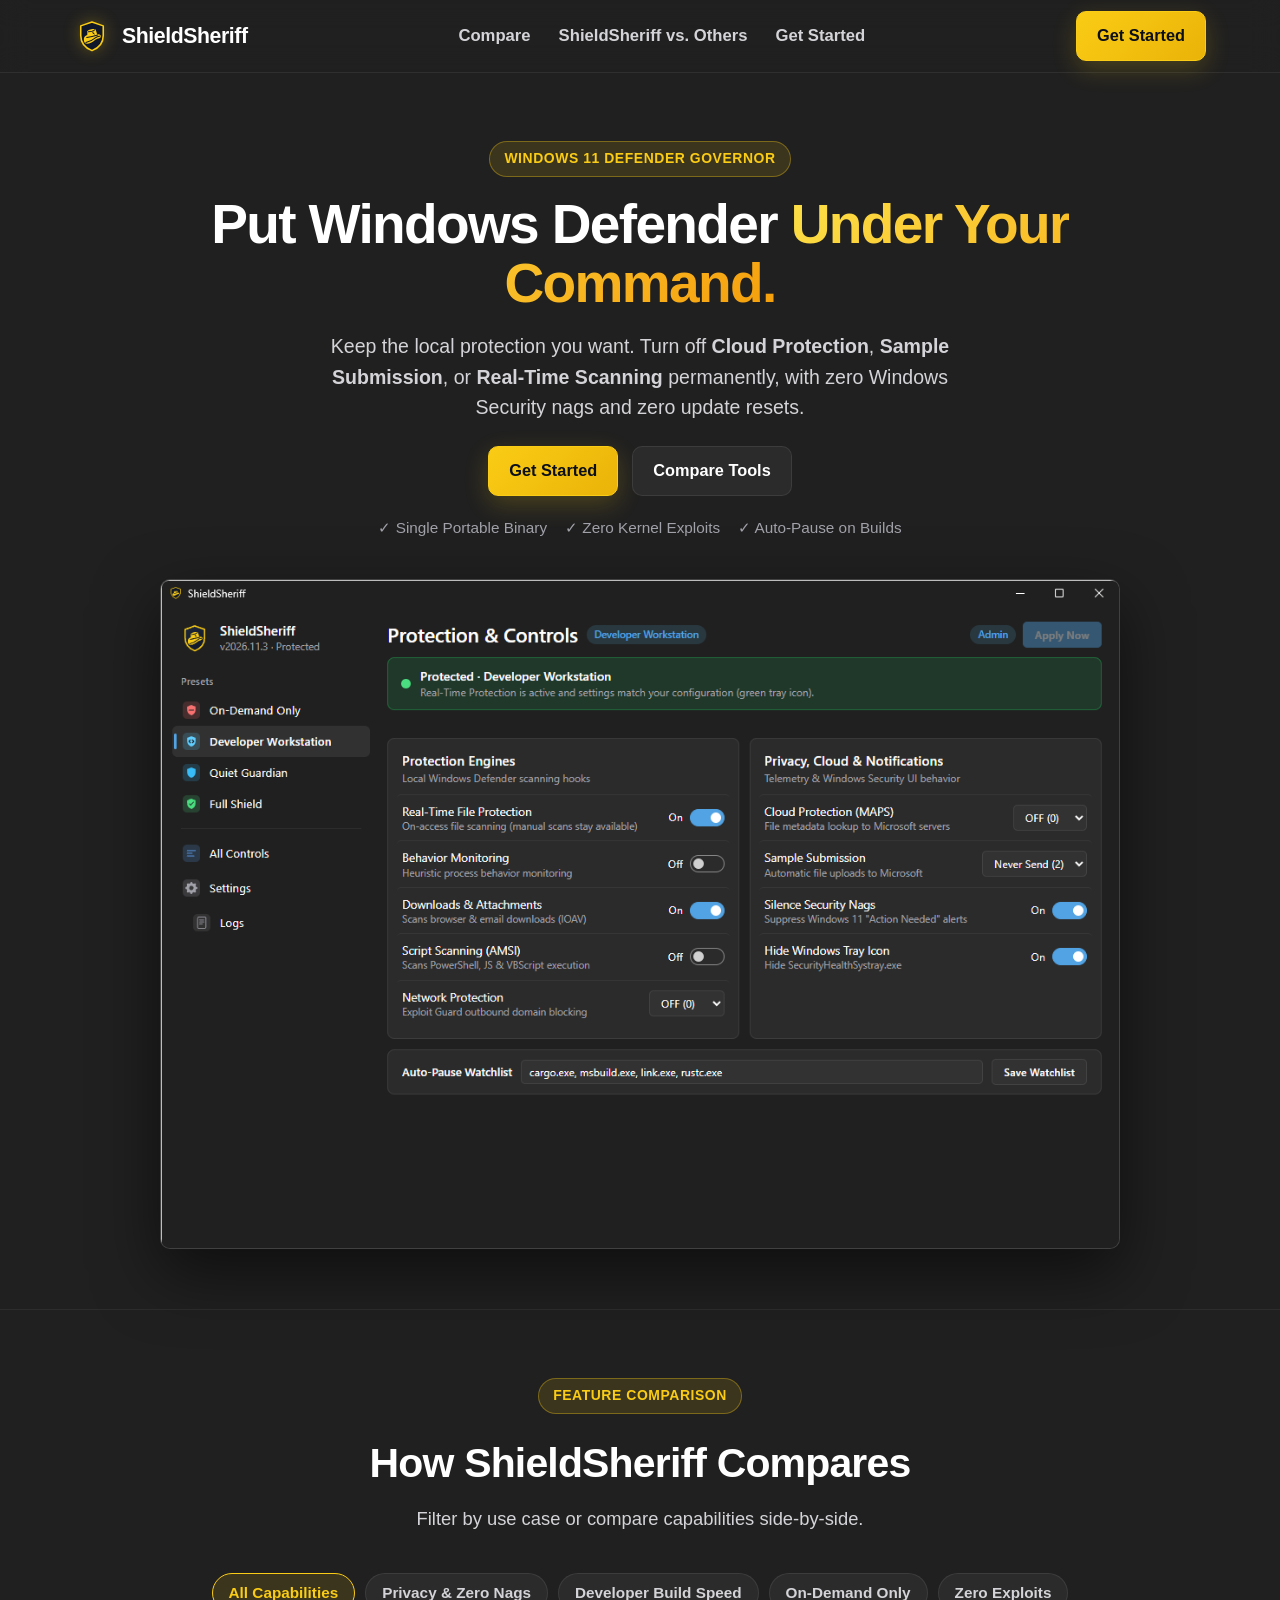
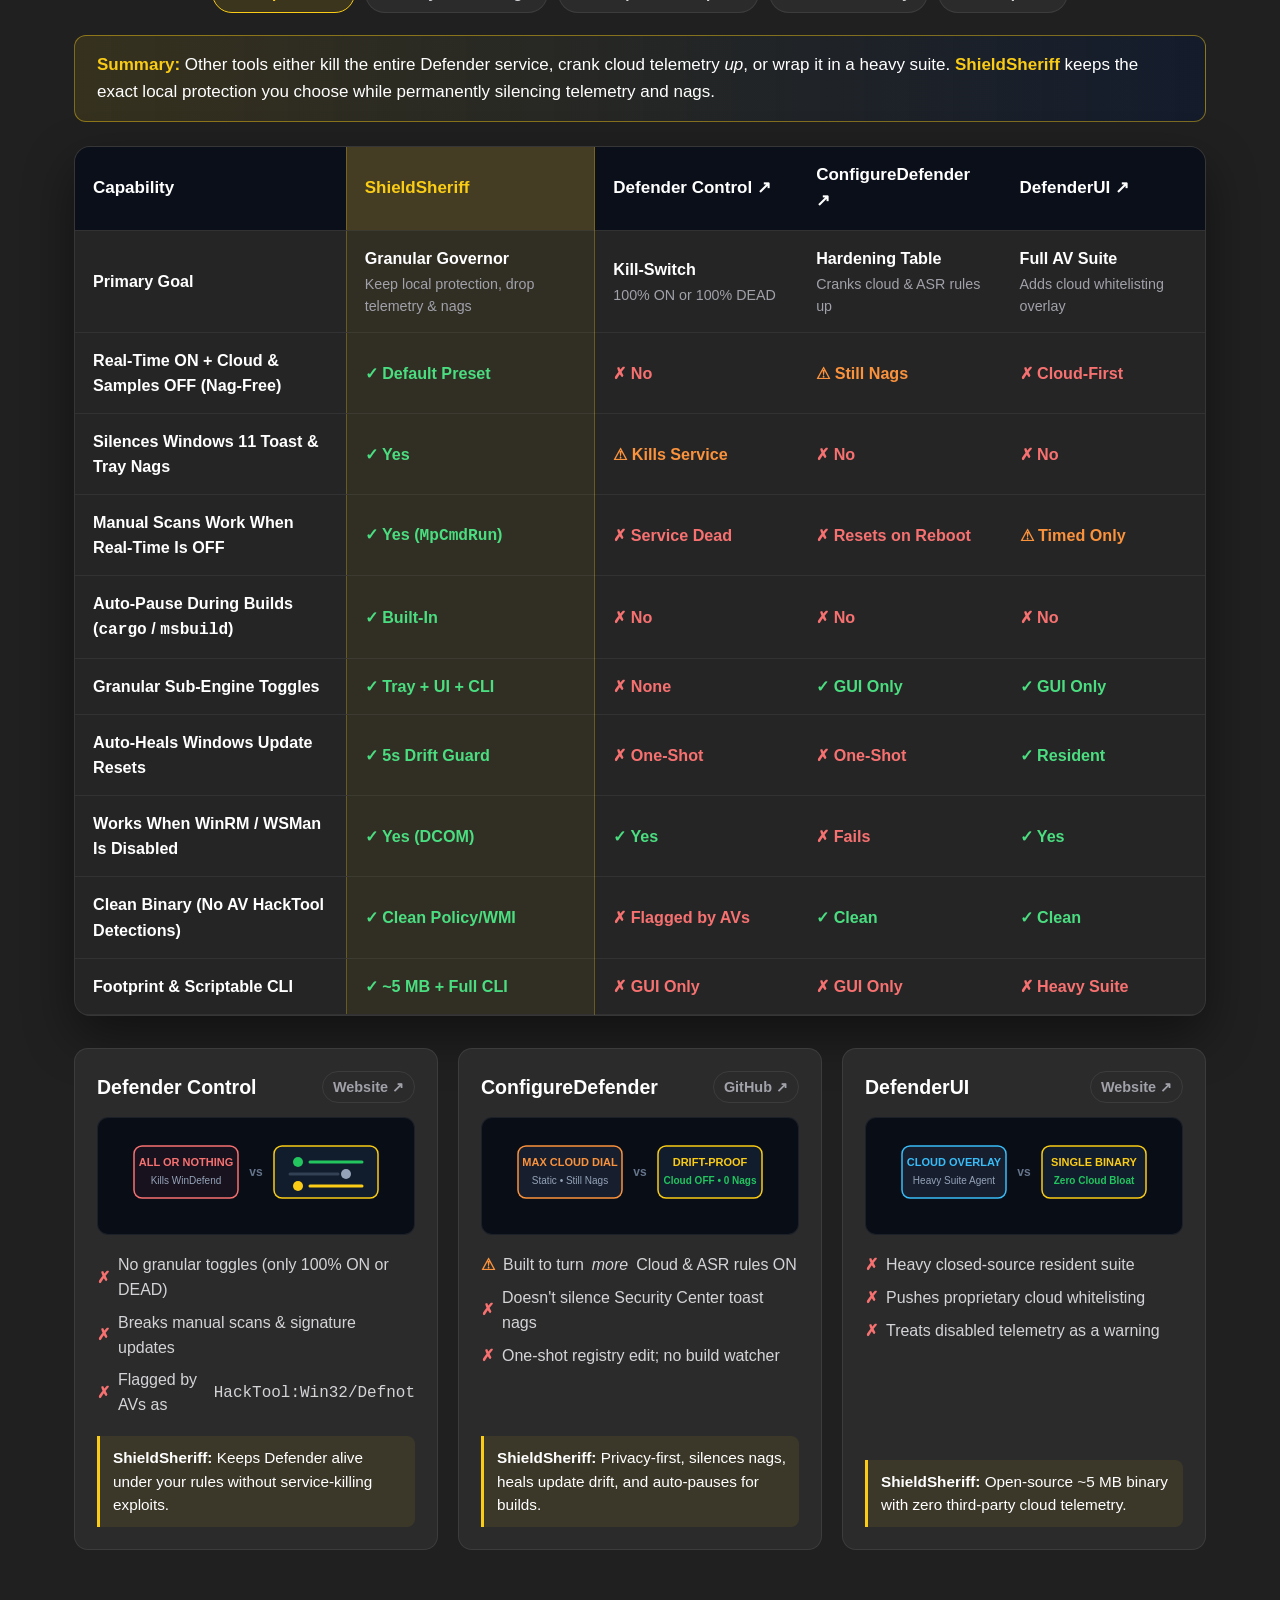
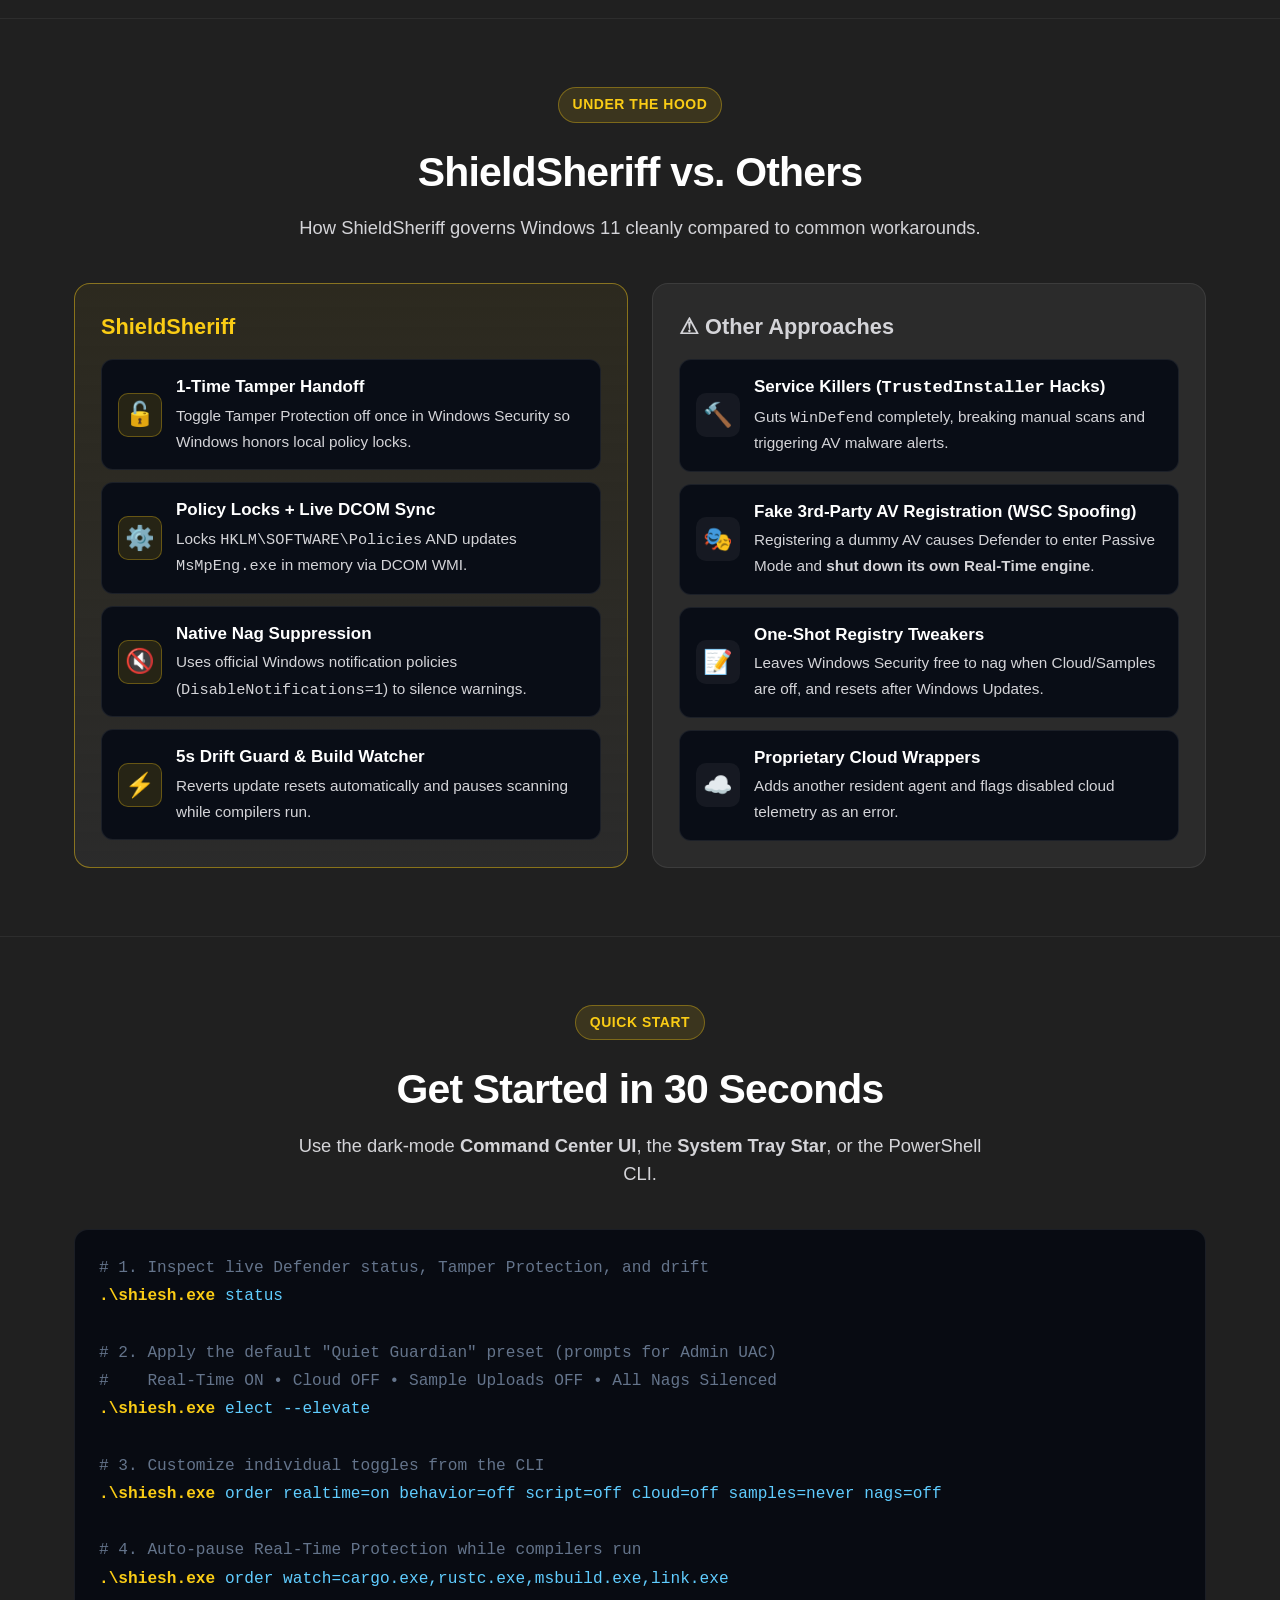
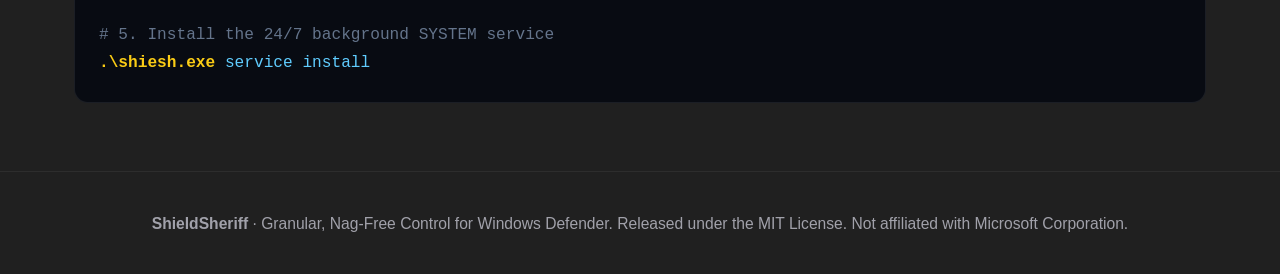
==== site/index.html @ d83dcae9 "docs(site): remove em-dashes, shorten title, and improve preview image scaling" ====
<!DOCTYPE html>
<html lang="en">
<head>
  <meta charset="UTF-8">
  <meta name="viewport" content="width=device-width, initial-scale=1.0">
  <title>ShieldSheriff - Windows Defender Control</title>
  <link rel="icon" type="image/svg+xml" href="logo.svg">
  <meta name="description" content="Put Windows 11 Defender under your command. Turn off Cloud-delivered protection, Automatic sample submission, or Real-Time scanning permanently without Windows Security nagging.">
  <meta name="keywords" content="ShieldSheriff, stop Windows Defender notifications, disable cloud delivered protection nag, disable automatic sample submission Windows 11, Defender Control alternative, ConfigureDefender, DefenderUI">
  <link rel="stylesheet" href="styles.css">
  <script type="application/ld+json">
  {
    "@context": "https://schema.org",
    "@type": "SoftwareApplication",
    "name": "ShieldSheriff",
    "operatingSystem": "Windows 10, Windows 11",
    "applicationCategory": "SecurityApplication",
    "description": "User-elected governor for Windows Defender that locks granular engine settings, disables Cloud and Sample Submission telemetry permanently, pauses scanning during compiler builds, and silences Windows Security nags.",
    "offers": {
      "@type": "Offer",
      "price": "0",
      "priceCurrency": "USD"
    }
  }
  </script>
</head>
<body>

  <!-- Navigation -->
  <nav class="navbar">
    <div class="container navbar-inner">
      <a href="#" class="nav-brand">
        <svg viewBox="0 0 64 64" fill="none" xmlns="http://www.w3.org/2000/svg" aria-label="ShieldSheriff Logo">
          <path d="M12 14 L32 7 L52 14 V31 C52 45 42 54 32 58 C22 54 12 45 12 31 Z" fill="#0F172A" stroke="#FACC15" stroke-width="2.8" stroke-linejoin="round"/>
          <g transform="rotate(-7 32 33)">
            <path d="M17 37 C17 31 22 28.5 27 29.5 L41.5 30.5 C46 30 48.5 32.5 47.5 35.5 C46.5 38 40.5 37 35.5 40.5 C30.5 44 22.5 46.5 18.5 43.5 C16.8 42 16.8 39.5 17 37 Z" fill="#FACC15"/>
            <path d="M23.5 33 L25 22.5 C26 19.5 38 18.5 40 21.5 L42 32.5 Z" fill="#FACC15"/>
            <path d="M22.5 33.5 Q32 33 42.5 31.5" stroke="#0F172A" stroke-width="1.9" stroke-linecap="round"/>
            <path d="M20 42.2 Q29 41.2 37 36.2 Q42 33.4 46 34.2" stroke="#0F172A" stroke-width="1.7" stroke-linecap="round"/>
            <path d="M26.5 23.8 Q32 24.8 38.5 21.8" stroke="#0F172A" stroke-width="1.7" stroke-linecap="round"/>
            <path d="M34.5 24.8 Q32.5 27.6 36.5 29" stroke="#0F172A" stroke-width="1.6" stroke-linecap="round"/>
          </g>
        </svg>
        ShieldSheriff
      </a>
      <div class="nav-links">
        <a href="#comparison">Compare</a>
        <a href="#architecture">ShieldSheriff vs. Others</a>
        <a href="#cli">Get Started</a>
      </div>
      <a href="#cli" class="btn btn-primary">Get Started</a>
    </div>
  </nav>

  <!-- Hero Section -->
  <header class="hero">
    <div class="container hero-grid">
      <div>
        <div class="eyebrow">Windows 11 Defender Governor</div>
        <h1>Put Windows Defender <span>Under Your Command.</span></h1>
        <p class="hero-lead">
          Keep the local protection you want. Turn off <strong>Cloud Protection</strong>, <strong>Sample Submission</strong>, or <strong>Real-Time Scanning</strong> permanently, with zero Windows Security nags and zero update resets.
        </p>
        <div class="hero-cta">
          <a href="#cli" class="btn btn-primary">Get Started</a>
          <a href="#comparison" class="btn">Compare Tools</a>
        </div>
        <div class="hero-badges">
          <span>&#10003; Single Portable Binary</span>
          <span>&#10003; Zero Kernel Exploits</span>
          <span>&#10003; Auto-Pause on Builds</span>
        </div>
      </div>

      <!-- Native App Screenshot -->
      <div class="hero-screenshot-wrap">
        <img src="preview.png" width="1105" height="770" alt="ShieldSheriff Windows 11 UI showing Protection &amp; Controls" class="hero-screenshot">
      </div>
    </div>
  </header>

  <!-- Comparison Section -->
  <section id="comparison">
    <div class="container">
      <div class="section-header">
        <div class="eyebrow">Feature Comparison</div>
        <h2>How ShieldSheriff Compares</h2>
        <p>
          Filter by use case or compare capabilities side-by-side.
        </p>
      </div>

      <!-- Interactive Scenario Filter -->
      <div class="scenario-bar">
        <button class="scenario-btn active" data-scenario="all" onclick="selectScenario('all', this)">All Capabilities</button>
        <button class="scenario-btn" data-scenario="privacy" onclick="selectScenario('privacy', this)">Privacy &amp; Zero Nags</button>
        <button class="scenario-btn" data-scenario="dev" onclick="selectScenario('dev', this)">Developer Build Speed</button>
        <button class="scenario-btn" data-scenario="ondemand" onclick="selectScenario('ondemand', this)">On-Demand Only</button>
        <button class="scenario-btn" data-scenario="clean" onclick="selectScenario('clean', this)">Zero Exploits</button>
      </div>

      <div id="scenarioVerdict" class="scenario-verdict"></div>

      <!-- Comparison Table -->
      <div class="table-wrap">
        <table class="comp-table">
          <thead>
            <tr>
              <th style="width: 24%;">Capability</th>
              <th class="col-sheriff" style="width: 22%;">ShieldSheriff</th>
              <th style="width: 18%;">
                <a href="https://www.sordum.org/9480/defender-control-v2-1/" target="_blank" rel="noopener">Defender Control &#8599;</a>
              </th>
              <th style="width: 18%;">
                <a href="https://github.com/AndyFul/ConfigureDefender" target="_blank" rel="noopener">ConfigureDefender &#8599;</a>
              </th>
              <th style="width: 18%;">
                <a href="https://www.defenderui.com/" target="_blank" rel="noopener">DefenderUI &#8599;</a>
              </th>
            </tr>
          </thead>
          <tbody>
            <tr id="row-philosophy">
              <td><strong>Primary Goal</strong></td>
              <td class="col-sheriff"><strong>Granular Governor</strong><small>Keep local protection, drop telemetry &amp; nags</small></td>
              <td><strong>Kill-Switch</strong><small>100% ON or 100% DEAD</small></td>
              <td><strong>Hardening Table</strong><small>Cranks cloud &amp; ASR rules up</small></td>
              <td><strong>Full AV Suite</strong><small>Adds cloud whitelisting overlay</small></td>
            </tr>
            <tr id="row-cloud-off">
              <td><strong>Real-Time ON + Cloud &amp; Samples OFF (Nag-Free)</strong></td>
              <td class="col-sheriff"><span class="badge-yes">&#10003; Default Preset</span></td>
              <td><span class="badge-no">&#10007; No</span></td>
              <td><span class="badge-warn">&#9888; Still Nags</span></td>
              <td><span class="badge-no">&#10007; Cloud-First</span></td>
            </tr>
            <tr id="row-nags">
              <td><strong>Silences Windows 11 Toast &amp; Tray Nags</strong></td>
              <td class="col-sheriff"><span class="badge-yes">&#10003; Yes</span></td>
              <td><span class="badge-warn">&#9888; Kills Service</span></td>
              <td><span class="badge-no">&#10007; No</span></td>
              <td><span class="badge-no">&#10007; No</span></td>
            </tr>
            <tr id="row-ondemand">
              <td><strong>Manual Scans Work When Real-Time Is OFF</strong></td>
              <td class="col-sheriff"><span class="badge-yes">&#10003; Yes (<code>MpCmdRun</code>)</span></td>
              <td><span class="badge-no">&#10007; Service Dead</span></td>
              <td><span class="badge-no">&#10007; Resets on Reboot</span></td>
              <td><span class="badge-warn">&#9888; Timed Only</span></td>
            </tr>
            <tr id="row-process-watch">
              <td><strong>Auto-Pause During Builds (<code>cargo</code> / <code>msbuild</code>)</strong></td>
              <td class="col-sheriff"><span class="badge-yes">&#10003; Built-In</span></td>
              <td><span class="badge-no">&#10007; No</span></td>
              <td><span class="badge-no">&#10007; No</span></td>
              <td><span class="badge-no">&#10007; No</span></td>
            </tr>
            <tr id="row-subengines">
              <td><strong>Granular Sub-Engine Toggles</strong></td>
              <td class="col-sheriff"><span class="badge-yes">&#10003; Tray + UI + CLI</span></td>
              <td><span class="badge-no">&#10007; None</span></td>
              <td><span class="badge-yes">&#10003; GUI Only</span></td>
              <td><span class="badge-yes">&#10003; GUI Only</span></td>
            </tr>
            <tr id="row-drift">
              <td><strong>Auto-Heals Windows Update Resets</strong></td>
              <td class="col-sheriff"><span class="badge-yes">&#10003; 5s Drift Guard</span></td>
              <td><span class="badge-no">&#10007; One-Shot</span></td>
              <td><span class="badge-no">&#10007; One-Shot</span></td>
              <td><span class="badge-yes">&#10003; Resident</span></td>
            </tr>
            <tr id="row-wsman">
              <td><strong>Works When WinRM / WSMan Is Disabled</strong></td>
              <td class="col-sheriff"><span class="badge-yes">&#10003; Yes (DCOM)</span></td>
              <td><span class="badge-yes">&#10003; Yes</span></td>
              <td><span class="badge-no">&#10007; Fails</span></td>
              <td><span class="badge-yes">&#10003; Yes</span></td>
            </tr>
            <tr id="row-av-clean">
              <td><strong>Clean Binary (No AV HackTool Detections)</strong></td>
              <td class="col-sheriff"><span class="badge-yes">&#10003; Clean Policy/WMI</span></td>
              <td><span class="badge-no">&#10007; Flagged by AVs</span></td>
              <td><span class="badge-yes">&#10003; Clean</span></td>
              <td><span class="badge-yes">&#10003; Clean</span></td>
            </tr>
            <tr id="row-footprint">
              <td><strong>Footprint &amp; Scriptable CLI</strong></td>
              <td class="col-sheriff"><span class="badge-yes">&#10003; ~5 MB + Full CLI</span></td>
              <td><span class="badge-no">&#10007; GUI Only</span></td>
              <td><span class="badge-no">&#10007; GUI Only</span></td>
              <td><span class="badge-no">&#10007; Heavy Suite</span></td>
            </tr>
          </tbody>
        </table>
      </div>

      <!-- Visual 3-Card Competitor Breakdown -->
      <div class="competitor-cards">
        <!-- Card 1: Defender Control -->
        <div class="comp-card">
          <div>
            <div class="comp-card-header">
              <h3>Defender Control</h3>
              <a href="https://www.sordum.org/9480/defender-control-v2-1/" target="_blank" rel="noopener">Website &#8599;</a>
            </div>
            <div class="comp-graphic">
              <!-- Visual: Binary Sledgehammer Switch vs Granular Sliders -->
              <svg viewBox="0 0 260 76" fill="none" xmlns="http://www.w3.org/2000/svg">
                <rect x="8" y="12" width="104" height="52" rx="8" fill="#18121E" stroke="#F87171" stroke-width="1.5"/>
                <text x="60" y="32" fill="#F87171" font-size="11" font-weight="700" text-anchor="middle">ALL OR NOTHING</text>
                <text x="60" y="50" fill="#94A3B8" font-size="10" text-anchor="middle">Kills WinDefend</text>
                <text x="130" y="42" fill="#64748B" font-size="12" font-weight="700" text-anchor="middle">vs</text>
                <rect x="148" y="12" width="104" height="52" rx="8" fill="#111C2D" stroke="#FACC15" stroke-width="1.5"/>
                <circle cx="172" cy="28" r="5" fill="#22C55E"/><line x1="184" y1="28" x2="236" y2="28" stroke="#22C55E" stroke-width="3" stroke-linecap="round"/>
                <circle cx="220" cy="40" r="5" fill="#94A3B8"/><line x1="164" y1="40" x2="212" y2="40" stroke="#334155" stroke-width="3" stroke-linecap="round"/>
                <circle cx="172" cy="52" r="5" fill="#FACC15"/><line x1="184" y1="52" x2="236" y2="52" stroke="#FACC15" stroke-width="3" stroke-linecap="round"/>
              </svg>
            </div>
            <ul class="comp-bullets">
              <li><span class="badge-no">&#10007;</span> No granular toggles (only 100% ON or DEAD)</li>
              <li><span class="badge-no">&#10007;</span> Breaks manual scans &amp; signature updates</li>
              <li><span class="badge-no">&#10007;</span> Flagged by AVs as <code>HackTool:Win32/Defnot</code></li>
            </ul>
          </div>
          <div class="diff-box">
            <strong>ShieldSheriff:</strong> Keeps Defender alive under your rules without service-killing exploits.
          </div>
        </div>

        <!-- Card 2: ConfigureDefender -->
        <div class="comp-card">
          <div>
            <div class="comp-card-header">
              <h3>ConfigureDefender</h3>
              <a href="https://github.com/AndyFul/ConfigureDefender" target="_blank" rel="noopener">GitHub &#8599;</a>
            </div>
            <div class="comp-graphic">
              <!-- Visual: Max Cloud Dial + Nag Bell vs Locked Quiet Shield -->
              <svg viewBox="0 0 260 76" fill="none" xmlns="http://www.w3.org/2000/svg">
                <rect x="8" y="12" width="104" height="52" rx="8" fill="#171E2E" stroke="#FB923C" stroke-width="1.5"/>
                <text x="60" y="32" fill="#FB923C" font-size="11" font-weight="700" text-anchor="middle">MAX CLOUD DIAL</text>
                <text x="60" y="50" fill="#94A3B8" font-size="10" text-anchor="middle">Static &bull; Still Nags</text>
                <text x="130" y="42" fill="#64748B" font-size="12" font-weight="700" text-anchor="middle">vs</text>
                <rect x="148" y="12" width="104" height="52" rx="8" fill="#111C2D" stroke="#FACC15" stroke-width="1.5"/>
                <text x="200" y="32" fill="#FACC15" font-size="11" font-weight="700" text-anchor="middle">DRIFT-PROOF</text>
                <text x="200" y="50" fill="#22C55E" font-size="10" font-weight="600" text-anchor="middle">Cloud OFF &bull; 0 Nags</text>
              </svg>
            </div>
            <ul class="comp-bullets">
              <li><span class="badge-warn">&#9888;</span> Built to turn <em>more</em> Cloud &amp; ASR rules ON</li>
              <li><span class="badge-no">&#10007;</span> Doesn't silence Security Center toast nags</li>
              <li><span class="badge-no">&#10007;</span> One-shot registry edit; no build watcher</li>
            </ul>
          </div>
          <div class="diff-box">
            <strong>ShieldSheriff:</strong> Privacy-first, silences nags, heals update drift, and auto-pauses for builds.
          </div>
        </div>

        <!-- Card 3: DefenderUI -->
        <div class="comp-card">
          <div>
            <div class="comp-card-header">
              <h3>DefenderUI</h3>
              <a href="https://www.defenderui.com/" target="_blank" rel="noopener">Website &#8599;</a>
            </div>
            <div class="comp-graphic">
              <!-- Visual: Heavy Cloud Stack vs Featherweight Single Binary -->
              <svg viewBox="0 0 260 76" fill="none" xmlns="http://www.w3.org/2000/svg">
                <rect x="8" y="12" width="104" height="52" rx="8" fill="#171E2E" stroke="#38BDF8" stroke-width="1.5"/>
                <text x="60" y="32" fill="#38BDF8" font-size="11" font-weight="700" text-anchor="middle">CLOUD OVERLAY</text>
                <text x="60" y="50" fill="#94A3B8" font-size="10" text-anchor="middle">Heavy Suite Agent</text>
                <text x="130" y="42" fill="#64748B" font-size="12" font-weight="700" text-anchor="middle">vs</text>
                <rect x="148" y="12" width="104" height="52" rx="8" fill="#111C2D" stroke="#FACC15" stroke-width="1.5"/>
                <text x="200" y="32" fill="#FACC15" font-size="11" font-weight="700" text-anchor="middle">SINGLE BINARY</text>
                <text x="200" y="50" fill="#22C55E" font-size="10" font-weight="600" text-anchor="middle">Zero Cloud Bloat</text>
              </svg>
            </div>
            <ul class="comp-bullets">
              <li><span class="badge-no">&#10007;</span> Heavy closed-source resident suite</li>
              <li><span class="badge-no">&#10007;</span> Pushes proprietary cloud whitelisting</li>
              <li><span class="badge-no">&#10007;</span> Treats disabled telemetry as a warning</li>
            </ul>
          </div>
          <div class="diff-box">
            <strong>ShieldSheriff:</strong> Open-source ~5 MB binary with zero third-party cloud telemetry.
          </div>
        </div>
      </div>
    </div>
  </section>

  <!-- ShieldSheriff vs. Others (Visual Architecture Section) -->
  <section id="architecture">
    <div class="container">
      <div class="section-header">
        <div class="eyebrow">Under the Hood</div>
        <h2>ShieldSheriff vs. Others</h2>
        <p>
          How ShieldSheriff governs Windows 11 cleanly compared to common workarounds.
        </p>
      </div>

      <div class="arch-grid">
        <!-- Left: ShieldSheriff -->
        <div class="arch-panel good">
          <h3 style="color: var(--gold);">ShieldSheriff</h3>
          <div class="visual-steps">
            <div class="v-step">
              <div class="v-icon">&#128275;</div>
              <div class="v-text">
                <strong>1-Time Tamper Handoff</strong>
                <span>Toggle Tamper Protection off once in Windows Security so Windows honors local policy locks.</span>
              </div>
            </div>
            <div class="v-step">
              <div class="v-icon">&#9881;&#65039;</div>
              <div class="v-text">
                <strong>Policy Locks + Live DCOM Sync</strong>
                <span>Locks <code>HKLM\SOFTWARE\Policies</code> AND updates <code>MsMpEng.exe</code> in memory via DCOM WMI.</span>
              </div>
            </div>
            <div class="v-step">
              <div class="v-icon">&#128263;</div>
              <div class="v-text">
                <strong>Native Nag Suppression</strong>
                <span>Uses official Windows notification policies (<code>DisableNotifications=1</code>) to silence warnings.</span>
              </div>
            </div>
            <div class="v-step">
              <div class="v-icon">&#9889;</div>
              <div class="v-text">
                <strong>5s Drift Guard &amp; Build Watcher</strong>
                <span>Reverts update resets automatically and pauses scanning while compilers run.</span>
              </div>
            </div>
          </div>
        </div>

        <!-- Right: Other Approaches -->
        <div class="arch-panel">
          <h3 style="color: var(--text-secondary);">&#9888; Other Approaches</h3>
          <div class="visual-steps">
            <div class="v-step">
              <div class="v-icon">&#128296;</div>
              <div class="v-text">
                <strong>Service Killers (<code>TrustedInstaller</code> Hacks)</strong>
                <span>Guts <code>WinDefend</code> completely, breaking manual scans and triggering AV malware alerts.</span>
              </div>
            </div>
            <div class="v-step">
              <div class="v-icon">&#127917;</div>
              <div class="v-text">
                <strong>Fake 3rd-Party AV Registration (WSC Spoofing)</strong>
                <span>Registering a dummy AV causes Defender to enter Passive Mode and <strong>shut down its own Real-Time engine</strong>.</span>
              </div>
            </div>
            <div class="v-step">
              <div class="v-icon">&#128221;</div>
              <div class="v-text">
                <strong>One-Shot Registry Tweakers</strong>
                <span>Leaves Windows Security free to nag when Cloud/Samples are off, and resets after Windows Updates.</span>
              </div>
            </div>
            <div class="v-step">
              <div class="v-icon">&#9729;&#65039;</div>
              <div class="v-text">
                <strong>Proprietary Cloud Wrappers</strong>
                <span>Adds another resident agent and flags disabled cloud telemetry as an error.</span>
              </div>
            </div>
          </div>
        </div>
      </div>
    </div>
  </section>

  <!-- Get Started / CLI Section -->
  <section id="cli">
    <div class="container">
      <div class="section-header">
        <div class="eyebrow">Quick Start</div>
        <h2>Get Started in 30 Seconds</h2>
        <p>
          Use the dark-mode <strong>Command Center UI</strong>, the <strong>System Tray Star</strong>, or the PowerShell CLI.
        </p>
      </div>

      <div class="cli-box">
<pre><span class="cli-comment"># 1. Inspect live Defender status, Tamper Protection, and drift</span>
<span class="cli-cmd">.\shiesh.exe</span> <span class="cli-arg">status</span>

<span class="cli-comment"># 2. Apply the default "Quiet Guardian" preset (prompts for Admin UAC)</span>
<span class="cli-comment">#    Real-Time ON &bull; Cloud OFF &bull; Sample Uploads OFF &bull; All Nags Silenced</span>
<span class="cli-cmd">.\shiesh.exe</span> <span class="cli-arg">elect --elevate</span>

<span class="cli-comment"># 3. Customize individual toggles from the CLI</span>
<span class="cli-cmd">.\shiesh.exe</span> <span class="cli-arg">order realtime=on behavior=off script=off cloud=off samples=never nags=off</span>

<span class="cli-comment"># 4. Auto-pause Real-Time Protection while compilers run</span>
<span class="cli-cmd">.\shiesh.exe</span> <span class="cli-arg">order watch=cargo.exe,rustc.exe,msbuild.exe,link.exe</span>

<span class="cli-comment"># 5. Install the 24/7 background SYSTEM service</span>
<span class="cli-cmd">.\shiesh.exe</span> <span class="cli-arg">service install</span></pre>
      </div>
    </div>
  </section>

  <footer>
    <div class="container">
      <p><strong>ShieldSheriff</strong> · Granular, Nag-Free Control for Windows Defender. Released under the MIT License. Not affiliated with Microsoft Corporation.</p>
    </div>
  </footer>

  <script src="app.js"></script>
</body>
</html>
---- site/styles.css ----
:root {
  --bg-deep: #202020;
  --bg-surface: #252525;
  --bg-card: #2b2b2b;
  --bg-card-hover: #323232;
  --border: rgba(255, 255, 255, 0.08);
  --border-gold: rgba(250, 204, 21, 0.45);
  --gold: #facc15;
  --gold-bright: #fde047;
  --gold-dim: rgba(250, 204, 21, 0.12);
  --cyan: #60cdff;
  --cyan-dim: rgba(96, 205, 255, 0.14);
  --green: #4ade80;
  --green-dim: rgba(34, 197, 94, 0.15);
  --amber: #fb923c;
  --amber-dim: rgba(251, 146, 60, 0.15);
  --red: #f87171;
  --red-dim: rgba(248, 113, 113, 0.15);
  --text: #ffffff;
  --text-secondary: #d4d4d8;
  --text-muted: #a1a1aa;
  --radius: 10px;
}

* {
  box-sizing: border-box;
  margin: 0;
  padding: 0;
}

html {
  scroll-behavior: smooth;
  font-size: 17px;
}

body {
  font-family: "Segoe UI Variable Text", "Segoe UI", -apple-system, BlinkMacSystemFont, Inter, sans-serif;
  background-color: var(--bg-deep);
  color: var(--text);
  line-height: 1.55;
  -webkit-font-smoothing: antialiased;
}

a {
  color: var(--gold);
  text-decoration: none;
}

a:hover {
  text-decoration: underline;
}

code, pre {
  font-family: "Cascadia Code", "JetBrains Mono", Consolas, monospace;
}

.container {
  max-width: 1180px;
  margin: 0 auto;
  padding: 0 24px;
}

/* Navbar */
.navbar {
  position: sticky;
  top: 0;
  z-index: 100;
  background: rgba(32, 32, 32, 0.88);
  backdrop-filter: blur(14px);
  border-bottom: 1px solid rgba(255, 255, 255, 0.07);
}

.hero-screenshot-wrap {
  max-width: 960px;
  width: 100%;
  margin: 12px auto 0;
  border-radius: 10px;
  border: 1px solid rgba(255, 255, 255, 0.1);
  background: var(--bg-card);
  box-shadow: 0 24px 64px rgba(0, 0, 0, 0.55);
  overflow: hidden;
}

.hero-screenshot {
  display: block;
  width: 100%;
  height: auto;
}

.navbar-inner {
  display: flex;
  align-items: center;
  justify-content: space-between;
  height: 72px;
}

.nav-brand {
  display: flex;
  align-items: center;
  gap: 12px;
  color: var(--text);
  font-weight: 800;
  font-size: 1.25rem;
  letter-spacing: -0.02em;
}

.nav-brand:hover {
  text-decoration: none;
}

.nav-brand svg {
  width: 36px;
  height: 36px;
  filter: drop-shadow(0 0 8px rgba(250, 204, 21, 0.3));
}

.nav-links {
  display: flex;
  align-items: center;
  gap: 28px;
  font-size: 0.98rem;
  font-weight: 600;
}

.nav-links a {
  color: var(--text-secondary);
  transition: color 0.15s;
}

.nav-links a:hover {
  color: var(--gold);
  text-decoration: none;
}

.btn {
  display: inline-flex;
  align-items: center;
  gap: 8px;
  padding: 11px 20px;
  border-radius: 10px;
  font-weight: 700;
  font-size: 0.96rem;
  cursor: pointer;
  transition: all 0.18s ease;
  border: 1px solid var(--border);
  background: var(--bg-card);
  color: var(--text);
  text-decoration: none !important;
}

.btn:hover {
  border-color: var(--gold);
  transform: translateY(-1px);
}

.btn-primary {
  background: linear-gradient(135deg, #facc15 0%, #eab308 100%);
  color: #0b0f19;
  border-color: #facc15;
  box-shadow: 0 8px 24px rgba(250, 204, 21, 0.2);
}

.btn-primary:hover {
  filter: brightness(1.06);
  box-shadow: 0 10px 28px rgba(250, 204, 21, 0.32);
}

/* Hero Section */
.hero {
  padding: 68px 0 60px;
}

.hero-grid {
  display: flex;
  flex-direction: column;
  align-items: center;
  text-align: center;
  gap: 28px;
}

@media (max-width: 980px) {
  .nav-links {
    display: none;
  }
}

.eyebrow {
  display: inline-flex;
  align-items: center;
  gap: 8px;
  padding: 6px 14px;
  border-radius: 999px;
  background: var(--gold-dim);
  border: 1px solid rgba(250, 204, 21, 0.35);
  color: var(--gold);
  font-size: 0.82rem;
  font-weight: 700;
  letter-spacing: 0.04em;
  text-transform: uppercase;
  margin-bottom: 18px;
}

.hero h1 {
  font-size: clamp(2.4rem, 4.3vw, 3.5rem);
  font-weight: 850;
  line-height: 1.08;
  letter-spacing: -0.03em;
  margin-bottom: 18px;
}

.hero h1 span {
  background: linear-gradient(135deg, #fde047 0%, #f59e0b 100%);
  -webkit-background-clip: text;
  -webkit-text-fill-color: transparent;
}

.hero-lead {
  font-size: 1.15rem;
  color: var(--text-secondary);
  margin: 0 auto 24px;
  max-width: 680px;
}

.hero-cta {
  display: flex;
  flex-wrap: wrap;
  justify-content: center;
  gap: 14px;
  margin-bottom: 20px;
}

.hero-badges {
  display: flex;
  flex-wrap: wrap;
  justify-content: center;
  gap: 18px;
  font-size: 0.9rem;
  color: var(--text-muted);
  font-weight: 500;
}

.hero-badges span {
  display: inline-flex;
  align-items: center;
  gap: 6px;
}

/* Interactive Simulator Card */
.sim-window {
  background: var(--bg-surface);
  border: 1px solid var(--border);
  border-radius: 16px;
  box-shadow: 0 24px 60px rgba(0, 0, 0, 0.65), 0 0 0 1px rgba(250, 204, 21, 0.12);
  overflow: hidden;
}

.sim-titlebar {
  background: #090d16;
  padding: 13px 18px;
  border-bottom: 1px solid var(--border);
  display: flex;
  align-items: center;
  justify-content: space-between;
}

.sim-title-left {
  display: flex;
  align-items: center;
  gap: 10px;
  font-size: 0.92rem;
  font-weight: 700;
}

.sim-body {
  padding: 18px;
}

.sim-preset-tabs {
  display: grid;
  grid-template-columns: repeat(4, 1fr);
  gap: 8px;
  margin-bottom: 14px;
}
@media (max-width: 640px) {
  .sim-preset-tabs { grid-template-columns: repeat(2, 1fr); }
}

.sim-tab {
  background: var(--bg-card);
  border: 1px solid var(--border);
  color: var(--text-secondary);
  padding: 7px 8px 9px;
  border-radius: 10px;
  font-size: 0.78rem;
  font-weight: 700;
  cursor: pointer;
  text-align: left;
  transition: border-color 0.15s, background 0.15s;
  display: flex;
  flex-direction: column;
}

.sim-tab-art {
  width: 100%;
  aspect-ratio: 16 / 10;
  border-radius: 6px;
  overflow: hidden;
  background: radial-gradient(circle at 50% 42%, #152038 0%, #090d16 85%);
  margin-bottom: 6px;
}

.sim-tab-art svg {
  width: 100%;
  height: 100%;
  display: block;
}

.sim-tab:hover {
  border-color: rgba(56, 189, 248, 0.65);
}

.sim-tab.active {
  background: var(--gold-dim);
  border-color: var(--gold);
  color: var(--gold);
}

.sim-tab small {
  display: block;
  font-weight: 400;
  font-size: 0.69rem;
  line-height: 1.25;
  color: var(--text-muted);
  margin-top: 2px;
}

.sim-rows {
  background: #090d16;
  border: 1px solid var(--border);
  border-radius: 11px;
  padding: 6px 15px;
  margin-bottom: 14px;
}

.sim-row {
  display: flex;
  align-items: center;
  justify-content: space-between;
  padding: 9px 0;
  border-bottom: 1px solid rgba(255, 255, 255, 0.05);
  font-size: 0.9rem;
}

.sim-row:last-child {
  border-bottom: none;
}

.status-chip {
  font-size: 0.8rem;
  font-weight: 700;
  padding: 3px 10px;
  border-radius: 999px;
}

.chip-on {
  background: var(--green-dim);
  color: var(--green);
  border: 1px solid rgba(34, 197, 94, 0.35);
}

.chip-off {
  background: rgba(148, 163, 184, 0.12);
  color: var(--text-secondary);
  border: 1px solid rgba(148, 163, 184, 0.25);
}

.chip-gold {
  background: var(--gold-dim);
  color: var(--gold);
  border: 1px solid rgba(250, 204, 21, 0.35);
}

.chip-cyan {
  background: var(--cyan-dim);
  color: var(--cyan);
  border: 1px solid rgba(56, 189, 248, 0.35);
}

.sim-tray-preview {
  display: flex;
  align-items: center;
  justify-content: space-between;
  background: #0f172a;
  border: 1px solid var(--border);
  border-radius: 10px;
  padding: 10px 14px;
  font-size: 0.85rem;
}

/* Section Headers */
section {
  padding: 68px 0;
  border-top: 1px solid rgba(255, 255, 255, 0.06);
}

.section-header {
  text-align: center;
  max-width: 720px;
  margin: 0 auto 40px;
}

.section-header h2 {
  font-size: clamp(1.9rem, 3.2vw, 2.5rem);
  font-weight: 800;
  letter-spacing: -0.02em;
  margin-bottom: 10px;
}

.section-header p {
  color: var(--text-secondary);
  font-size: 1.08rem;
}

/* Comparison Section */
.scenario-bar {
  display: flex;
  flex-wrap: wrap;
  justify-content: center;
  gap: 10px;
  margin-bottom: 22px;
}

.scenario-btn {
  background: var(--bg-card);
  border: 1px solid var(--border);
  color: var(--text-secondary);
  padding: 10px 16px;
  border-radius: 999px;
  font-size: 0.9rem;
  font-weight: 600;
  cursor: pointer;
  transition: all 0.15s;
}

.scenario-btn:hover,
.scenario-btn.active {
  background: var(--gold-dim);
  border-color: var(--gold);
  color: var(--gold);
}

.scenario-verdict {
  background: linear-gradient(90deg, rgba(250, 204, 21, 0.10) 0%, rgba(19, 28, 46, 0.9) 100%);
  border: 1px solid var(--border-gold);
  border-radius: 12px;
  padding: 16px 22px;
  margin-bottom: 24px;
  font-size: 1rem;
}

.scenario-verdict strong {
  color: var(--gold);
}

.table-wrap {
  overflow-x: auto;
  border: 1px solid var(--border);
  border-radius: 16px;
  background: var(--bg-surface);
  box-shadow: 0 20px 50px rgba(0, 0, 0, 0.45);
}

.comp-table {
  width: 100%;
  border-collapse: collapse;
  text-align: left;
  min-width: 840px;
}

.comp-table th,
.comp-table td {
  padding: 15px 18px;
  border-bottom: 1px solid rgba(255, 255, 255, 0.06);
  font-size: 0.95rem;
  vertical-align: middle;
}

.comp-table td small {
  display: block;
  font-size: 0.84rem;
  color: var(--text-muted);
  margin-top: 2px;
}

.comp-table thead th {
  background: #0a0f1a;
  font-size: 1rem;
  font-weight: 800;
  color: var(--text);
}

.comp-table thead th a {
  color: var(--text);
  display: inline-flex;
  align-items: center;
  gap: 5px;
}

.comp-table thead th a:hover {
  color: var(--gold);
}

.comp-table th.col-sheriff,
.comp-table td.col-sheriff {
  background: rgba(250, 204, 21, 0.055);
  border-left: 1px solid rgba(250, 204, 21, 0.28);
  border-right: 1px solid rgba(250, 204, 21, 0.28);
}

.comp-table thead th.col-sheriff {
  background: rgba(250, 204, 21, 0.14);
  color: var(--gold);
}

.badge-yes {
  color: var(--green);
  font-weight: 700;
}

.badge-no {
  color: var(--red);
  font-weight: 600;
}

.badge-warn {
  color: var(--amber);
  font-weight: 600;
}

/* Visual 3-Card Competitor Breakdown */
.competitor-cards {
  display: grid;
  grid-template-columns: repeat(3, 1fr);
  gap: 20px;
  margin-top: 32px;
}

@media (max-width: 920px) {
  .competitor-cards {
    grid-template-columns: 1fr;
  }
}

.comp-card {
  background: var(--bg-card);
  border: 1px solid var(--border);
  border-radius: 14px;
  padding: 22px;
  display: flex;
  flex-direction: column;
  justify-content: space-between;
}

.comp-card-header {
  display: flex;
  align-items: center;
  justify-content: space-between;
  margin-bottom: 14px;
}

.comp-card-header h3 {
  font-size: 1.15rem;
}

.comp-card-header a {
  font-size: 0.85rem;
  font-weight: 600;
  color: var(--text-muted);
  border: 1px solid var(--border);
  padding: 4px 10px;
  border-radius: 999px;
}

.comp-card-header a:hover {
  color: var(--gold);
  border-color: var(--gold);
  text-decoration: none;
}

.comp-graphic {
  background: #090d16;
  border: 1px solid var(--border);
  border-radius: 11px;
  padding: 16px;
  margin-bottom: 14px;
  text-align: center;
}

.comp-graphic svg {
  width: 100%;
  max-width: 260px;
  height: 76px;
}

.comp-bullets {
  list-style: none;
  margin-bottom: 14px;
  font-size: 0.94rem;
  color: var(--text-secondary);
}

.comp-bullets li {
  padding: 4px 0;
  display: flex;
  align-items: center;
  gap: 8px;
}

.comp-card .diff-box {
  background: rgba(250, 204, 21, 0.08);
  border-left: 3px solid var(--gold);
  padding: 10px 13px;
  border-radius: 0 8px 8px 0;
  font-size: 0.9rem;
  color: var(--text);
}

/* ShieldSheriff vs. Others Architecture Section */
.arch-grid {
  display: grid;
  grid-template-columns: 1fr 1fr;
  gap: 24px;
}

@media (max-width: 860px) {
  .arch-grid {
    grid-template-columns: 1fr;
  }
}

.arch-panel {
  background: var(--bg-card);
  border: 1px solid var(--border);
  border-radius: 16px;
  padding: 26px;
}

.arch-panel.good {
  border-color: var(--border-gold);
  background: linear-gradient(180deg, rgba(250, 204, 21, 0.06) 0%, var(--bg-card) 100%);
}

.arch-panel h3 {
  font-size: 1.28rem;
  margin-bottom: 16px;
  display: flex;
  align-items: center;
  gap: 10px;
}

.visual-steps {
  display: grid;
  gap: 12px;
}

.v-step {
  display: flex;
  align-items: center;
  gap: 14px;
  background: #090d16;
  border: 1px solid var(--border);
  border-radius: 12px;
  padding: 14px 16px;
}

.v-icon {
  width: 44px;
  height: 44px;
  border-radius: 10px;
  background: rgba(255, 255, 255, 0.05);
  display: flex;
  align-items: center;
  justify-content: center;
  font-size: 1.4rem;
  flex-shrink: 0;
}

.good .v-icon {
  background: var(--gold-dim);
  border: 1px solid rgba(250, 204, 21, 0.3);
}

.v-text > strong {
  display: block;
  font-size: 1rem;
  color: var(--text);
  margin-bottom: 2px;
}

.v-text span {
  font-size: 0.9rem;
  color: var(--text-secondary);
}

/* Code / CLI Section */
.cli-box {
  background: #080b12;
  border: 1px solid var(--border);
  border-radius: 14px;
  padding: 24px;
  overflow-x: auto;
  font-size: 0.95rem;
  line-height: 1.75;
}

.cli-comment { color: #64748b; }
.cli-cmd { color: var(--gold); font-weight: 700; }
.cli-arg { color: var(--cyan); }

/* Footer */
footer {
  padding: 40px 0;
  border-top: 1px solid rgba(255, 255, 255, 0.06);
  text-align: center;
  color: var(--text-muted);
  font-size: 0.92rem;
}
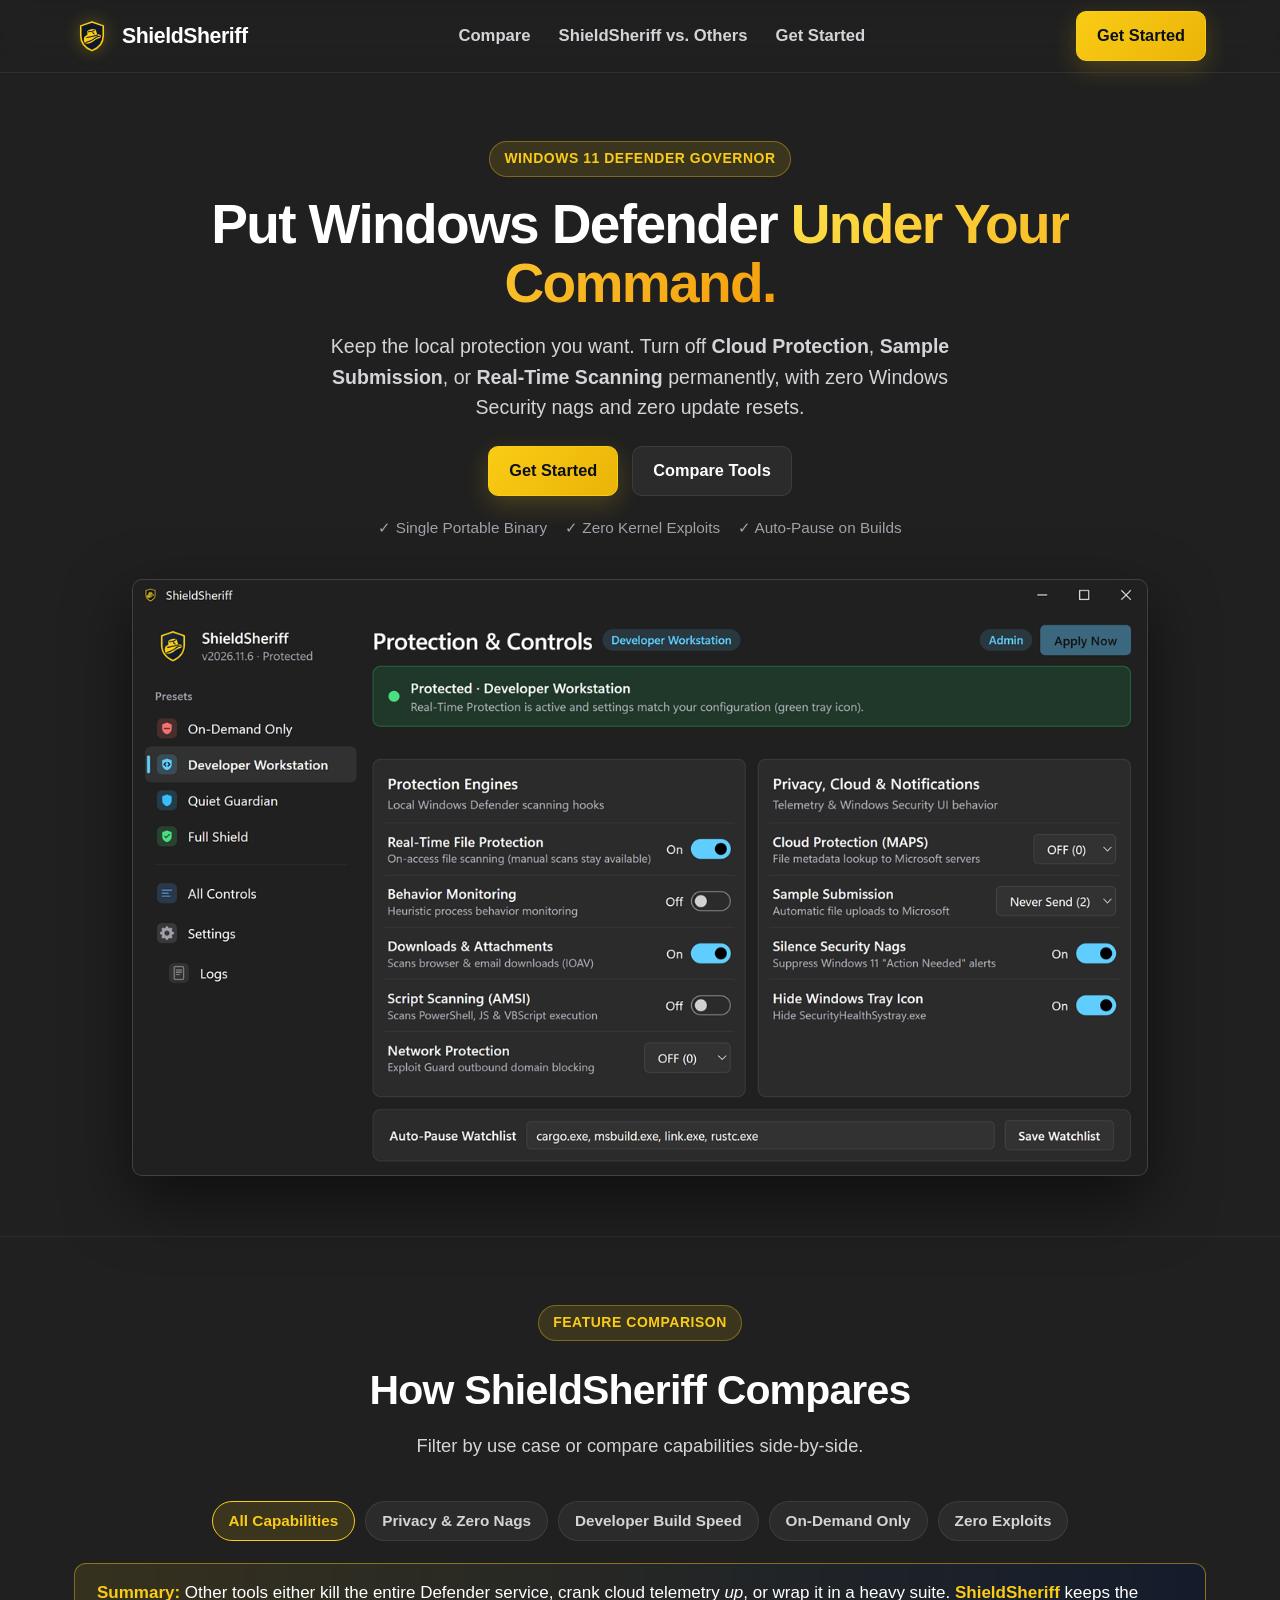
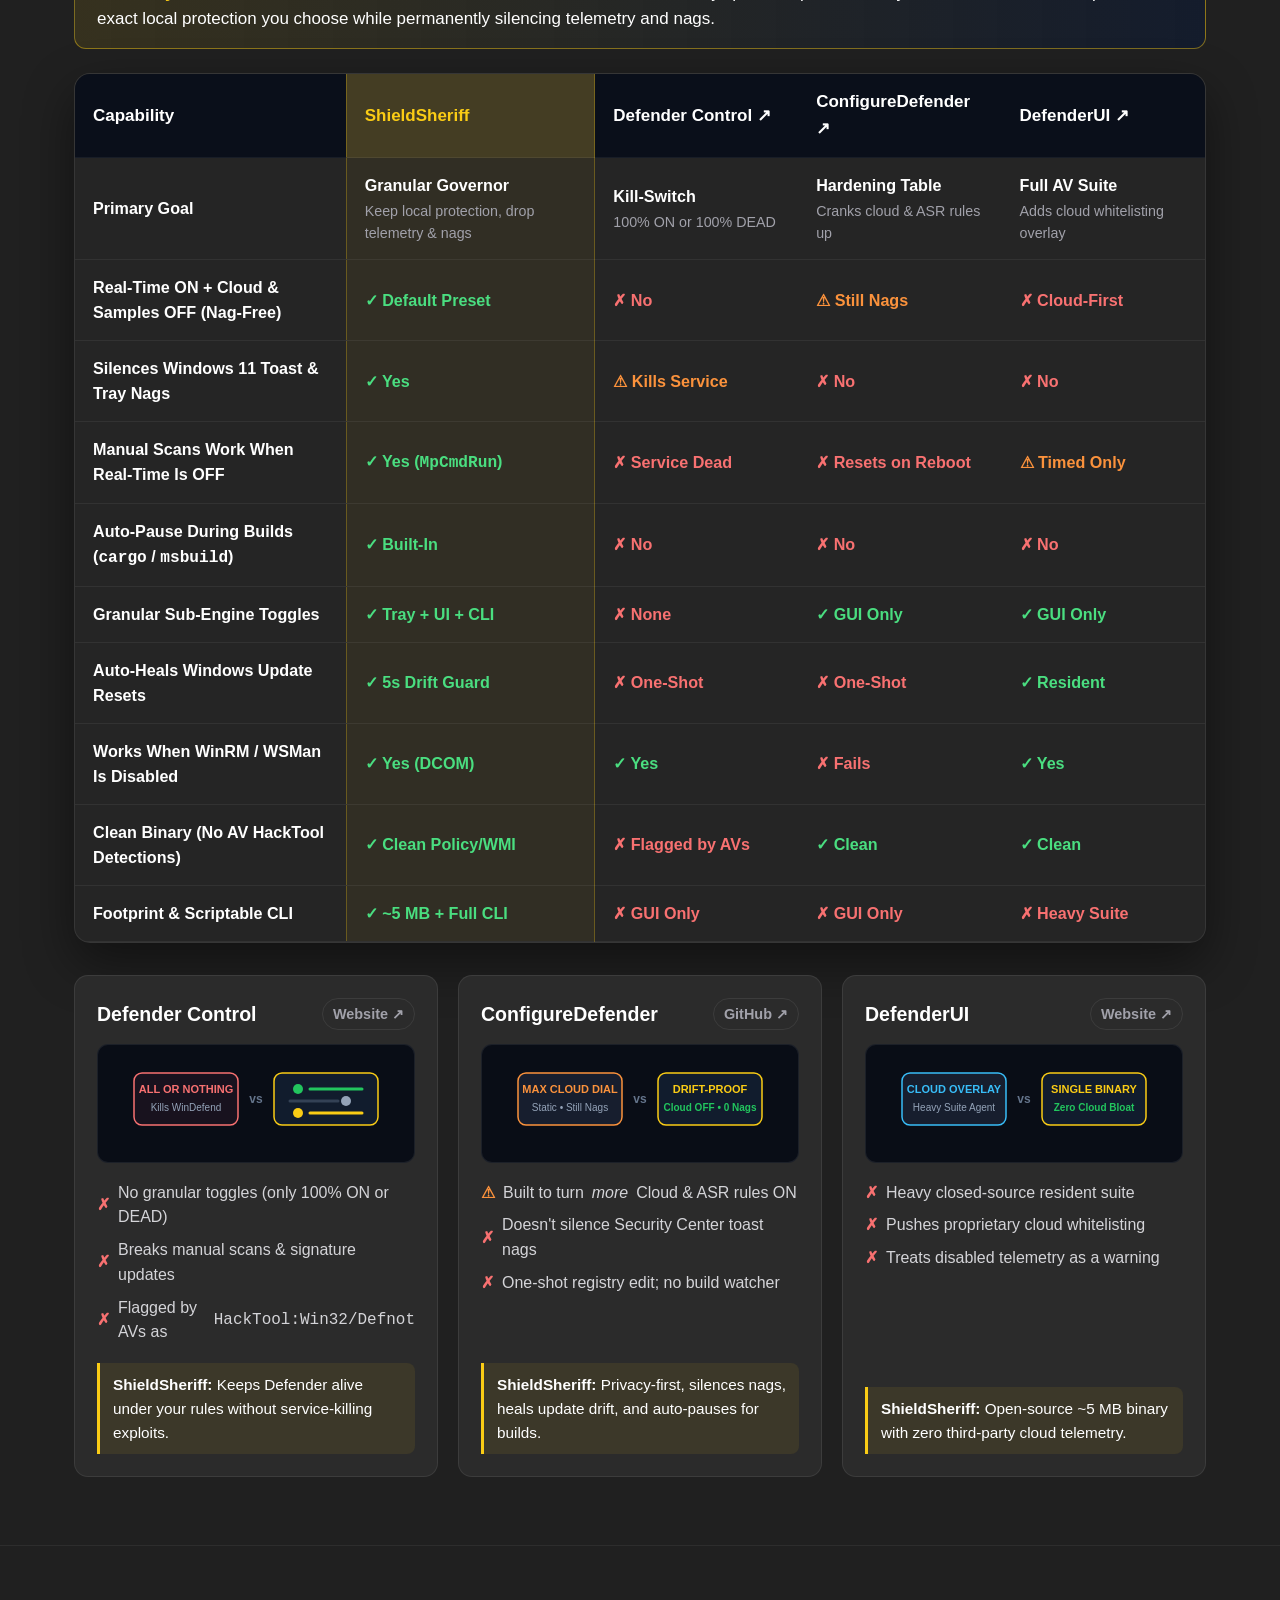
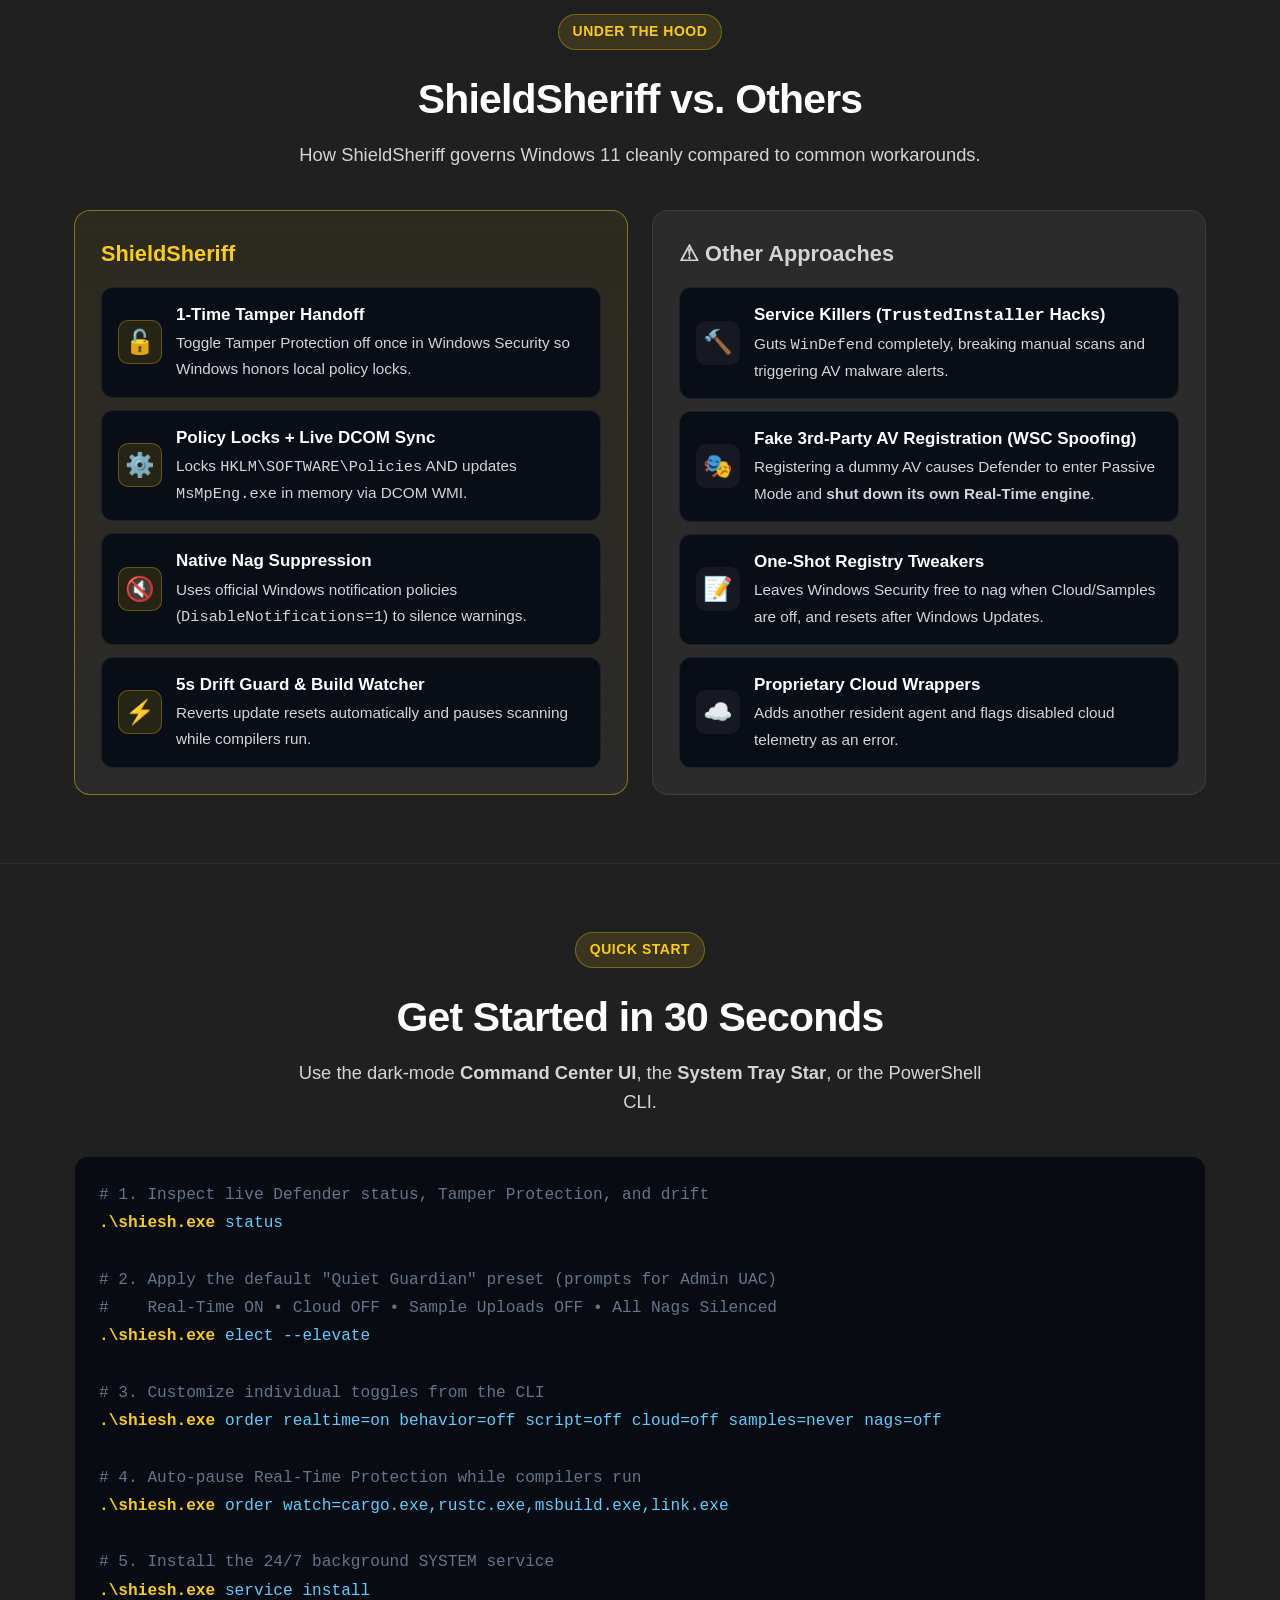
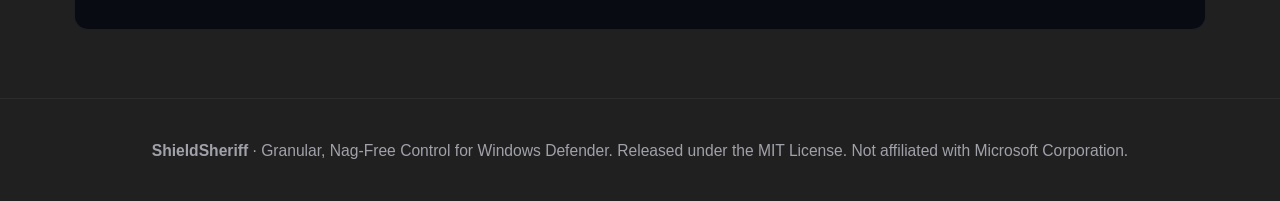
==== commit 2af4ebc7: "docs: focus README on end-users, add DEVELOPMENT.md, and refresh UI screenshot" ====
--- a/site/index.html
+++ b/site/index.html
@@ -74,7 +74,7 @@
 
       <!-- Native App Screenshot -->
       <div class="hero-screenshot-wrap">
-        <img src="preview.png" width="1105" height="770" alt="ShieldSheriff Windows 11 UI showing Protection &amp; Controls" class="hero-screenshot">
+        <img src="preview.png" width="1016" height="596" alt="ShieldSheriff Windows 11 UI showing Protection &amp; Controls" class="hero-screenshot">
       </div>
     </div>
   </header>
--- a/site/styles.css
+++ b/site/styles.css
@@ -71,7 +71,7 @@
 }
 
 .hero-screenshot-wrap {
-  max-width: 960px;
+  max-width: 1016px;
   width: 100%;
   margin: 12px auto 0;
   border-radius: 10px;
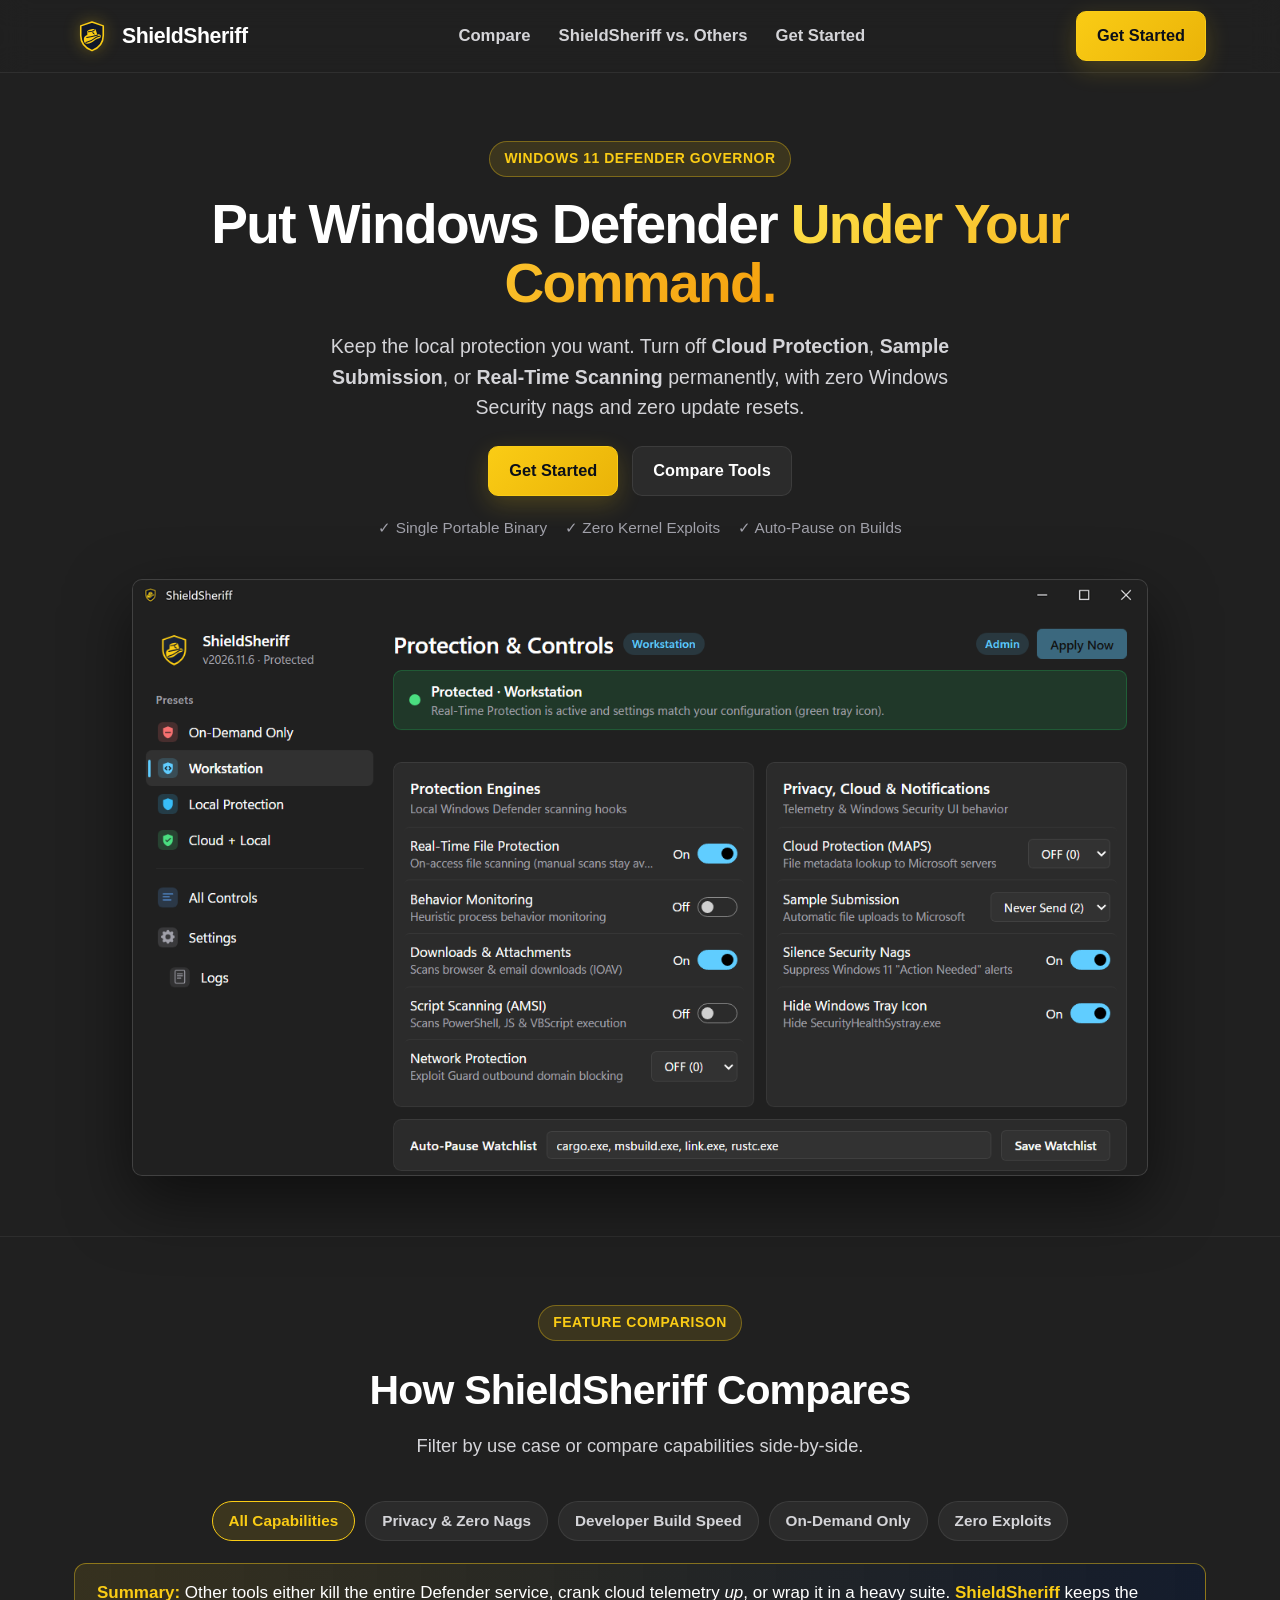
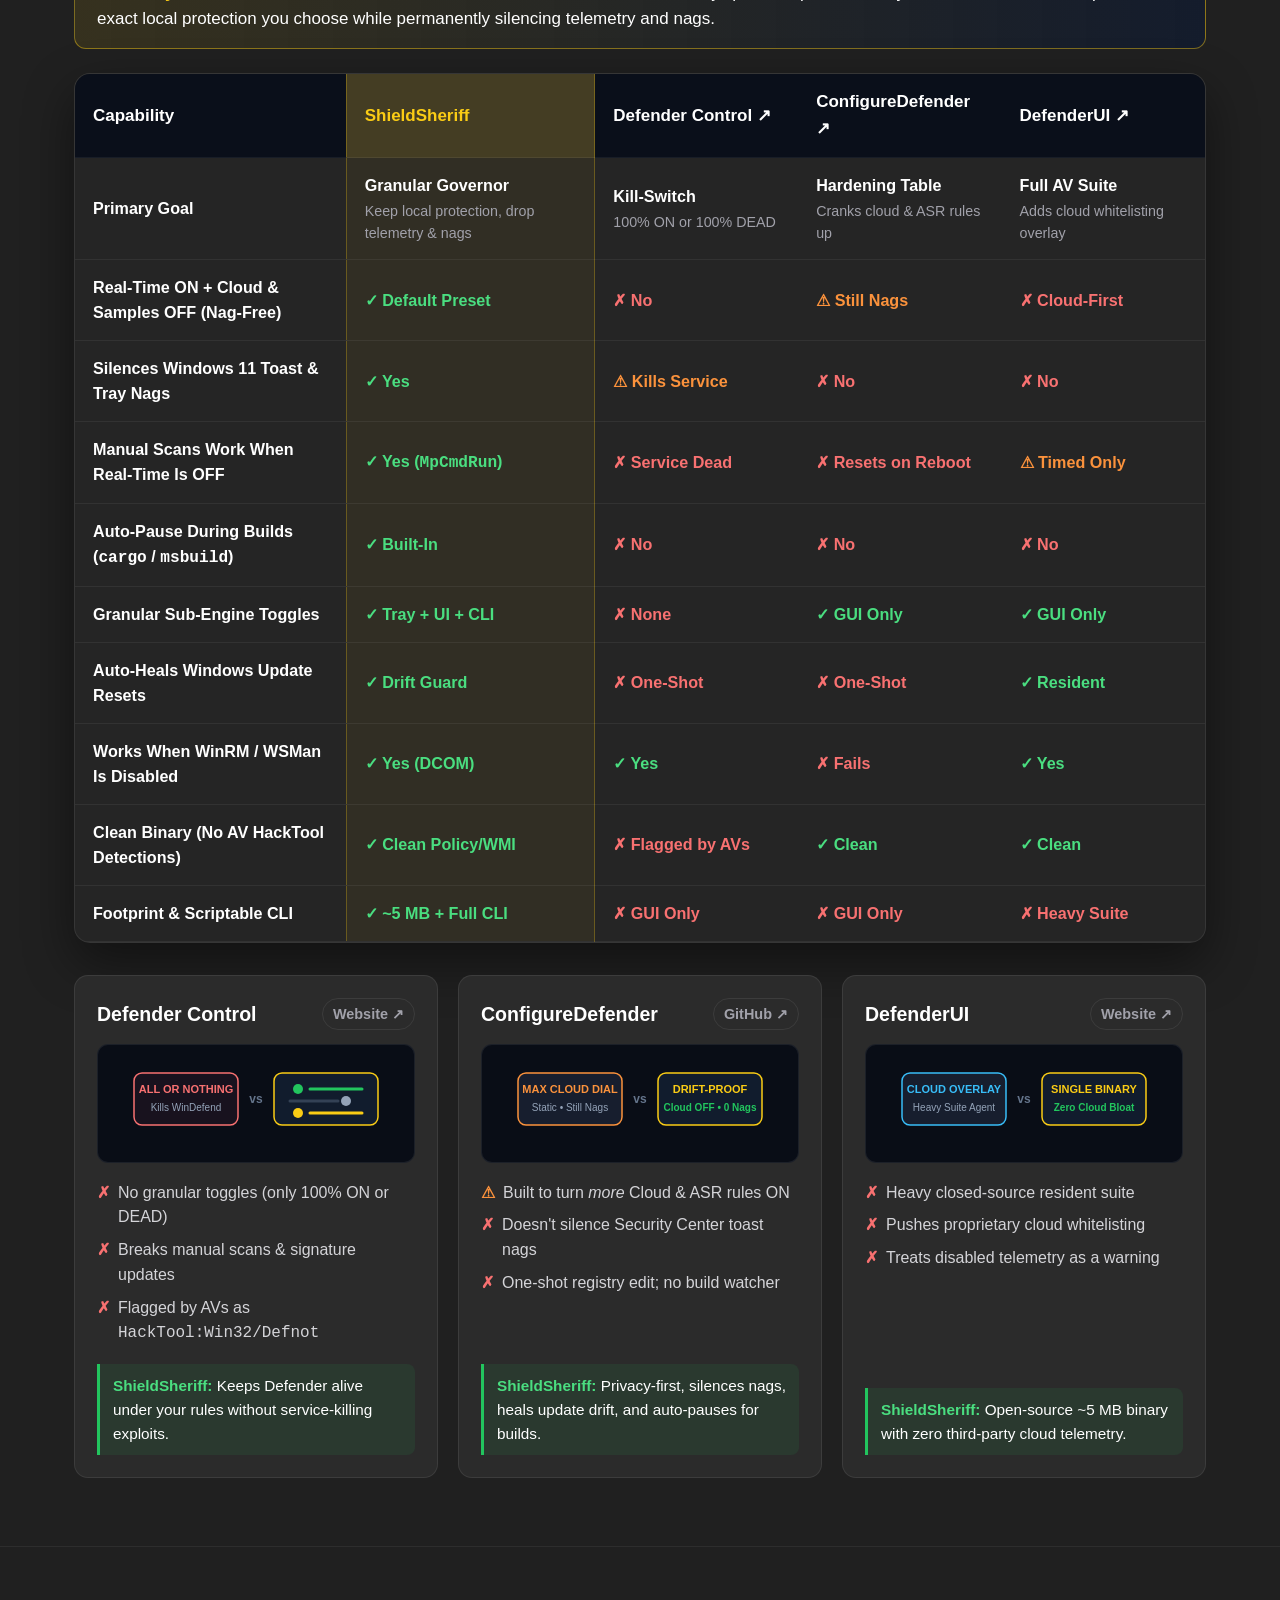
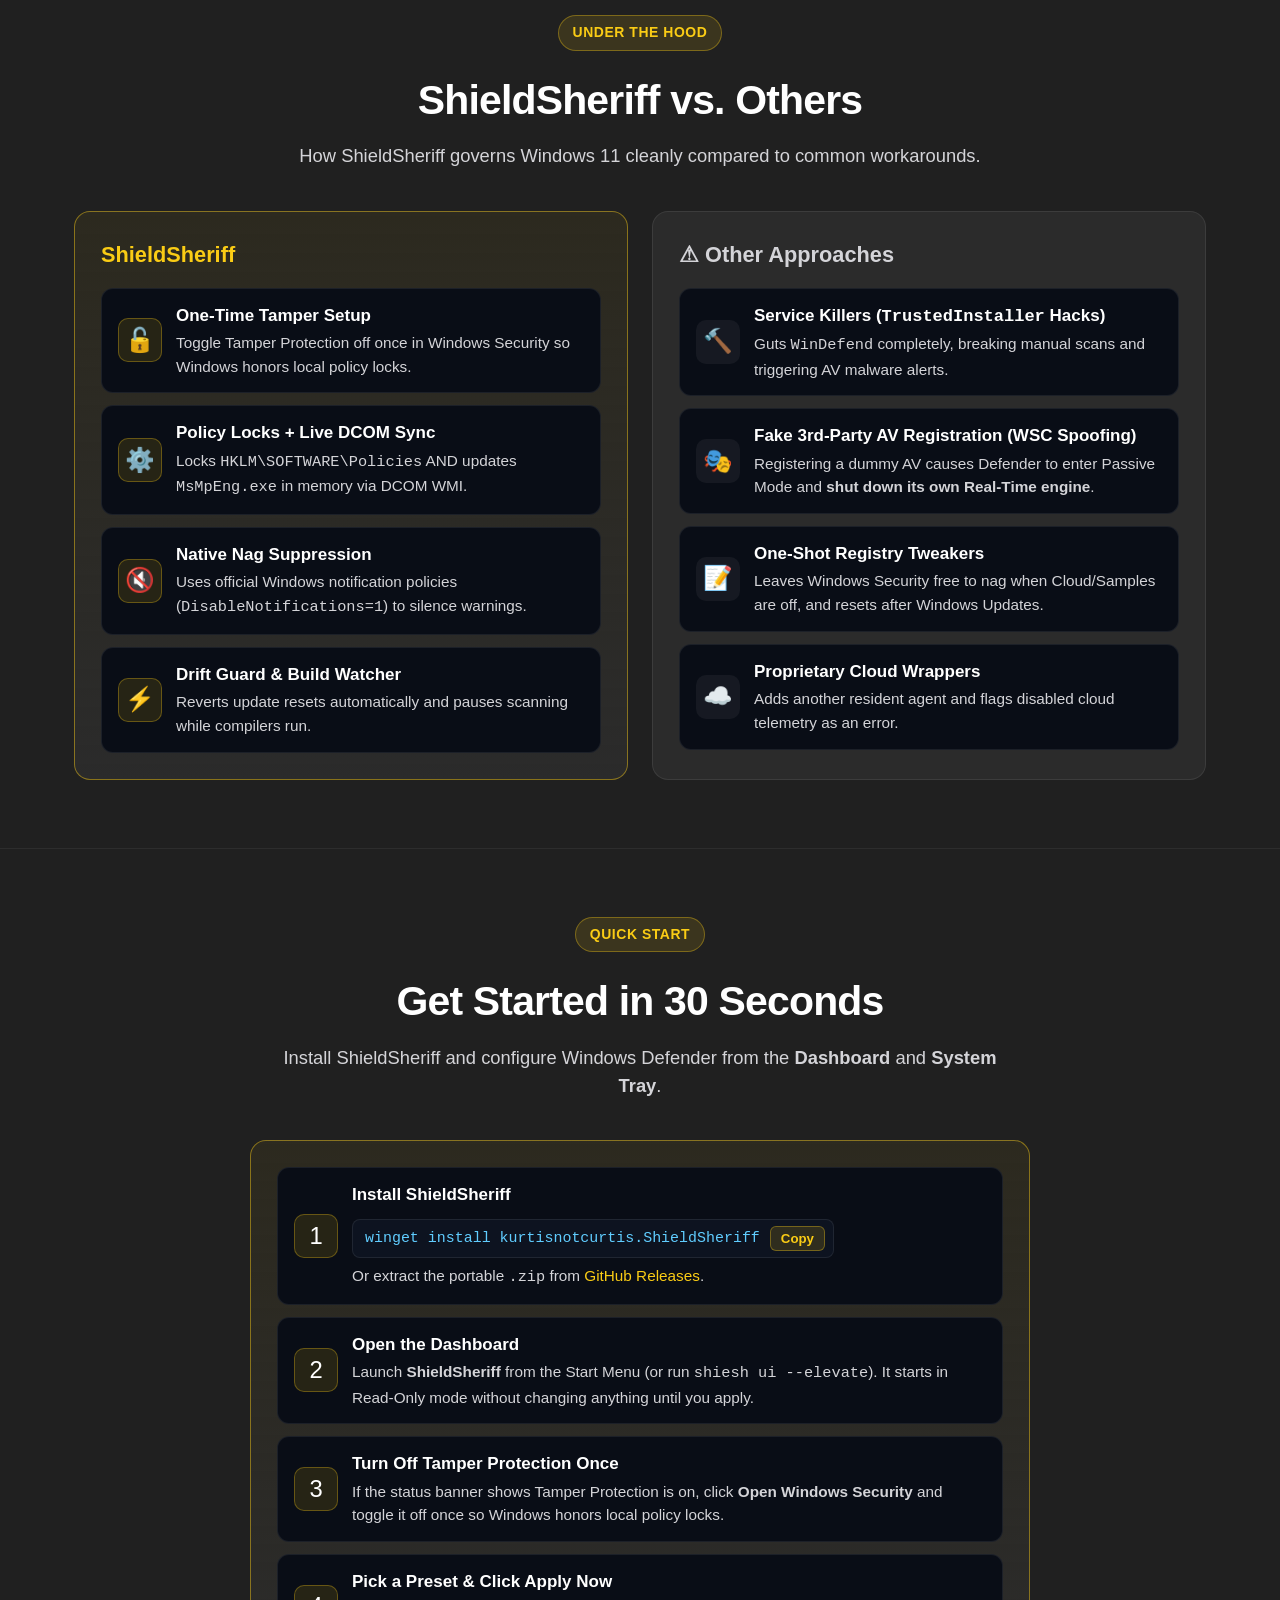
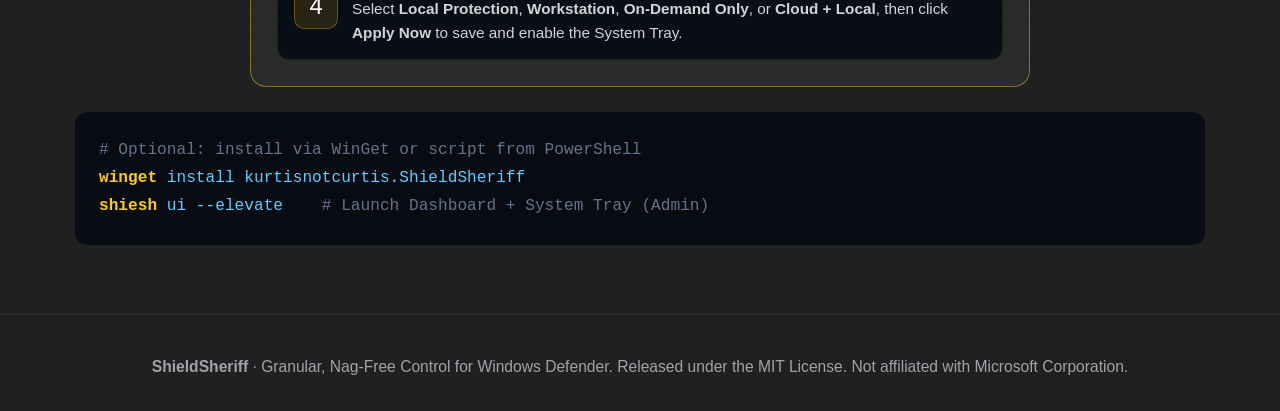
==== commit c976edd6: "Simplify copy, presets, CLI verbs, and site quickstart" ====
--- a/site/index.html
+++ b/site/index.html
@@ -15,7 +15,7 @@
     "name": "ShieldSheriff",
     "operatingSystem": "Windows 10, Windows 11",
     "applicationCategory": "SecurityApplication",
-    "description": "User-elected governor for Windows Defender that locks granular engine settings, disables Cloud and Sample Submission telemetry permanently, pauses scanning during compiler builds, and silences Windows Security nags.",
+    "description": "Windows Defender configuration tool that locks granular engine settings, disables Cloud and Sample Submission telemetry permanently, pauses scanning during compiler builds, and silences Windows Security nags.",
     "offers": {
       "@type": "Offer",
       "price": "0",
@@ -164,7 +164,7 @@
             </tr>
             <tr id="row-drift">
               <td><strong>Auto-Heals Windows Update Resets</strong></td>
-              <td class="col-sheriff"><span class="badge-yes">&#10003; 5s Drift Guard</span></td>
+              <td class="col-sheriff"><span class="badge-yes">&#10003; Drift Guard</span></td>
               <td><span class="badge-no">&#10007; One-Shot</span></td>
               <td><span class="badge-no">&#10007; One-Shot</span></td>
               <td><span class="badge-yes">&#10003; Resident</span></td>
@@ -217,9 +217,9 @@
               </svg>
             </div>
             <ul class="comp-bullets">
-              <li><span class="badge-no">&#10007;</span> No granular toggles (only 100% ON or DEAD)</li>
-              <li><span class="badge-no">&#10007;</span> Breaks manual scans &amp; signature updates</li>
-              <li><span class="badge-no">&#10007;</span> Flagged by AVs as <code>HackTool:Win32/Defnot</code></li>
+              <li><span class="badge-no">&#10007;</span> <span>No granular toggles (only 100% ON or DEAD)</span></li>
+              <li><span class="badge-no">&#10007;</span> <span>Breaks manual scans &amp; signature updates</span></li>
+              <li><span class="badge-no">&#10007;</span> <span>Flagged by AVs as <code>HackTool:Win32/Defnot</code></span></li>
             </ul>
           </div>
           <div class="diff-box">
@@ -247,9 +247,9 @@
               </svg>
             </div>
             <ul class="comp-bullets">
-              <li><span class="badge-warn">&#9888;</span> Built to turn <em>more</em> Cloud &amp; ASR rules ON</li>
-              <li><span class="badge-no">&#10007;</span> Doesn't silence Security Center toast nags</li>
-              <li><span class="badge-no">&#10007;</span> One-shot registry edit; no build watcher</li>
+              <li><span class="badge-warn">&#9888;</span> <span>Built to turn <em>more</em> Cloud &amp; ASR rules ON</span></li>
+              <li><span class="badge-no">&#10007;</span> <span>Doesn't silence Security Center toast nags</span></li>
+              <li><span class="badge-no">&#10007;</span> <span>One-shot registry edit; no build watcher</span></li>
             </ul>
           </div>
           <div class="diff-box">
@@ -309,7 +309,7 @@
             <div class="v-step">
               <div class="v-icon">&#128275;</div>
               <div class="v-text">
-                <strong>1-Time Tamper Handoff</strong>
+                <strong>One-Time Tamper Setup</strong>
                 <span>Toggle Tamper Protection off once in Windows Security so Windows honors local policy locks.</span>
               </div>
             </div>
@@ -330,7 +330,7 @@
             <div class="v-step">
               <div class="v-icon">&#9889;</div>
               <div class="v-text">
-                <strong>5s Drift Guard &amp; Build Watcher</strong>
+                <strong>Drift Guard &amp; Build Watcher</strong>
                 <span>Reverts update resets automatically and pauses scanning while compilers run.</span>
               </div>
             </div>
@@ -375,33 +375,58 @@
     </div>
   </section>
 
-  <!-- Get Started / CLI Section -->
+  <!-- Get Started Section -->
   <section id="cli">
     <div class="container">
       <div class="section-header">
         <div class="eyebrow">Quick Start</div>
         <h2>Get Started in 30 Seconds</h2>
         <p>
-          Use the dark-mode <strong>Command Center UI</strong>, the <strong>System Tray Star</strong>, or the PowerShell CLI.
+          Install ShieldSheriff and configure Windows Defender from the <strong>Dashboard</strong> and <strong>System Tray</strong>.
         </p>
       </div>
 
+      <div class="arch-panel good" style="max-width: 780px; margin: 0 auto 24px;">
+        <div class="visual-steps">
+          <div class="v-step">
+            <div class="v-icon">1</div>
+            <div class="v-text">
+              <strong>Install ShieldSheriff</strong>
+              <div class="cmd-copy">
+                <code>winget install kurtisnotcurtis.ShieldSheriff</code>
+                <button type="button" class="cmd-copy-btn" onclick="copyCommand(this, 'winget install kurtisnotcurtis.ShieldSheriff')">Copy</button>
+              </div>
+              <span>Or extract the portable <code>.zip</code> from <a href="https://github.com/kurtisnotcurtis/shieldsheriff/releases" style="color: var(--gold);">GitHub Releases</a>.</span>
+            </div>
+          </div>
+          <div class="v-step">
+            <div class="v-icon">2</div>
+            <div class="v-text">
+              <strong>Open the Dashboard</strong>
+              <span>Launch <strong>ShieldSheriff</strong> from the Start Menu (or run <code>shiesh ui --elevate</code>). It starts in Read-Only mode without changing anything until you apply.</span>
+            </div>
+          </div>
+          <div class="v-step">
+            <div class="v-icon">3</div>
+            <div class="v-text">
+              <strong>Turn Off Tamper Protection Once</strong>
+              <span>If the status banner shows Tamper Protection is on, click <strong>Open Windows Security</strong> and toggle it off once so Windows honors local policy locks.</span>
+            </div>
+          </div>
+          <div class="v-step">
+            <div class="v-icon">4</div>
+            <div class="v-text">
+              <strong>Pick a Preset &amp; Click Apply Now</strong>
+              <span>Select <strong>Local Protection</strong>, <strong>Workstation</strong>, <strong>On-Demand Only</strong>, or <strong>Cloud + Local</strong>, then click <strong>Apply Now</strong> to save and enable the System Tray.</span>
+            </div>
+          </div>
+        </div>
+      </div>
+
       <div class="cli-box">
-<pre><span class="cli-comment"># 1. Inspect live Defender status, Tamper Protection, and drift</span>
-<span class="cli-cmd">.\shiesh.exe</span> <span class="cli-arg">status</span>
-
-<span class="cli-comment"># 2. Apply the default "Quiet Guardian" preset (prompts for Admin UAC)</span>
-<span class="cli-comment">#    Real-Time ON &bull; Cloud OFF &bull; Sample Uploads OFF &bull; All Nags Silenced</span>
-<span class="cli-cmd">.\shiesh.exe</span> <span class="cli-arg">elect --elevate</span>
-
-<span class="cli-comment"># 3. Customize individual toggles from the CLI</span>
-<span class="cli-cmd">.\shiesh.exe</span> <span class="cli-arg">order realtime=on behavior=off script=off cloud=off samples=never nags=off</span>
-
-<span class="cli-comment"># 4. Auto-pause Real-Time Protection while compilers run</span>
-<span class="cli-cmd">.\shiesh.exe</span> <span class="cli-arg">order watch=cargo.exe,rustc.exe,msbuild.exe,link.exe</span>
-
-<span class="cli-comment"># 5. Install the 24/7 background SYSTEM service</span>
-<span class="cli-cmd">.\shiesh.exe</span> <span class="cli-arg">service install</span></pre>
+<pre><span class="cli-comment"># Optional: install via WinGet or script from PowerShell</span>
+<span class="cli-cmd">winget</span> <span class="cli-arg">install kurtisnotcurtis.ShieldSheriff</span>
+<span class="cli-cmd">shiesh</span> <span class="cli-arg">ui --elevate</span>    <span class="cli-comment"># Launch Dashboard + System Tray (Admin)</span></pre>
       </div>
     </div>
   </section>
--- a/site/styles.css
+++ b/site/styles.css
@@ -612,17 +612,21 @@
 .comp-bullets li {
   padding: 4px 0;
   display: flex;
-  align-items: center;
+  align-items: flex-start;
   gap: 8px;
 }
 
 .comp-card .diff-box {
-  background: rgba(250, 204, 21, 0.08);
-  border-left: 3px solid var(--gold);
+  background: rgba(34, 197, 94, 0.09);
+  border-left: 3px solid #22c55e;
   padding: 10px 13px;
   border-radius: 0 8px 8px 0;
   font-size: 0.9rem;
   color: var(--text);
+}
+
+.comp-card .diff-box strong {
+  color: #4ade80;
 }
 
 /* ShieldSheriff vs. Others Architecture Section */
@@ -698,8 +702,47 @@
 }
 
 .v-text span {
+  display: block;
   font-size: 0.9rem;
   color: var(--text-secondary);
+}
+
+.cmd-copy {
+  display: inline-flex;
+  align-items: center;
+  gap: 10px;
+  margin: 8px 0 6px;
+  padding: 6px 8px 6px 12px;
+  background: #0d1320;
+  border: 1px solid var(--border);
+  border-radius: 8px;
+  max-width: 100%;
+}
+
+.cmd-copy code {
+  font-family: ui-monospace, SFMono-Regular, Menlo, Monaco, Consolas, monospace;
+  font-size: 0.88rem;
+  color: var(--cyan);
+  white-space: nowrap;
+  overflow-x: auto;
+}
+
+.cmd-copy-btn {
+  background: rgba(250, 204, 21, 0.14);
+  color: var(--gold);
+  border: 1px solid rgba(250, 204, 21, 0.35);
+  border-radius: 6px;
+  padding: 4px 10px;
+  font-size: 0.78rem;
+  font-weight: 600;
+  cursor: pointer;
+  flex-shrink: 0;
+  transition: background 0.15s, border-color 0.15s;
+}
+
+.cmd-copy-btn:hover {
+  background: rgba(250, 204, 21, 0.24);
+  border-color: var(--gold);
 }
 
 /* Code / CLI Section */
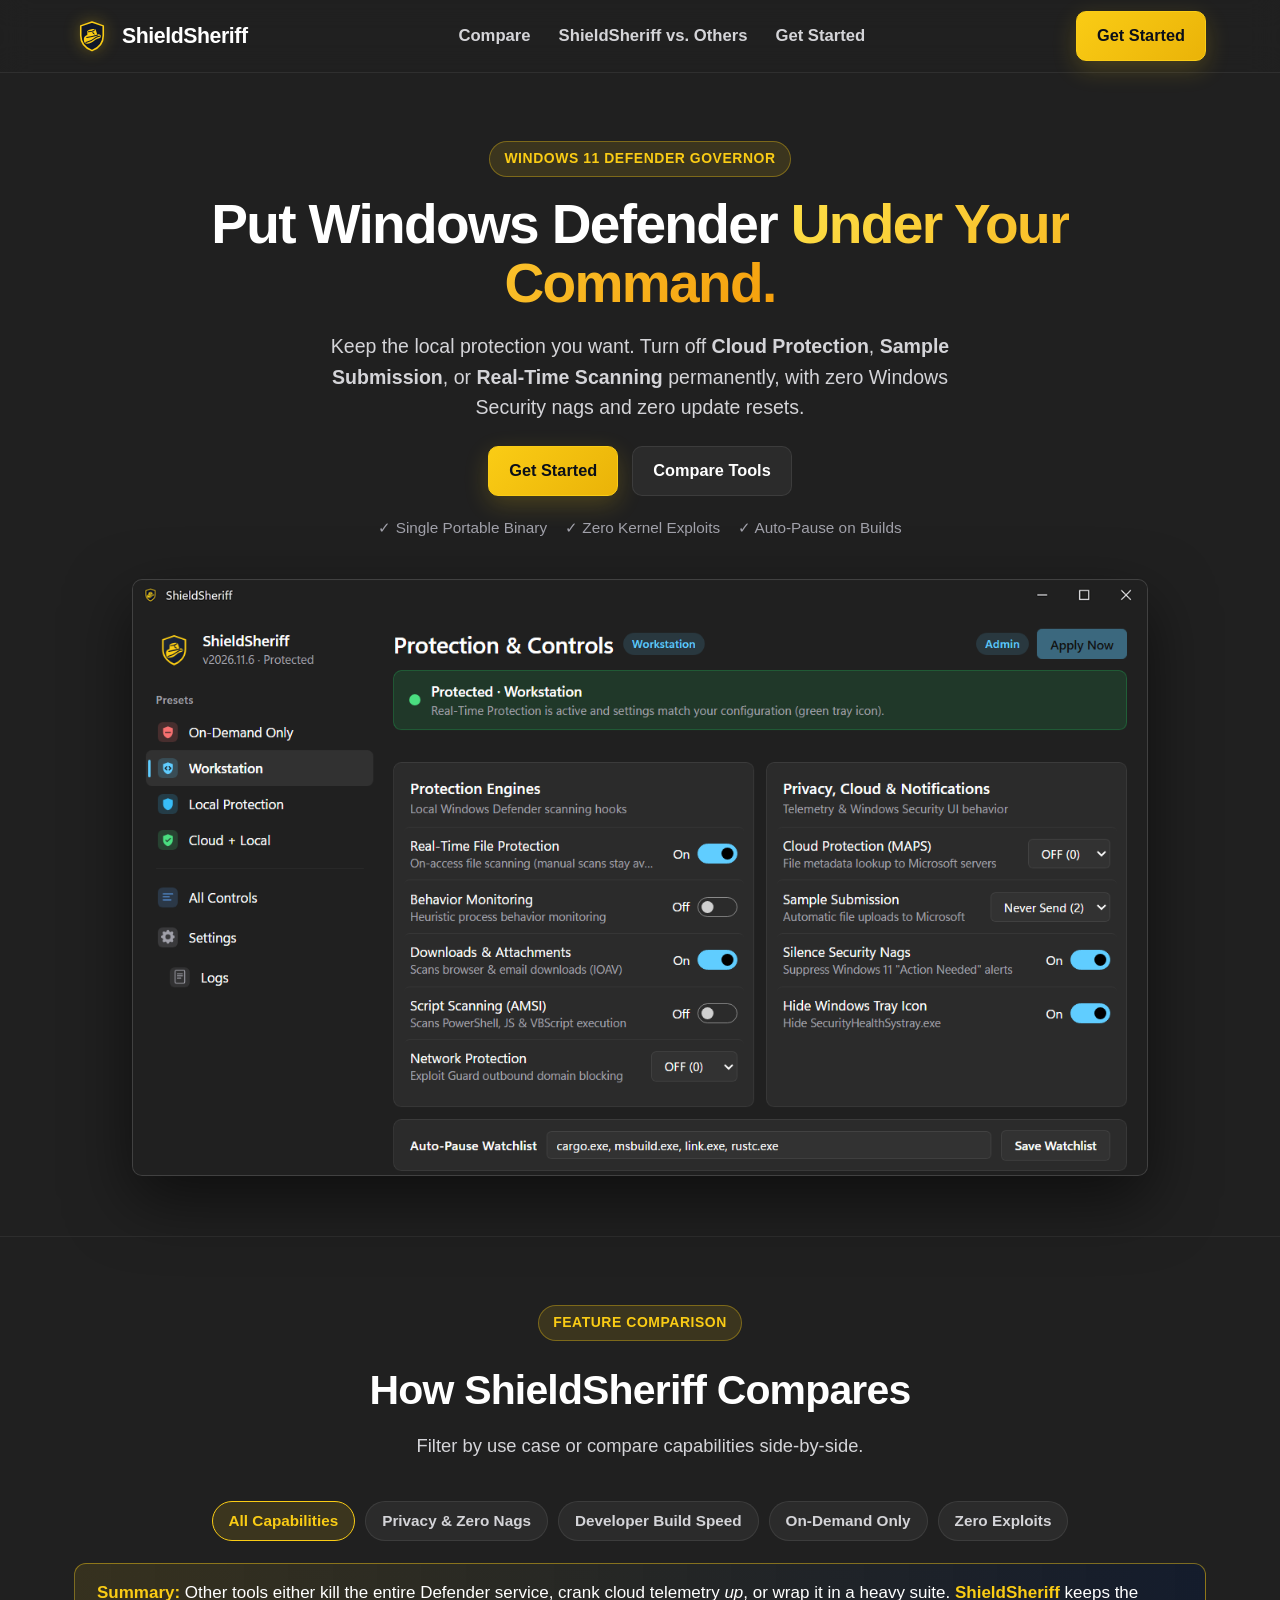
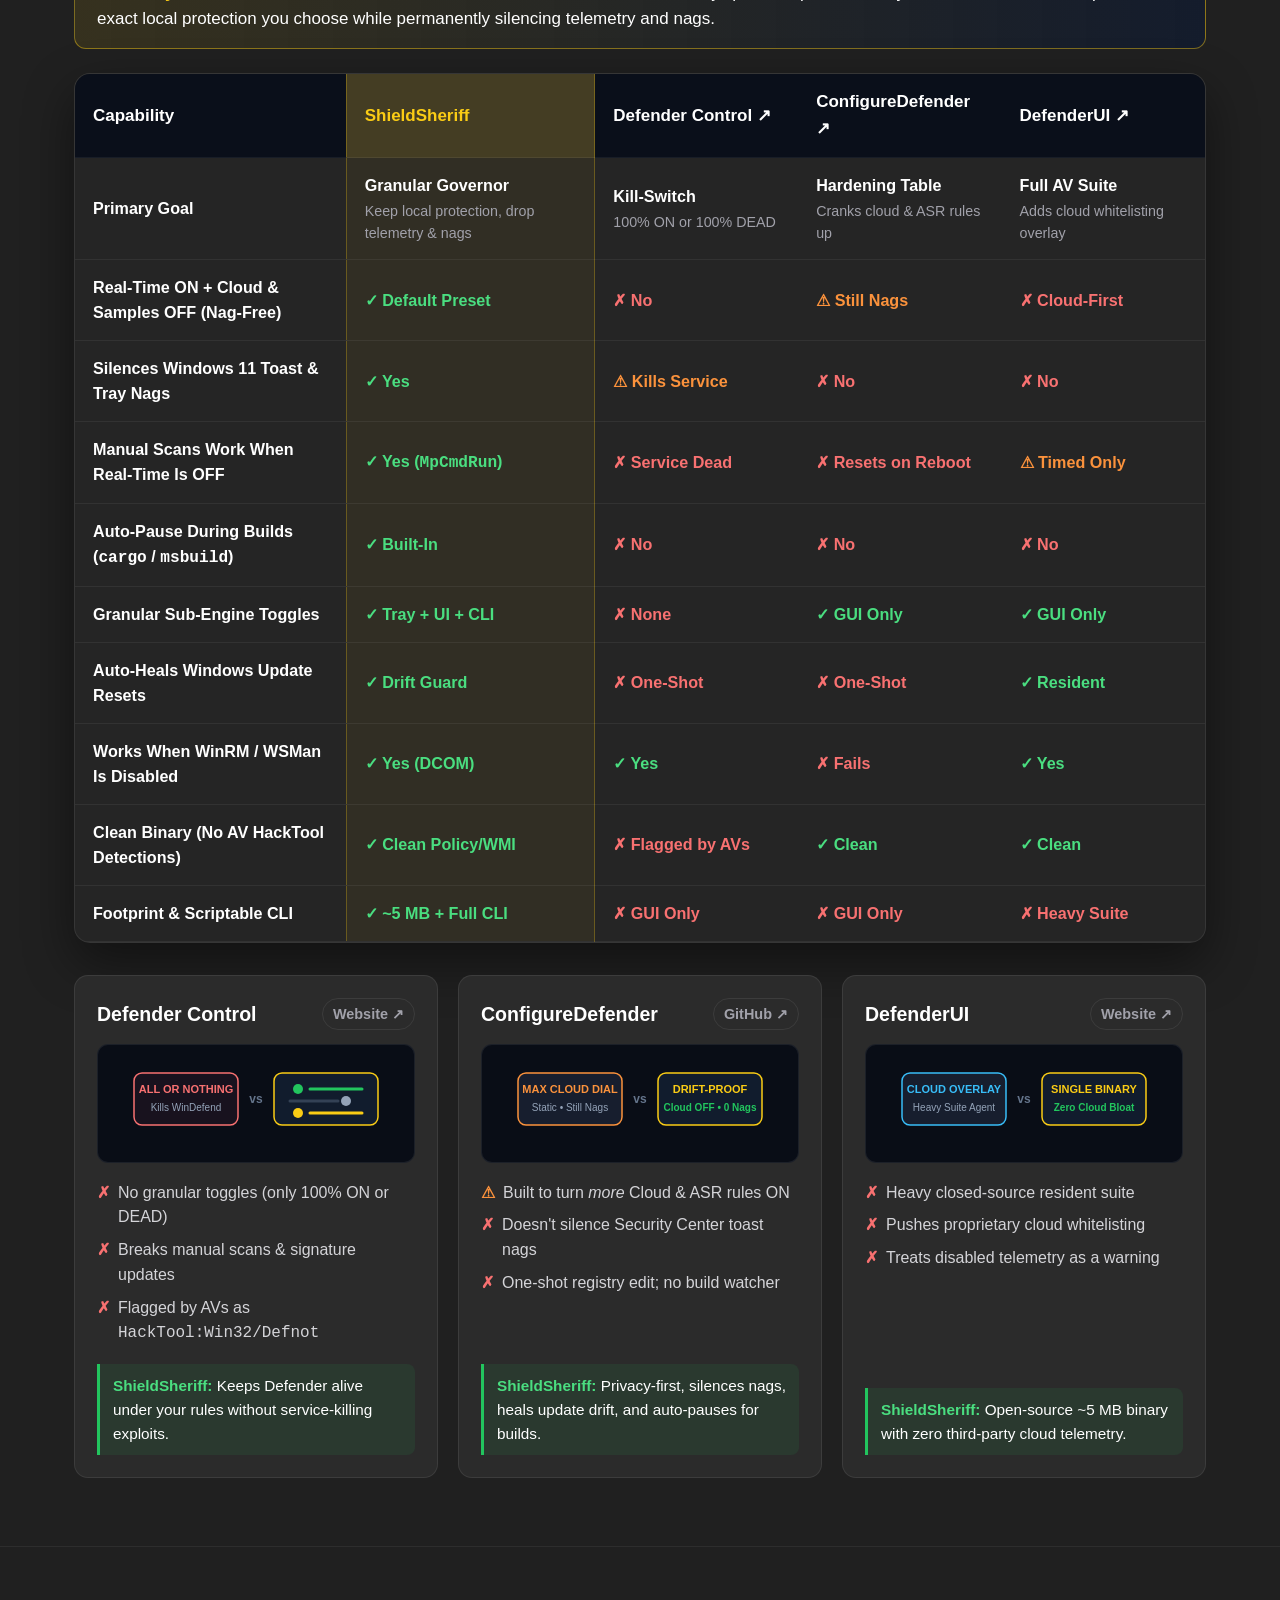
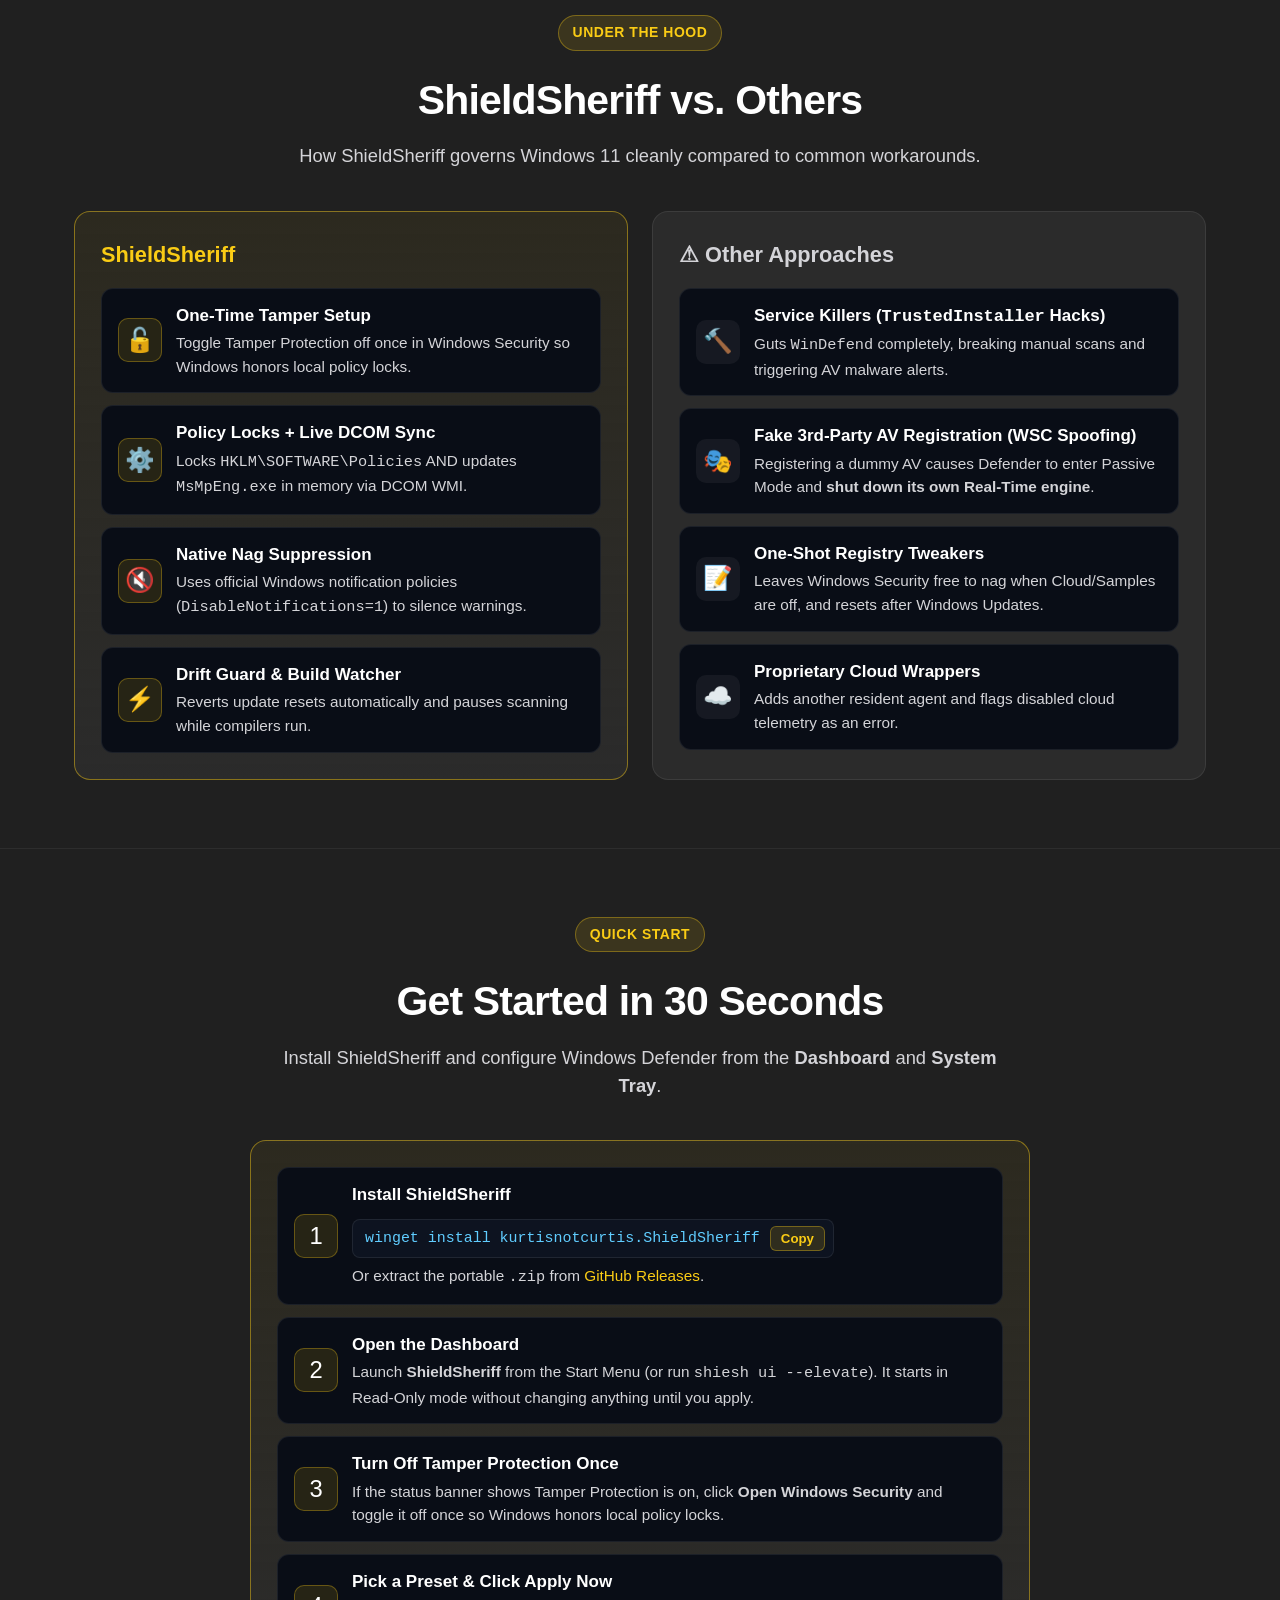
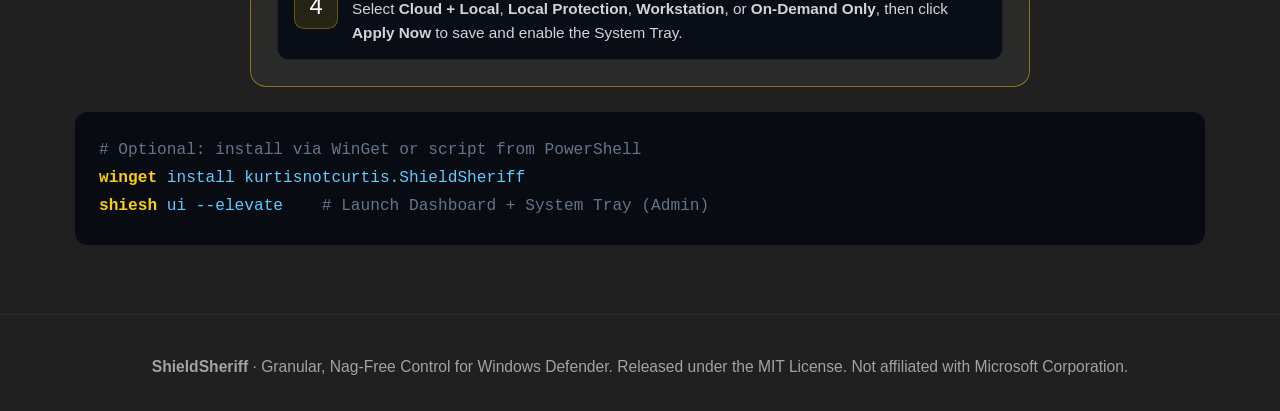
==== commit 9f98705b: "Release v2026.11.8: embed app icon and order presets descending" ====
--- a/site/index.html
+++ b/site/index.html
@@ -417,7 +417,7 @@
             <div class="v-icon">4</div>
             <div class="v-text">
               <strong>Pick a Preset &amp; Click Apply Now</strong>
-              <span>Select <strong>Local Protection</strong>, <strong>Workstation</strong>, <strong>On-Demand Only</strong>, or <strong>Cloud + Local</strong>, then click <strong>Apply Now</strong> to save and enable the System Tray.</span>
+              <span>Select <strong>Cloud + Local</strong>, <strong>Local Protection</strong>, <strong>Workstation</strong>, or <strong>On-Demand Only</strong>, then click <strong>Apply Now</strong> to save and enable the System Tray.</span>
             </div>
           </div>
         </div>
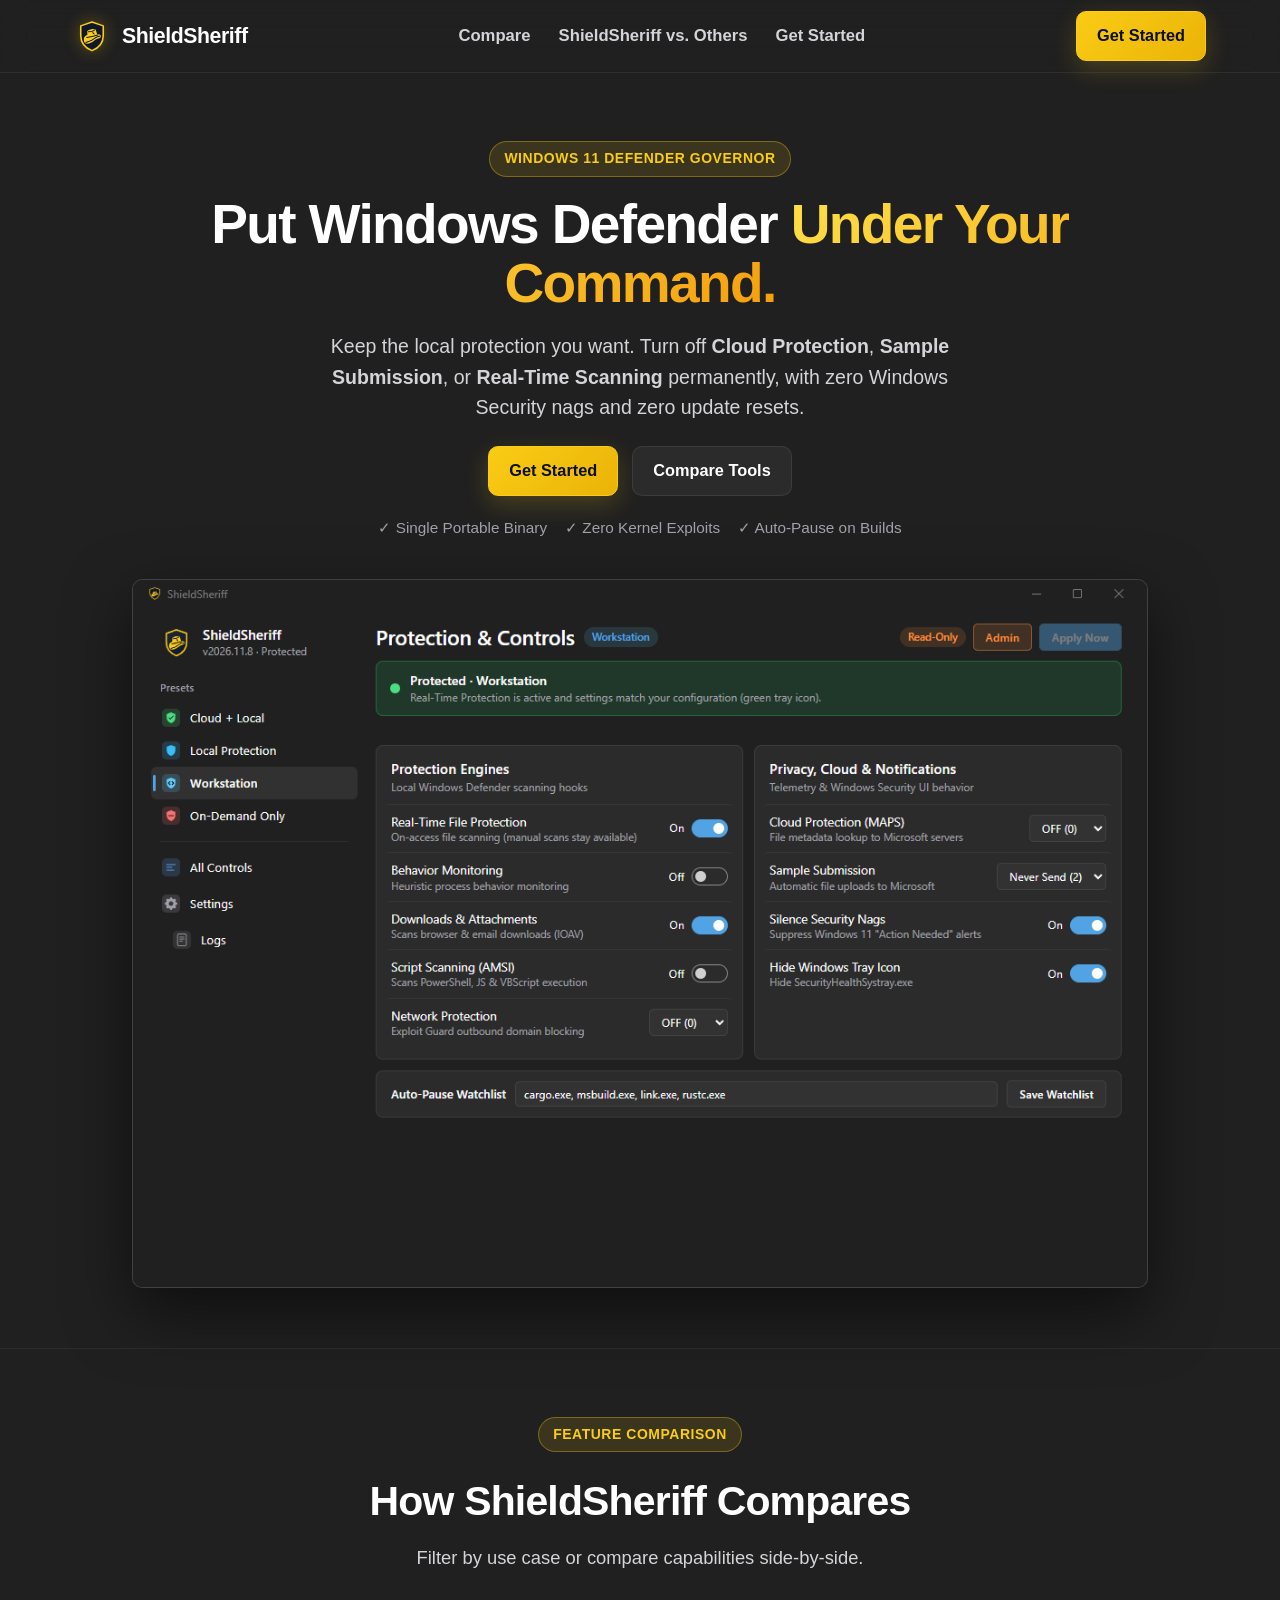
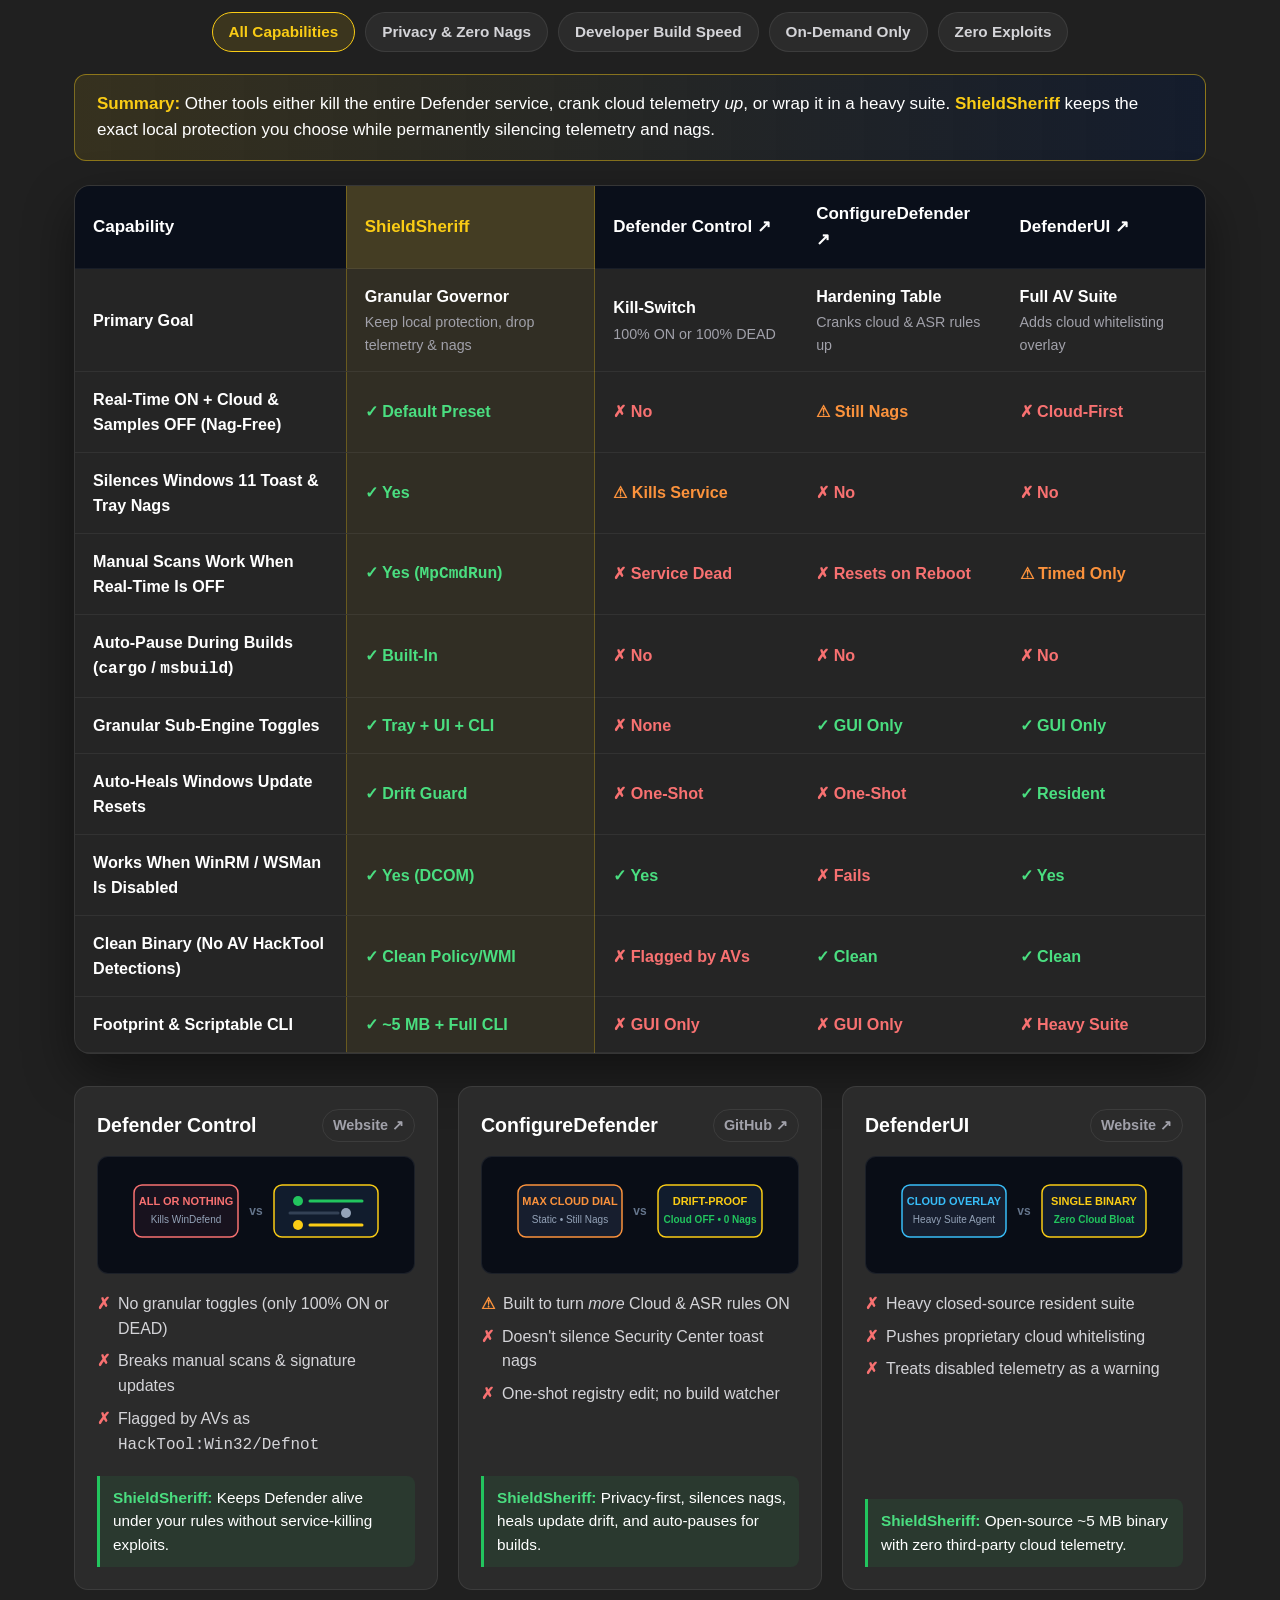
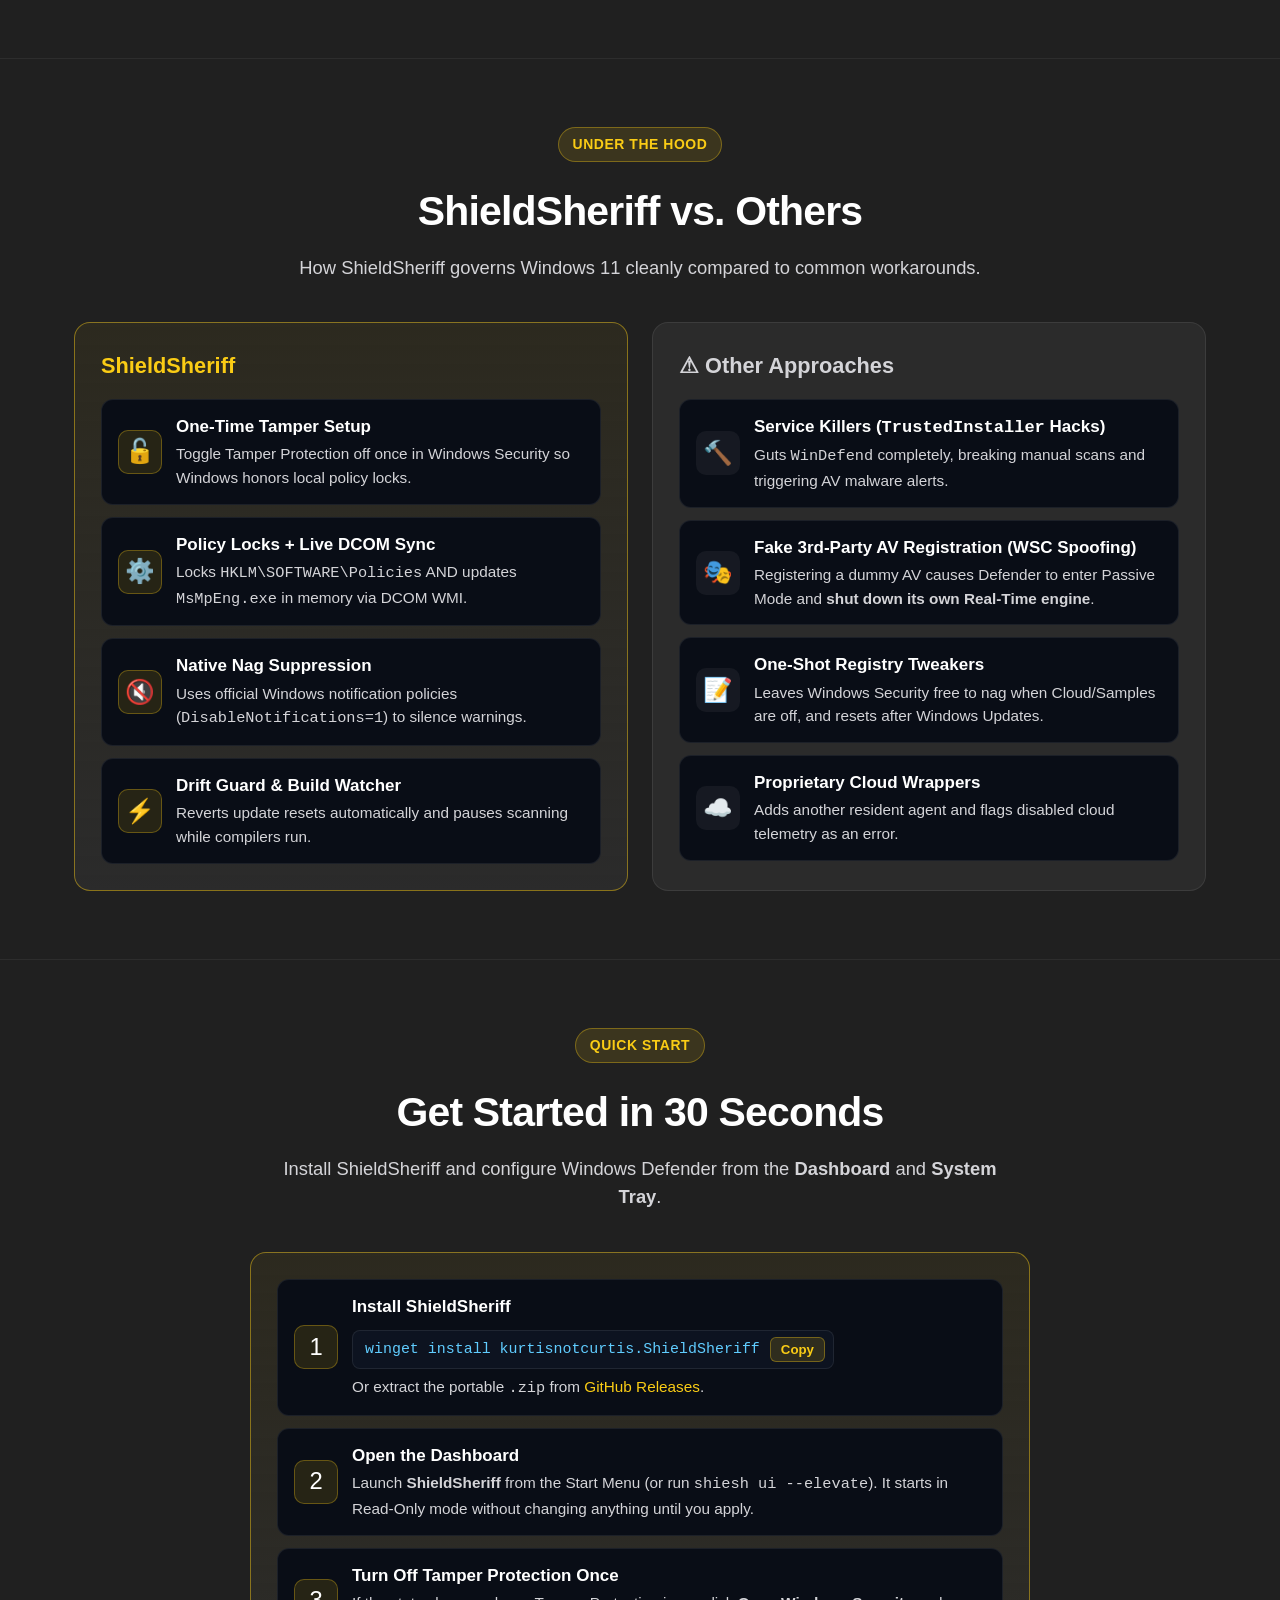
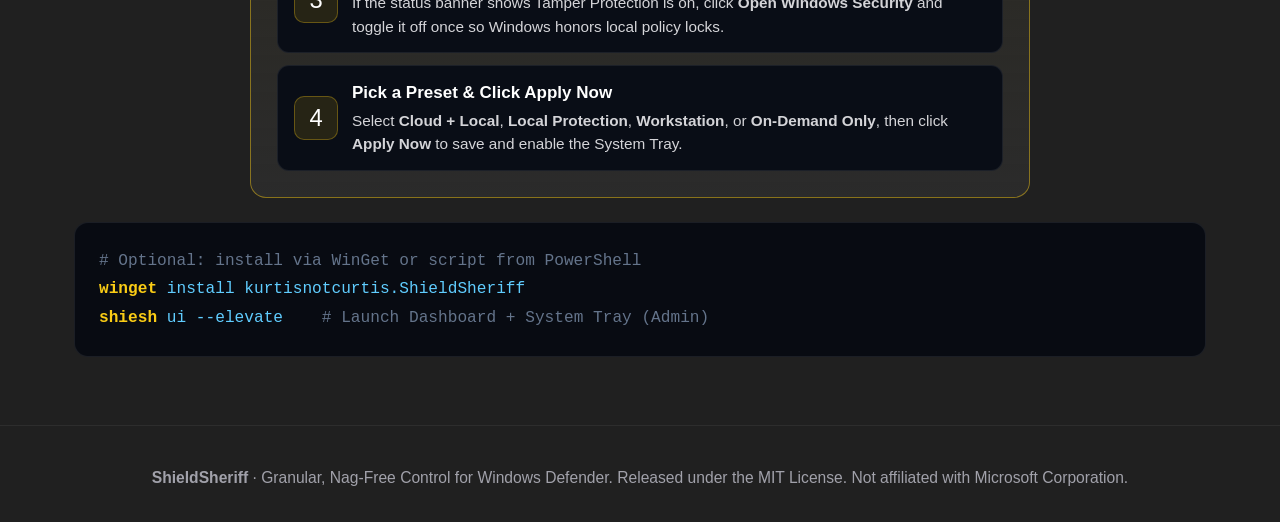
==== commit e681c293: "docs(site): update preview screenshot for v2026.11.8 preset order" ====
--- a/site/index.html
+++ b/site/index.html
@@ -74,7 +74,7 @@
 
       <!-- Native App Screenshot -->
       <div class="hero-screenshot-wrap">
-        <img src="preview.png" width="1016" height="596" alt="ShieldSheriff Windows 11 UI showing Protection &amp; Controls" class="hero-screenshot">
+        <img src="preview.png" width="1120" height="780" alt="ShieldSheriff Windows 11 UI showing Protection &amp; Controls" class="hero-screenshot">
       </div>
     </div>
   </header>
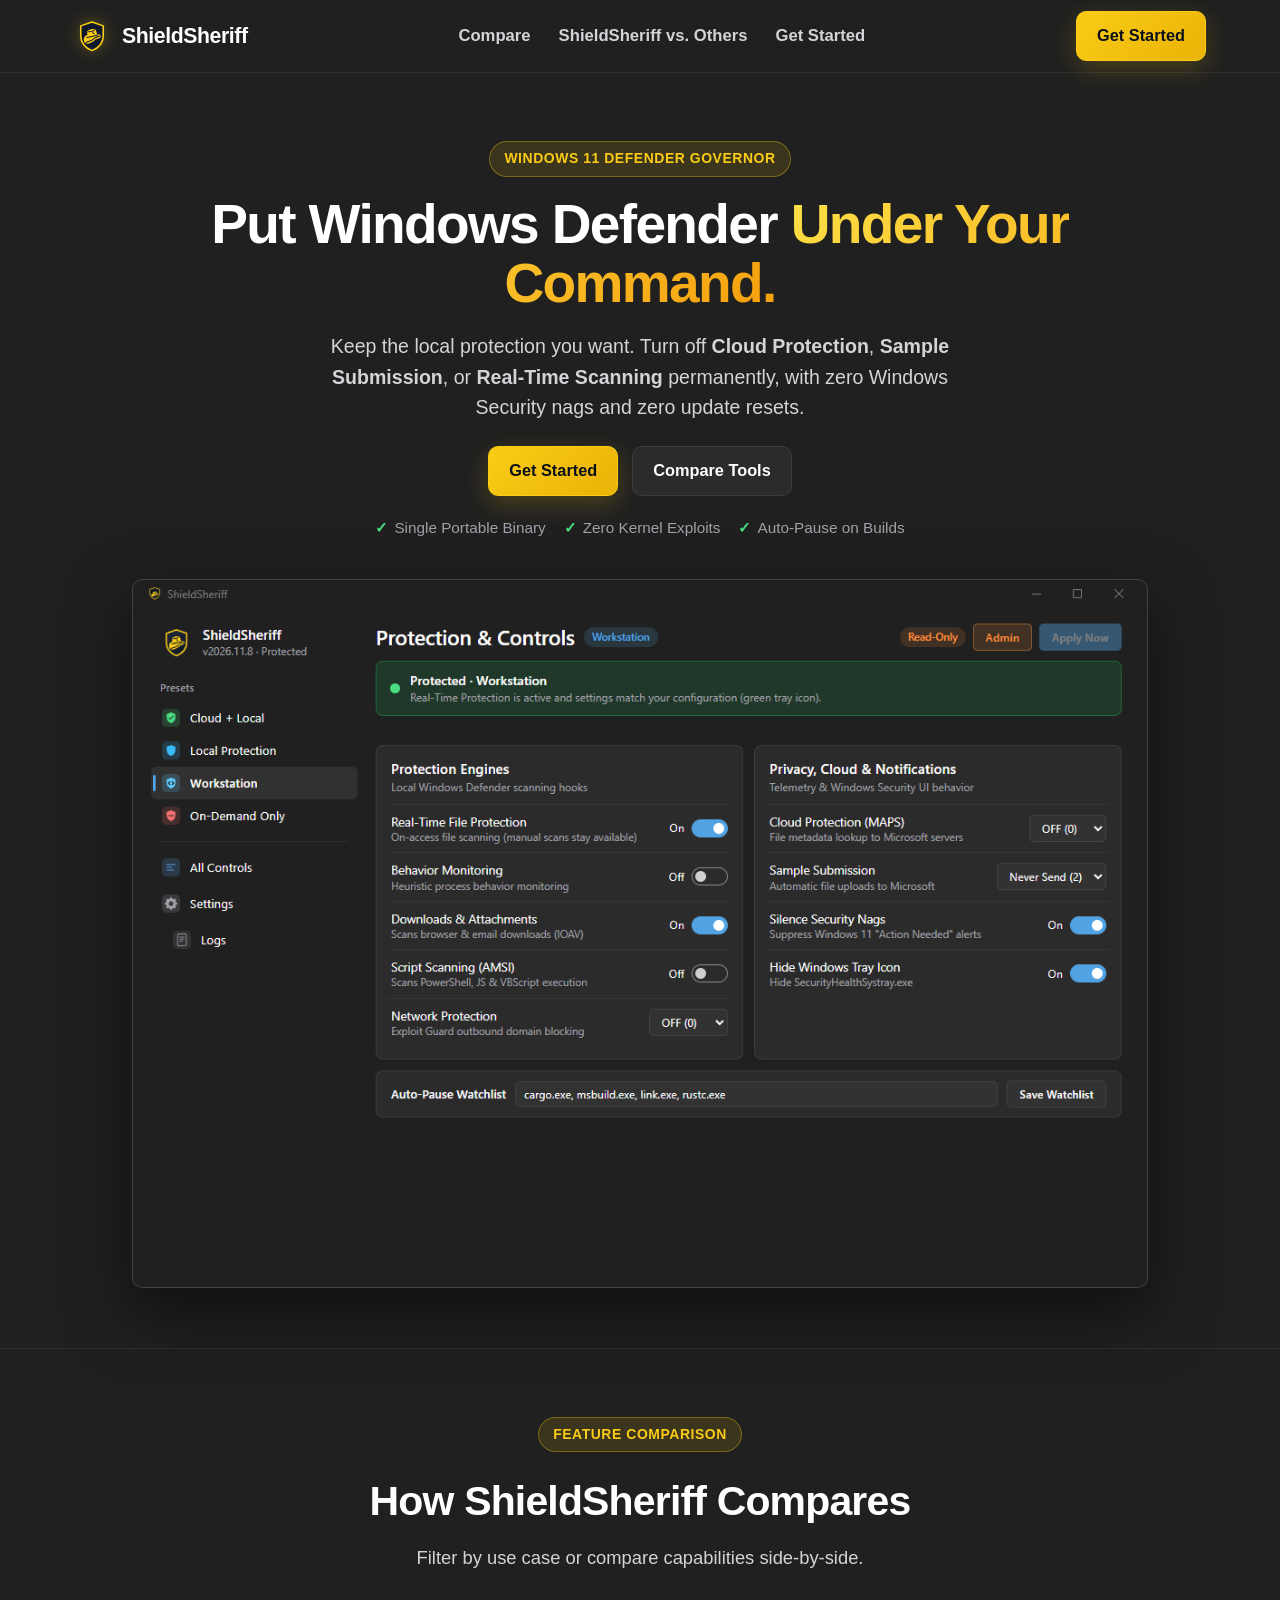
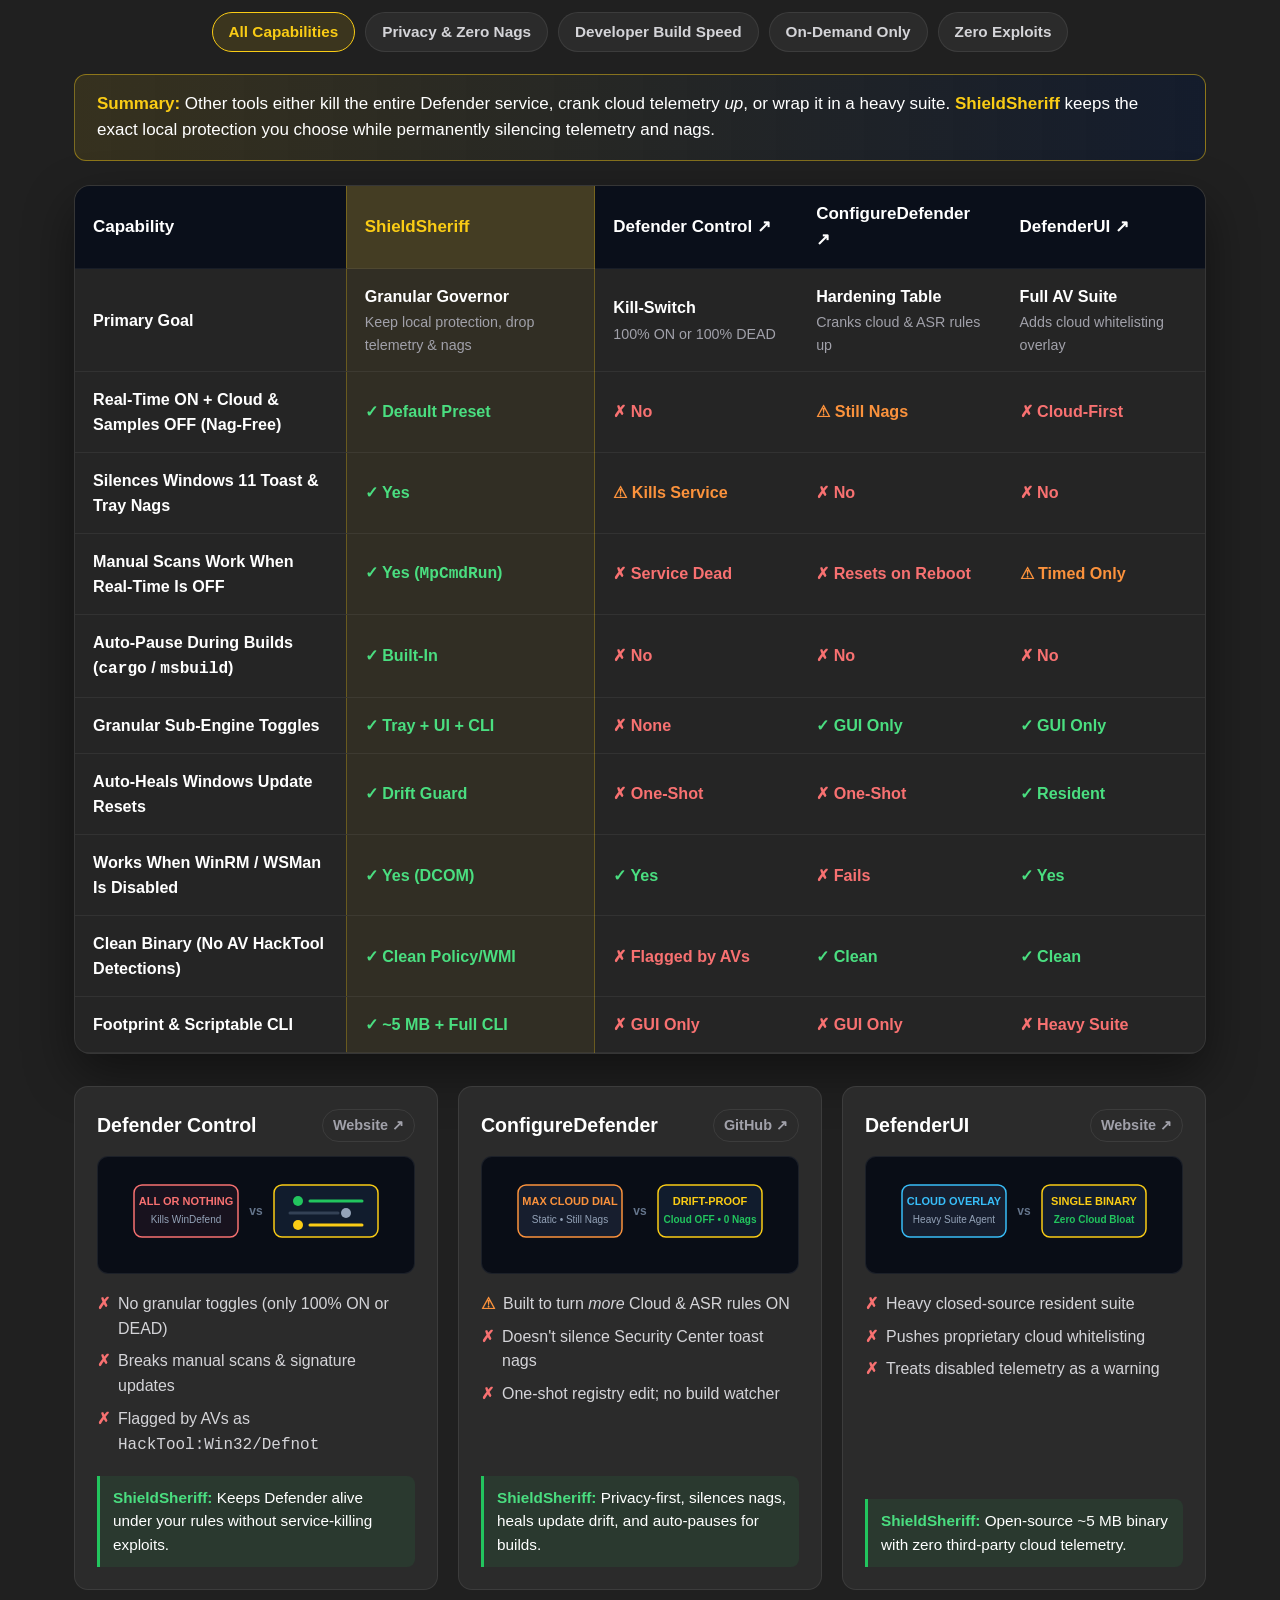
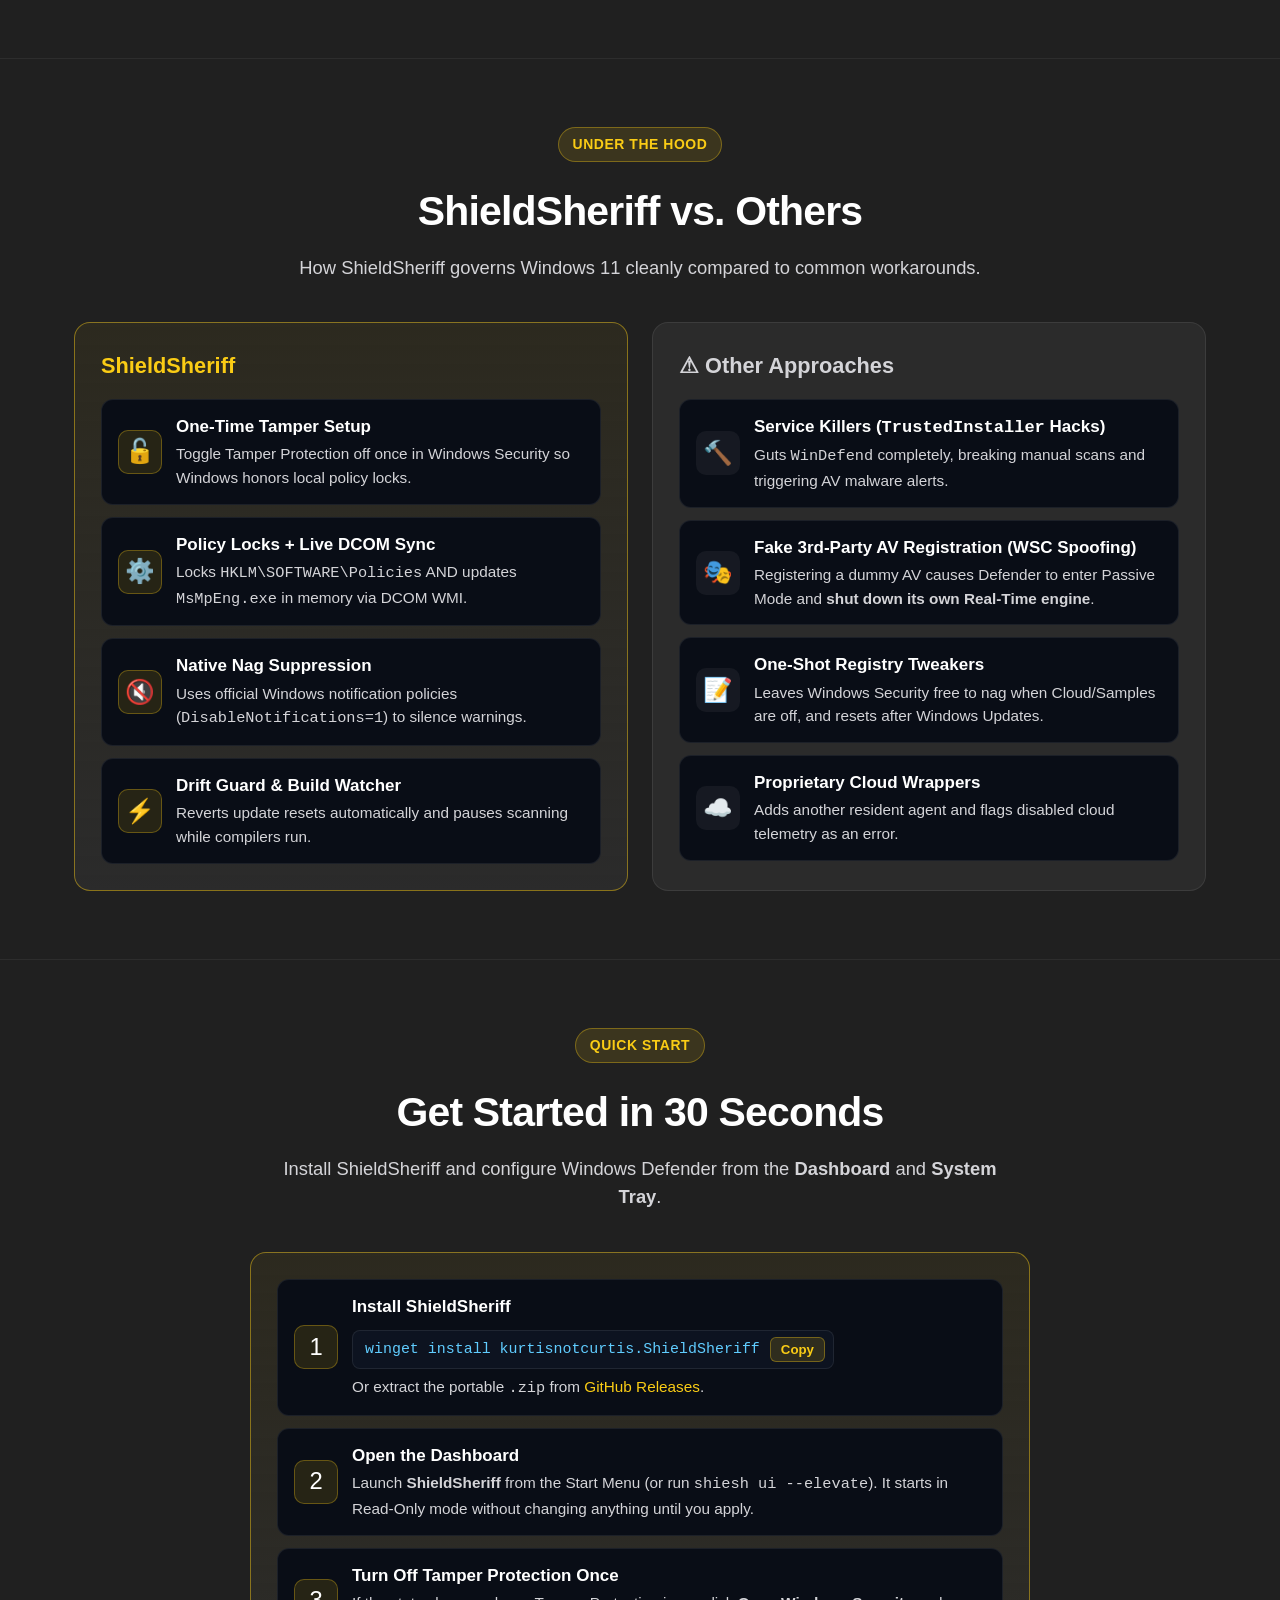
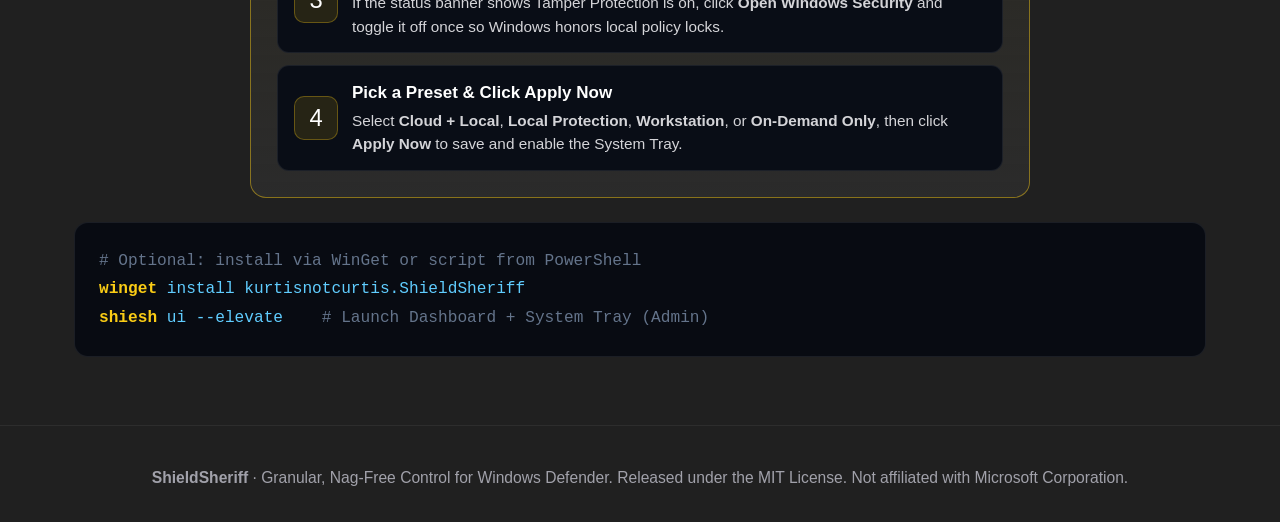
==== commit 3eb4ab14: "docs(site): make hero badge checkmarks green" ====
--- a/site/index.html
+++ b/site/index.html
@@ -66,9 +66,9 @@
           <a href="#comparison" class="btn">Compare Tools</a>
         </div>
         <div class="hero-badges">
-          <span>&#10003; Single Portable Binary</span>
-          <span>&#10003; Zero Kernel Exploits</span>
-          <span>&#10003; Auto-Pause on Builds</span>
+          <span>Single Portable Binary</span>
+          <span>Zero Kernel Exploits</span>
+          <span>Auto-Pause on Builds</span>
         </div>
       </div>
 
--- a/site/styles.css
+++ b/site/styles.css
@@ -245,6 +245,12 @@
   gap: 6px;
 }
 
+.hero-badges span::before {
+  content: "\2713";
+  color: var(--green);
+  font-weight: 700;
+}
+
 /* Interactive Simulator Card */
 .sim-window {
   background: var(--bg-surface);
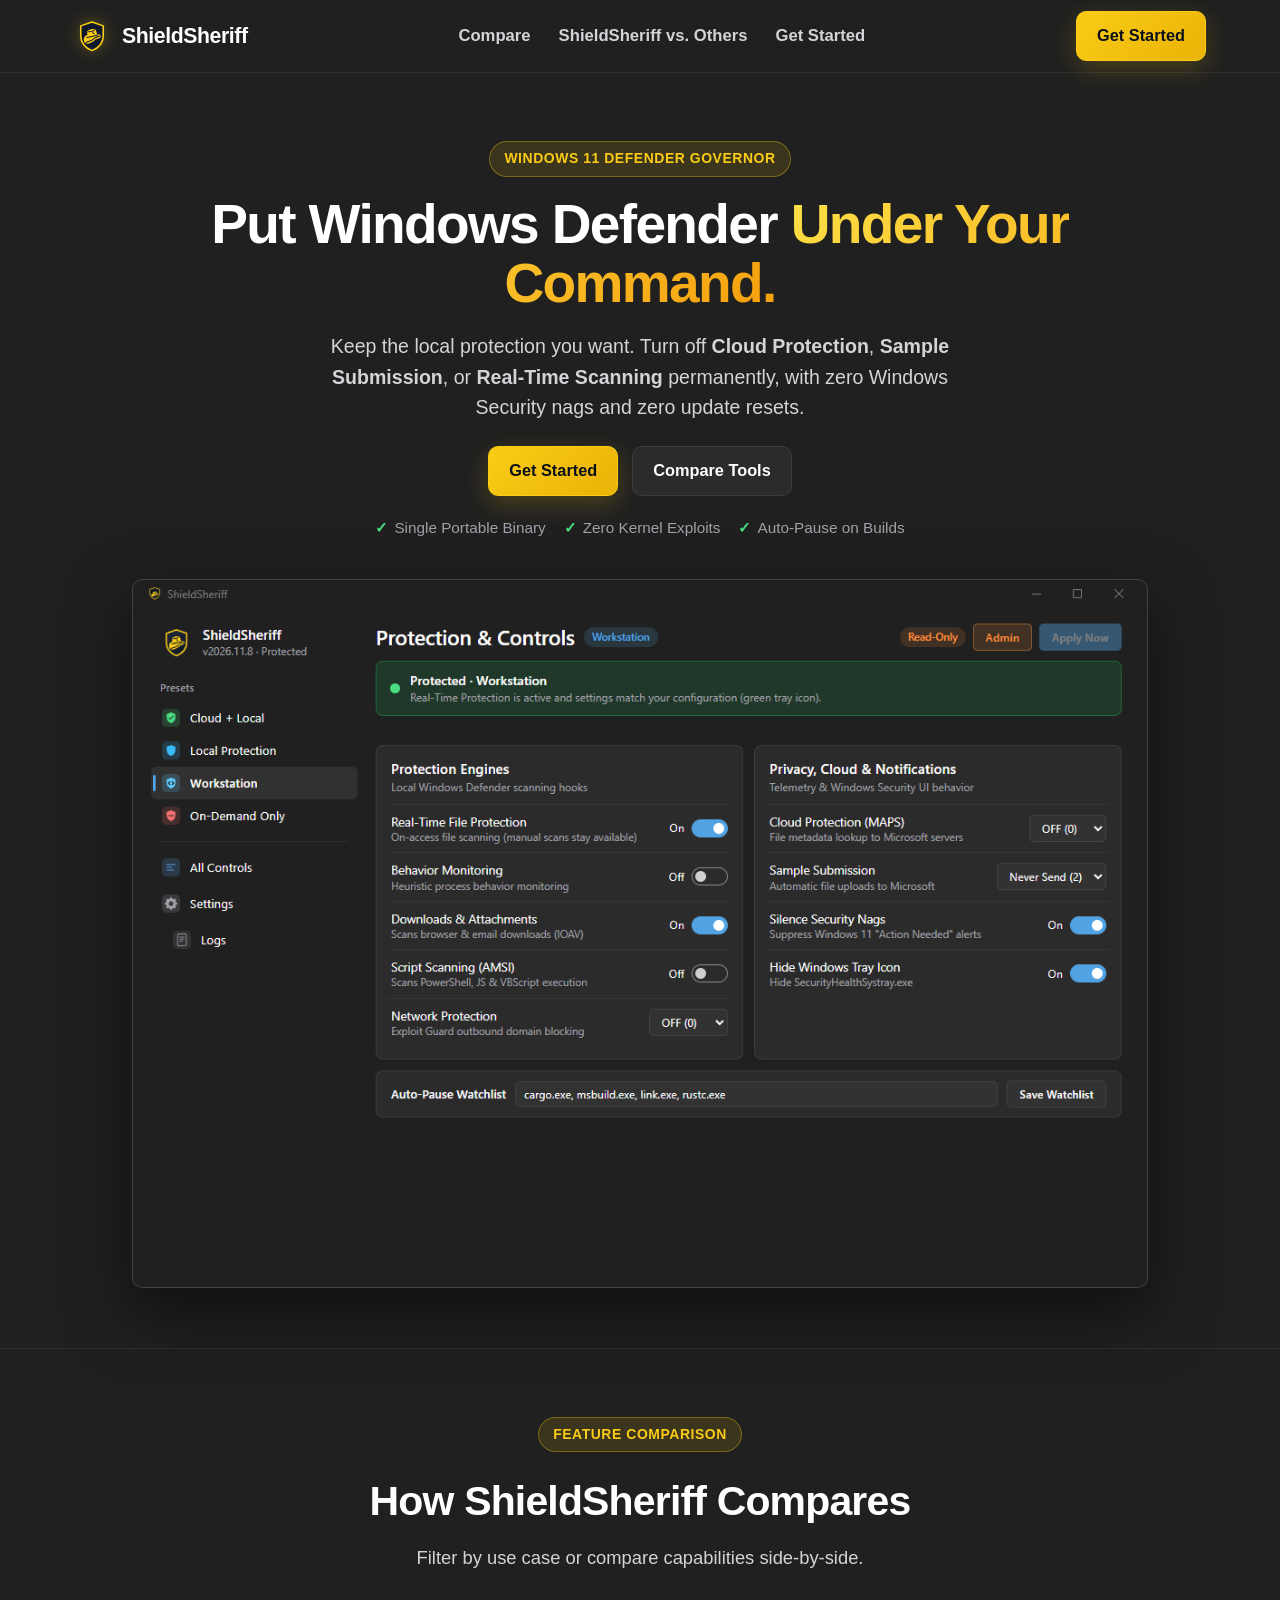
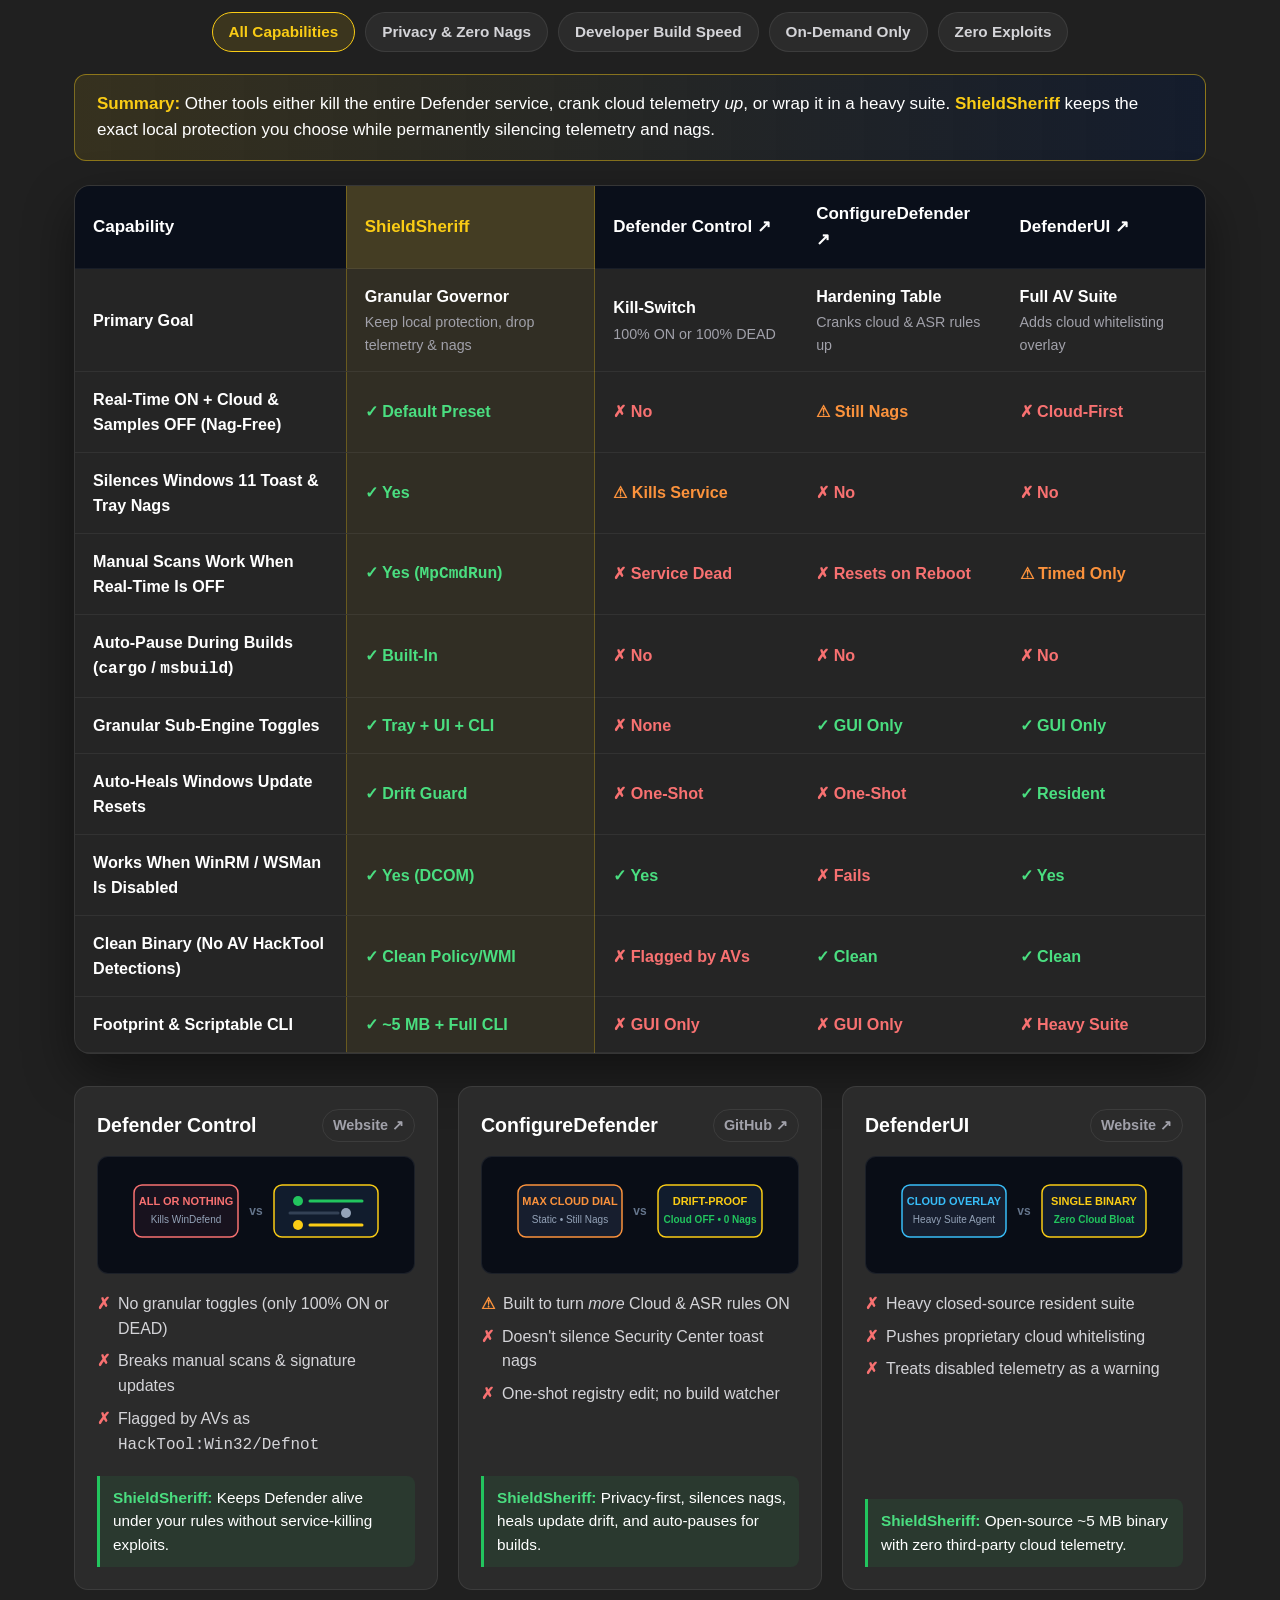
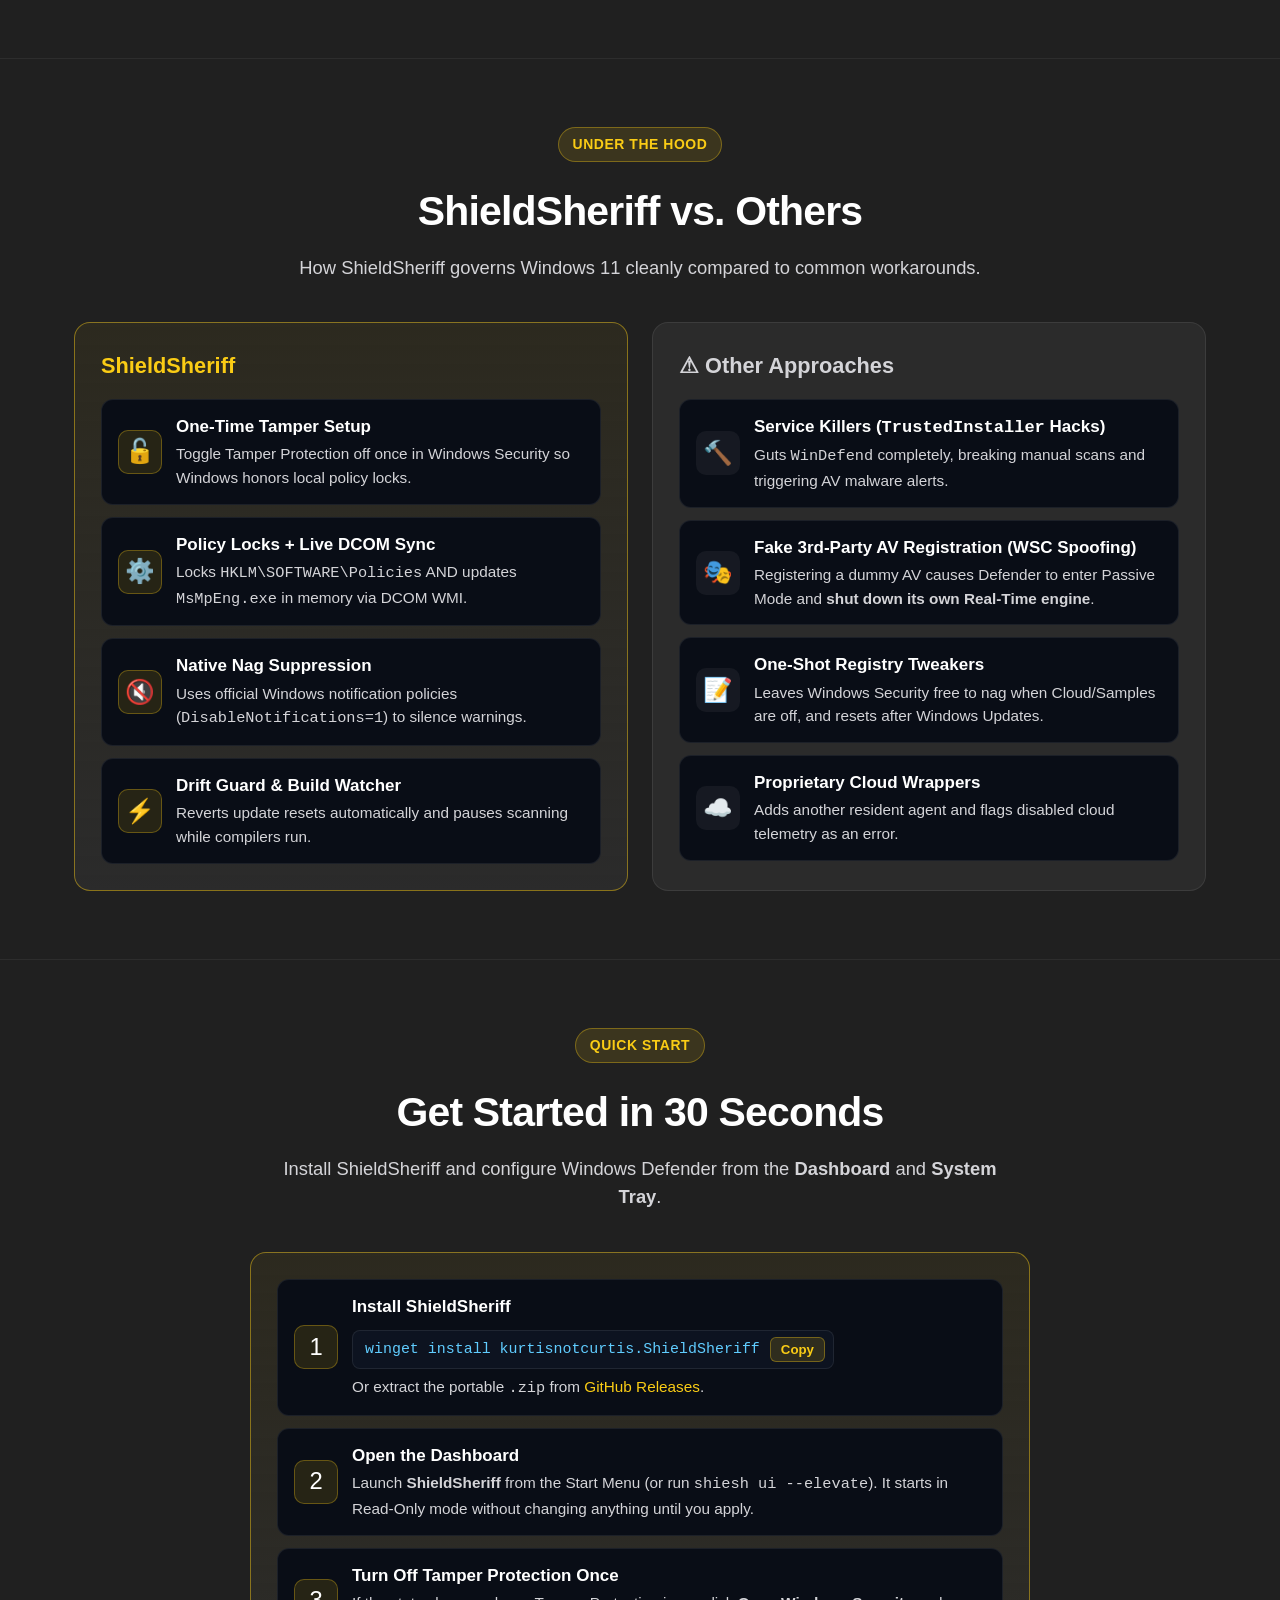
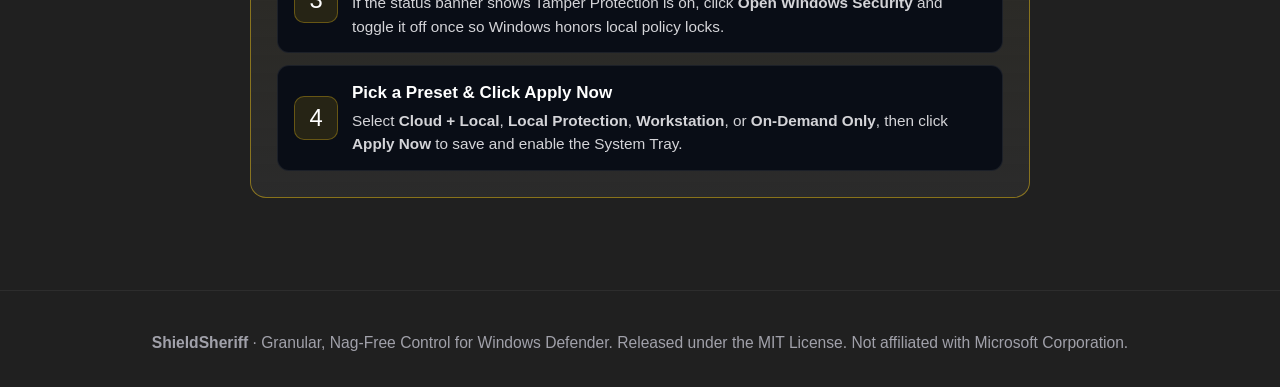
==== commit 01a4097b: "docs(site): remove cli-box element" ====
--- a/site/index.html
+++ b/site/index.html
@@ -422,12 +422,6 @@
           </div>
         </div>
       </div>
-
-      <div class="cli-box">
-<pre><span class="cli-comment"># Optional: install via WinGet or script from PowerShell</span>
-<span class="cli-cmd">winget</span> <span class="cli-arg">install kurtisnotcurtis.ShieldSheriff</span>
-<span class="cli-cmd">shiesh</span> <span class="cli-arg">ui --elevate</span>    <span class="cli-comment"># Launch Dashboard + System Tray (Admin)</span></pre>
-      </div>
     </div>
   </section>
 
--- a/site/styles.css
+++ b/site/styles.css
@@ -751,21 +751,6 @@
   border-color: var(--gold);
 }
 
-/* Code / CLI Section */
-.cli-box {
-  background: #080b12;
-  border: 1px solid var(--border);
-  border-radius: 14px;
-  padding: 24px;
-  overflow-x: auto;
-  font-size: 0.95rem;
-  line-height: 1.75;
-}
-
-.cli-comment { color: #64748b; }
-.cli-cmd { color: var(--gold); font-weight: 700; }
-.cli-arg { color: var(--cyan); }
-
 /* Footer */
 footer {
   padding: 40px 0;
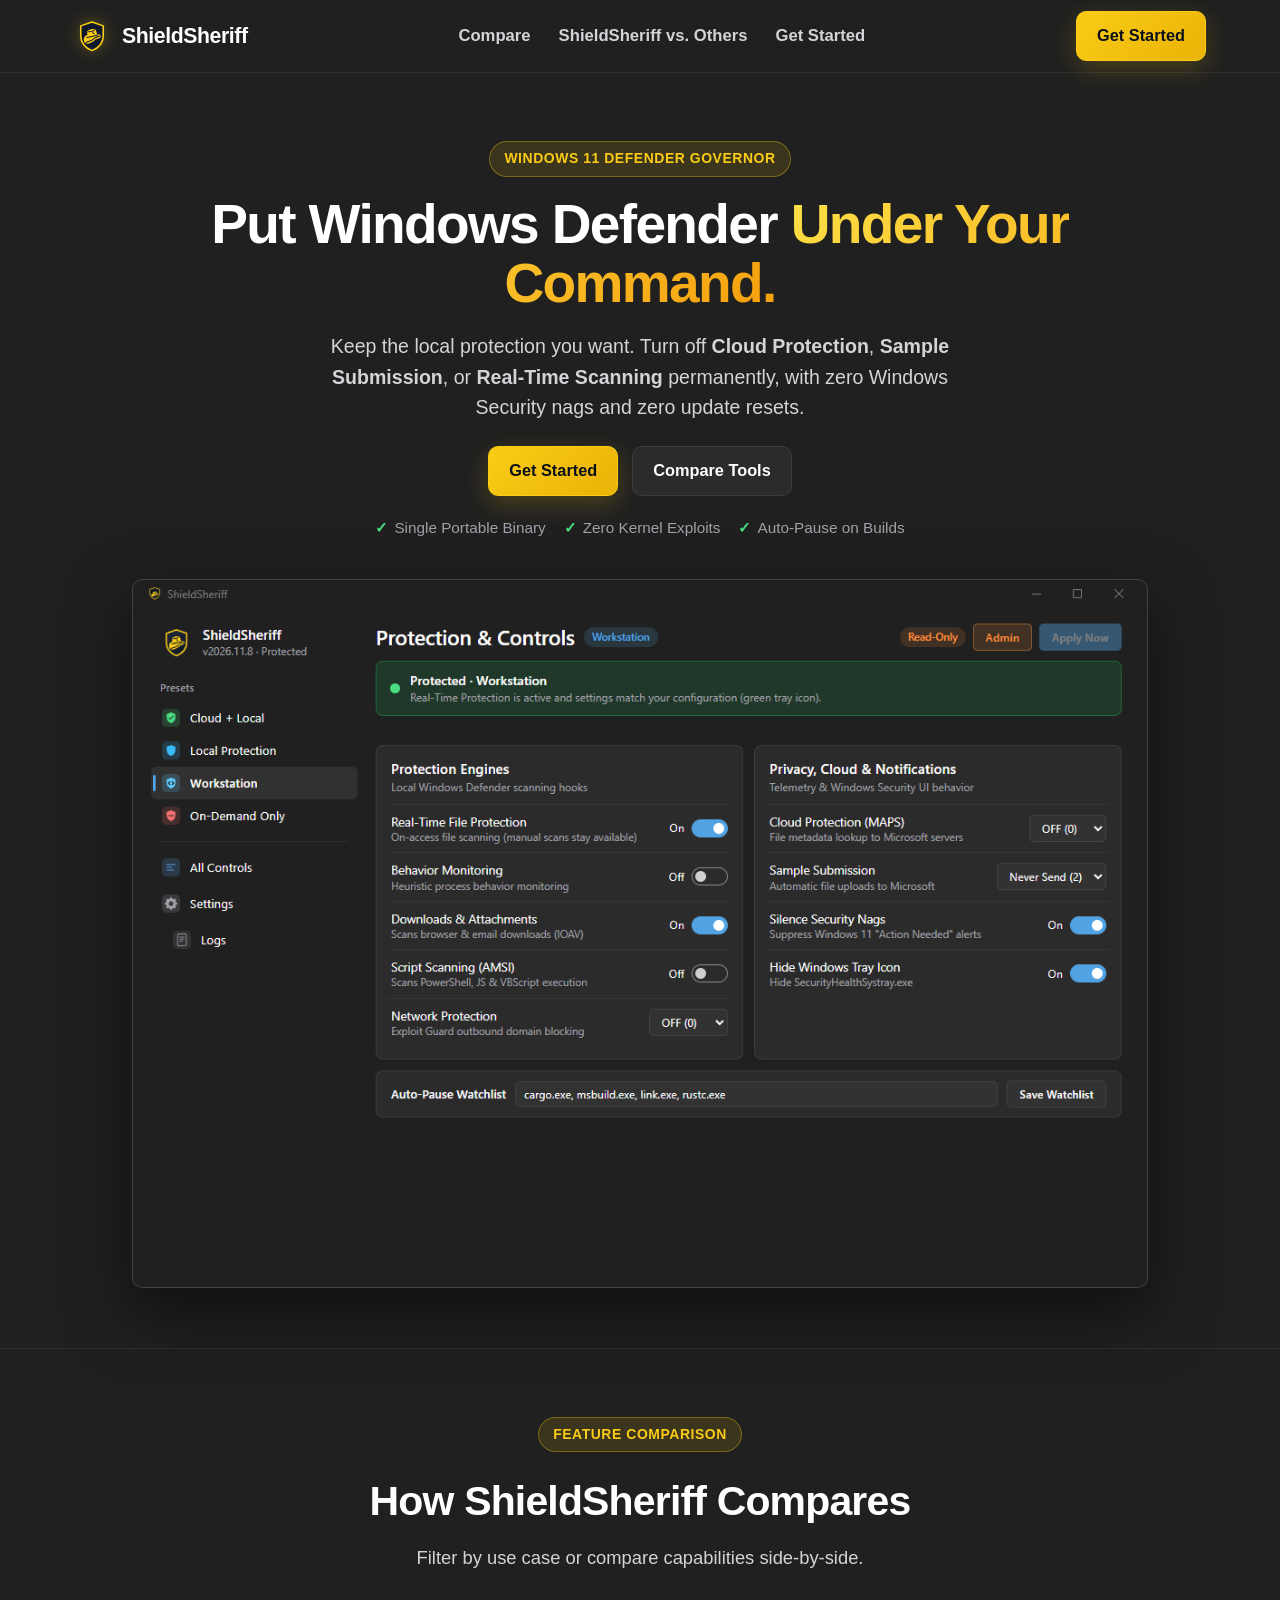
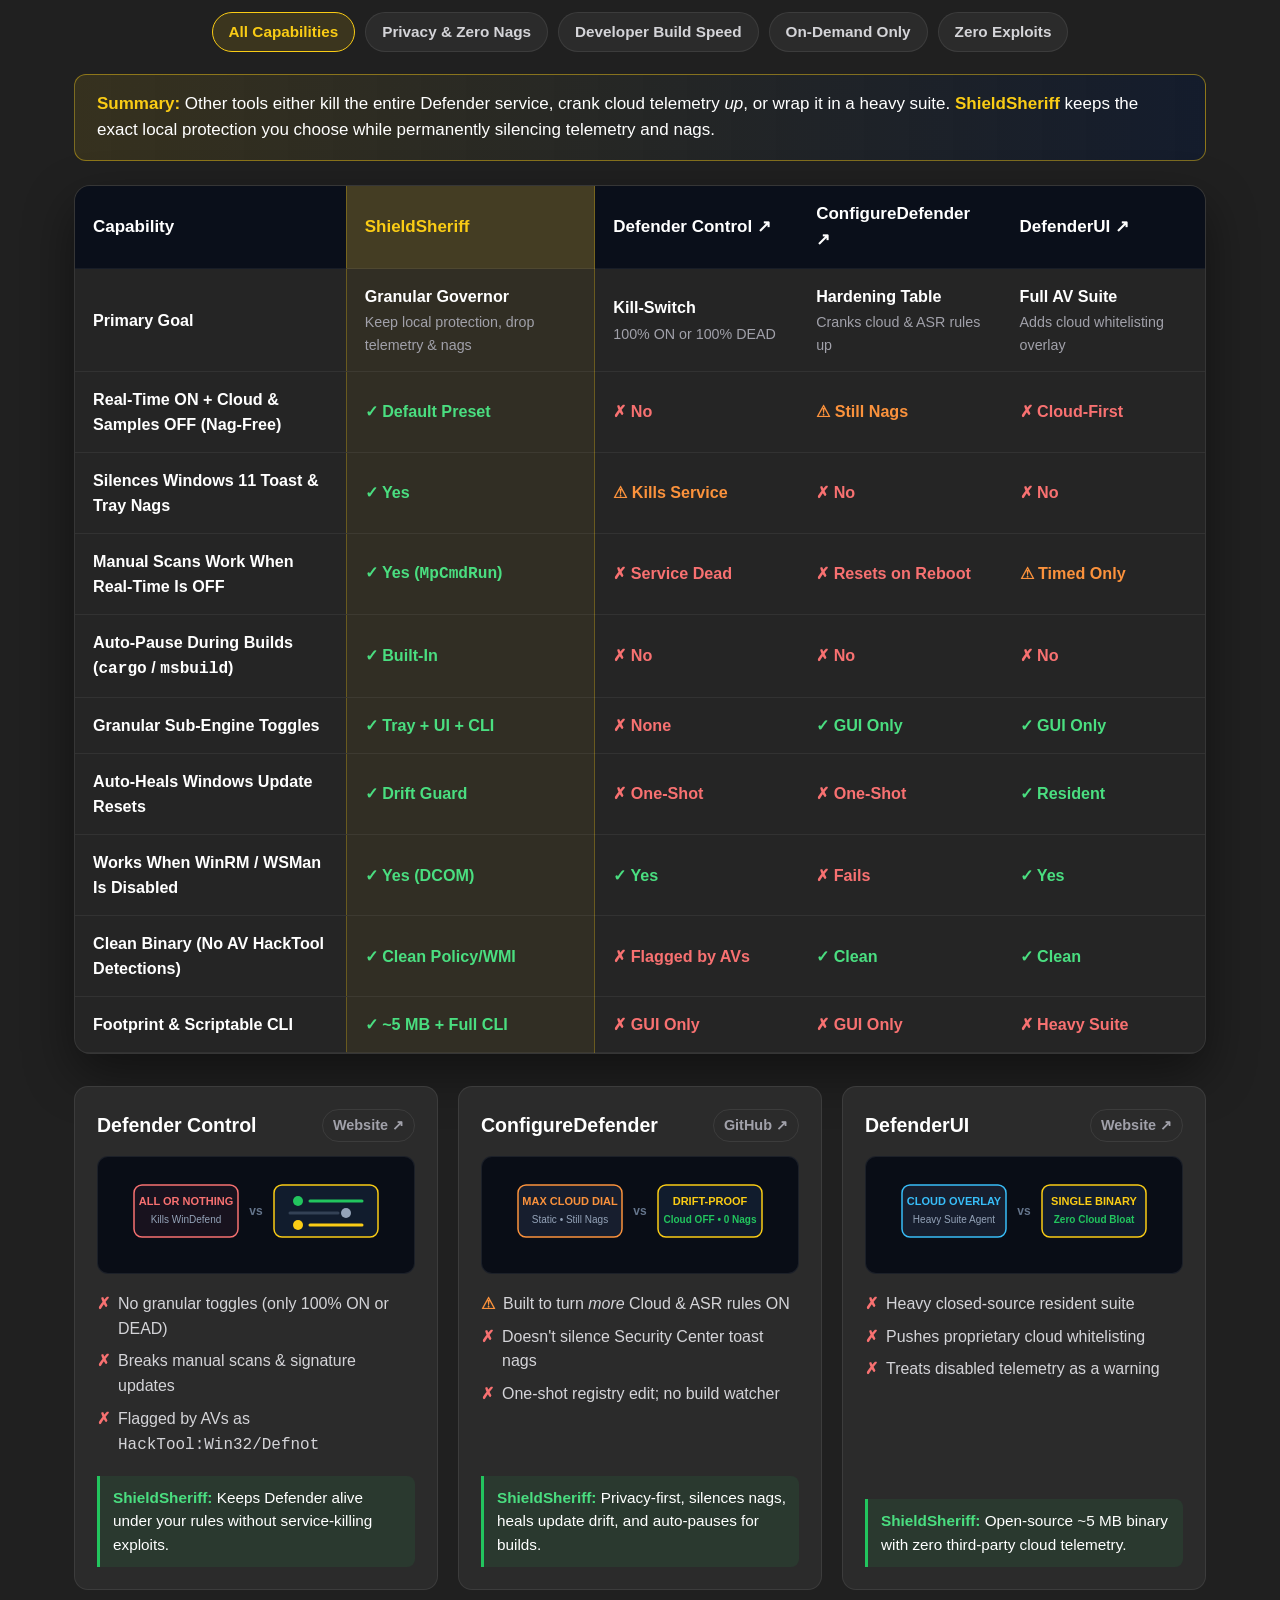
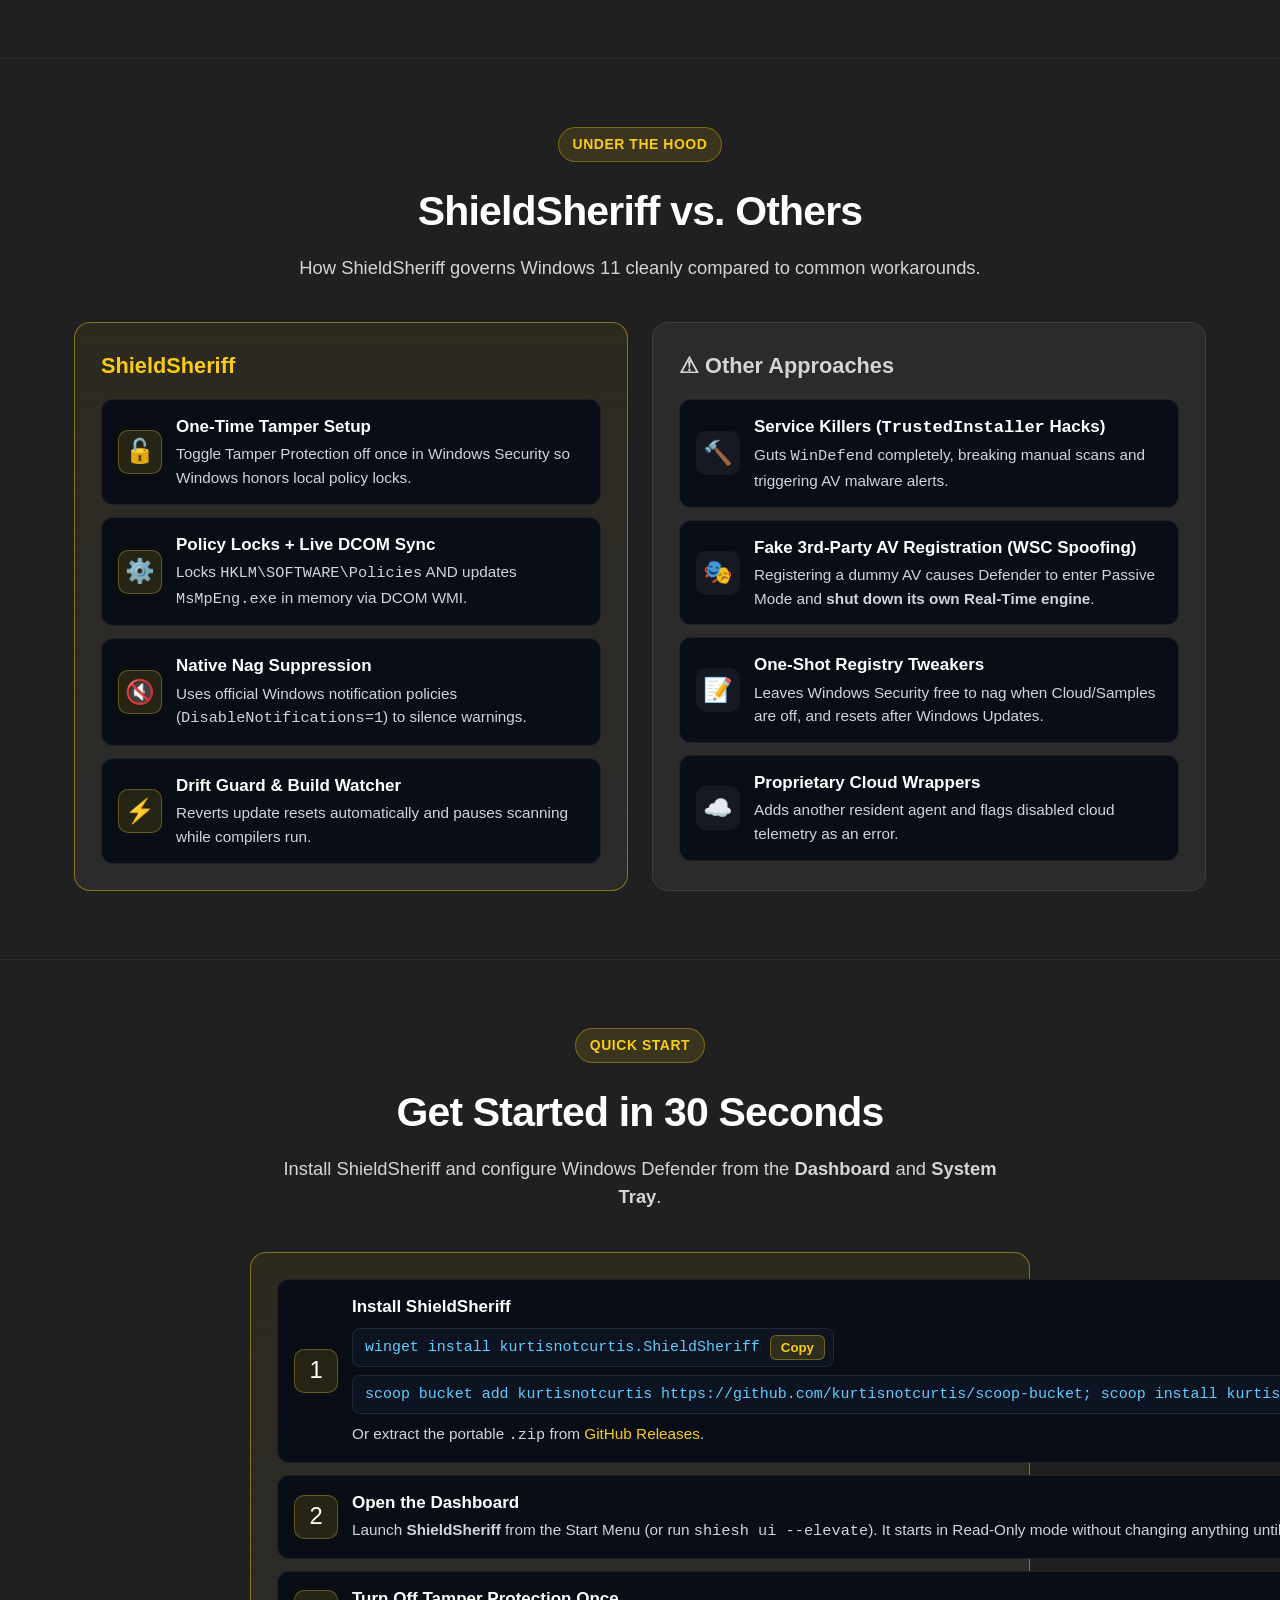
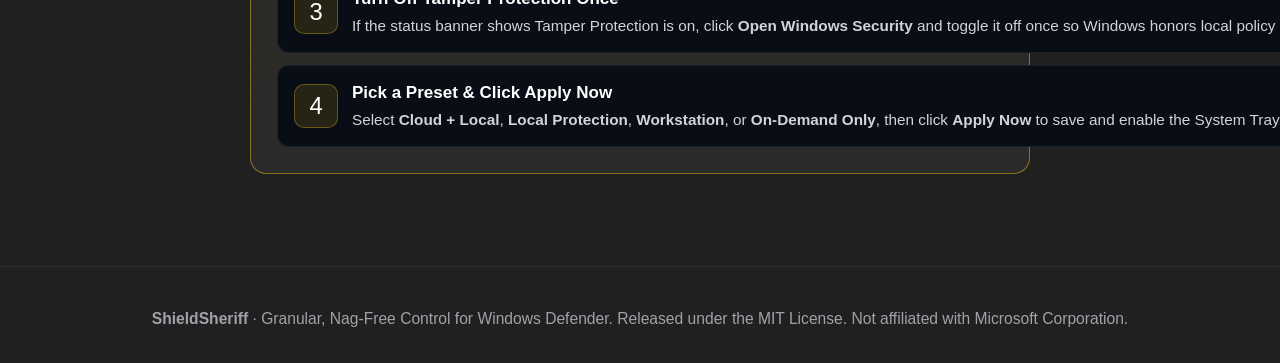
==== commit 77c81a46: "docs(readme,site): add Scoop install and uninstall instructions" ====
--- a/site/index.html
+++ b/site/index.html
@@ -392,9 +392,15 @@
             <div class="v-icon">1</div>
             <div class="v-text">
               <strong>Install ShieldSheriff</strong>
-              <div class="cmd-copy">
-                <code>winget install kurtisnotcurtis.ShieldSheriff</code>
-                <button type="button" class="cmd-copy-btn" onclick="copyCommand(this, 'winget install kurtisnotcurtis.ShieldSheriff')">Copy</button>
+              <div class="cmd-stack">
+                <div class="cmd-copy">
+                  <code>winget install kurtisnotcurtis.ShieldSheriff</code>
+                  <button type="button" class="cmd-copy-btn" onclick="copyCommand(this, 'winget install kurtisnotcurtis.ShieldSheriff')">Copy</button>
+                </div>
+                <div class="cmd-copy">
+                  <code>scoop bucket add kurtisnotcurtis https://github.com/kurtisnotcurtis/scoop-bucket; scoop install kurtisnotcurtis/shieldsheriff</code>
+                  <button type="button" class="cmd-copy-btn" onclick="copyCommand(this, 'scoop bucket add kurtisnotcurtis https://github.com/kurtisnotcurtis/scoop-bucket; scoop install kurtisnotcurtis/shieldsheriff')">Copy</button>
+                </div>
               </div>
               <span>Or extract the portable <code>.zip</code> from <a href="https://github.com/kurtisnotcurtis/shieldsheriff/releases" style="color: var(--gold);">GitHub Releases</a>.</span>
             </div>
--- a/site/styles.css
+++ b/site/styles.css
@@ -713,6 +713,19 @@
   color: var(--text-secondary);
 }
 
+.cmd-stack {
+  display: flex;
+  flex-direction: column;
+  align-items: flex-start;
+  gap: 8px;
+  margin: 8px 0 8px;
+  max-width: 100%;
+}
+
+.cmd-stack .cmd-copy {
+  margin: 0;
+}
+
 .cmd-copy {
   display: inline-flex;
   align-items: center;
